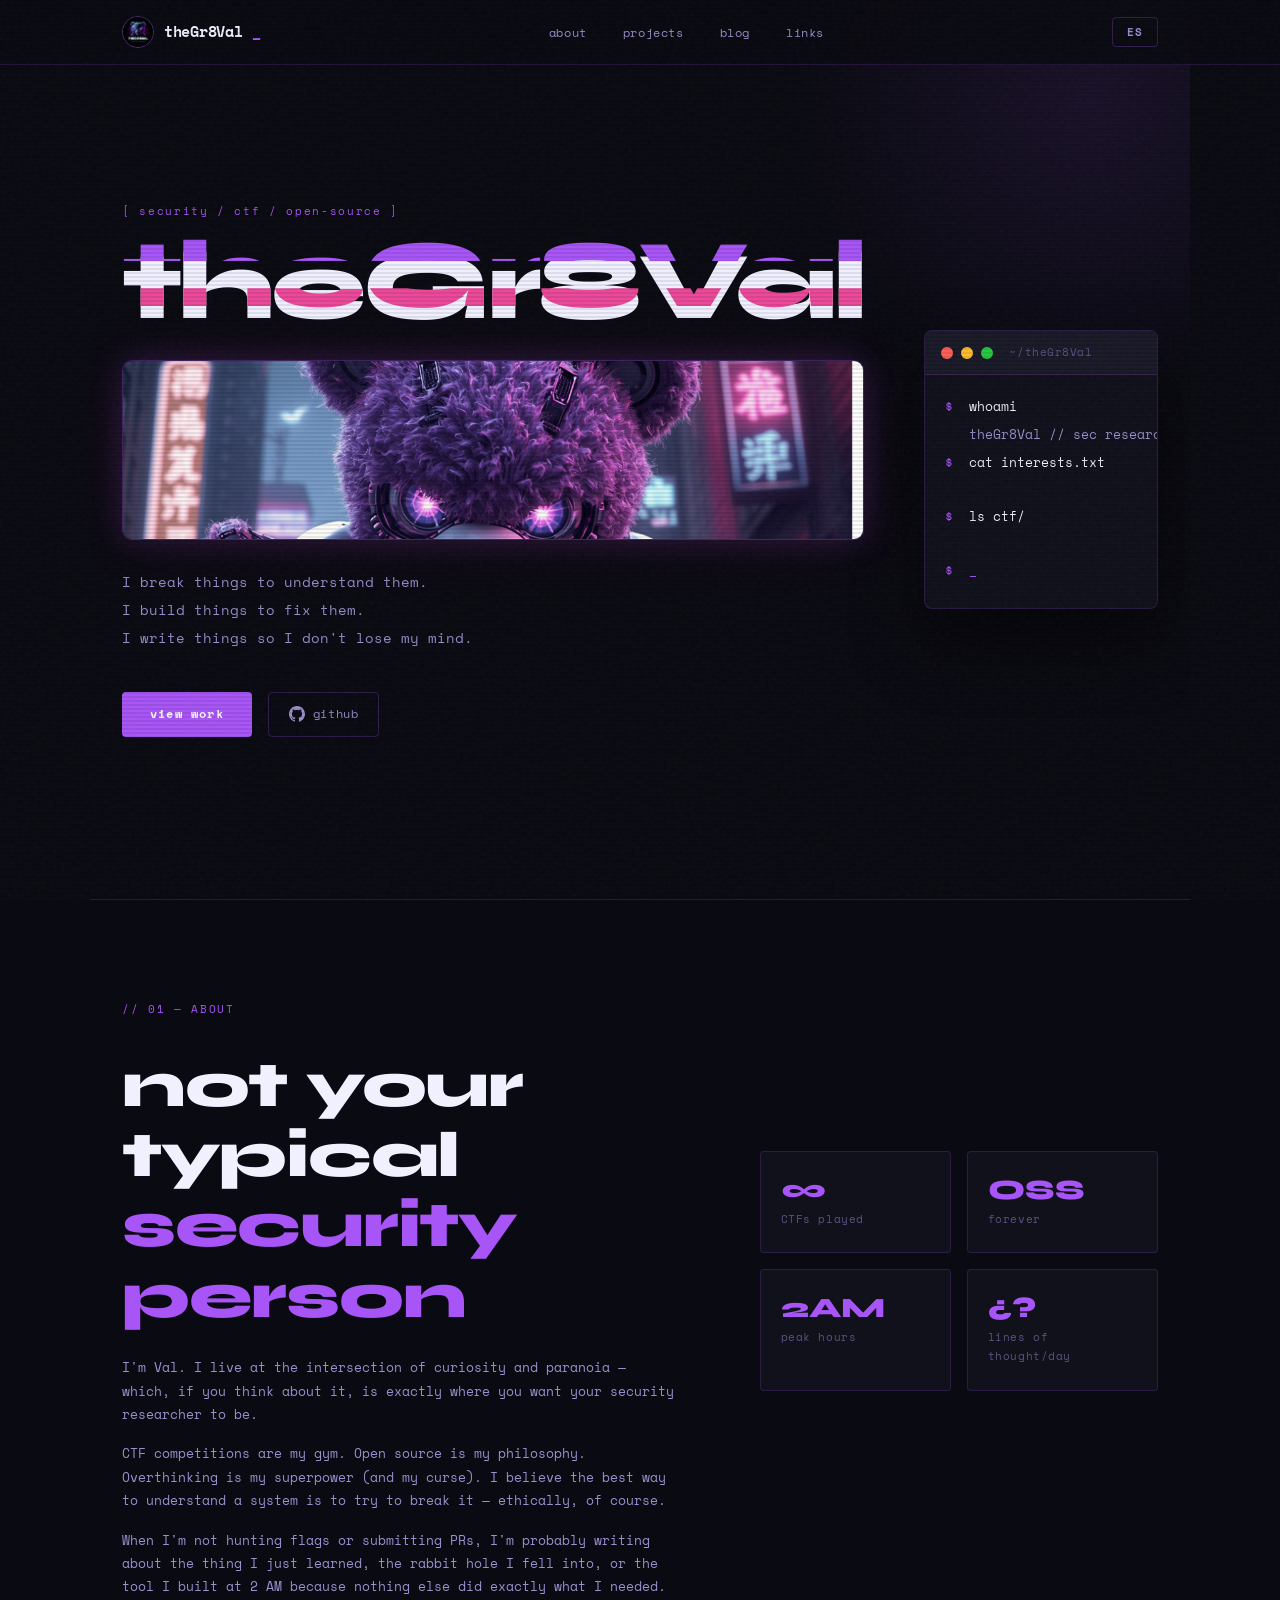
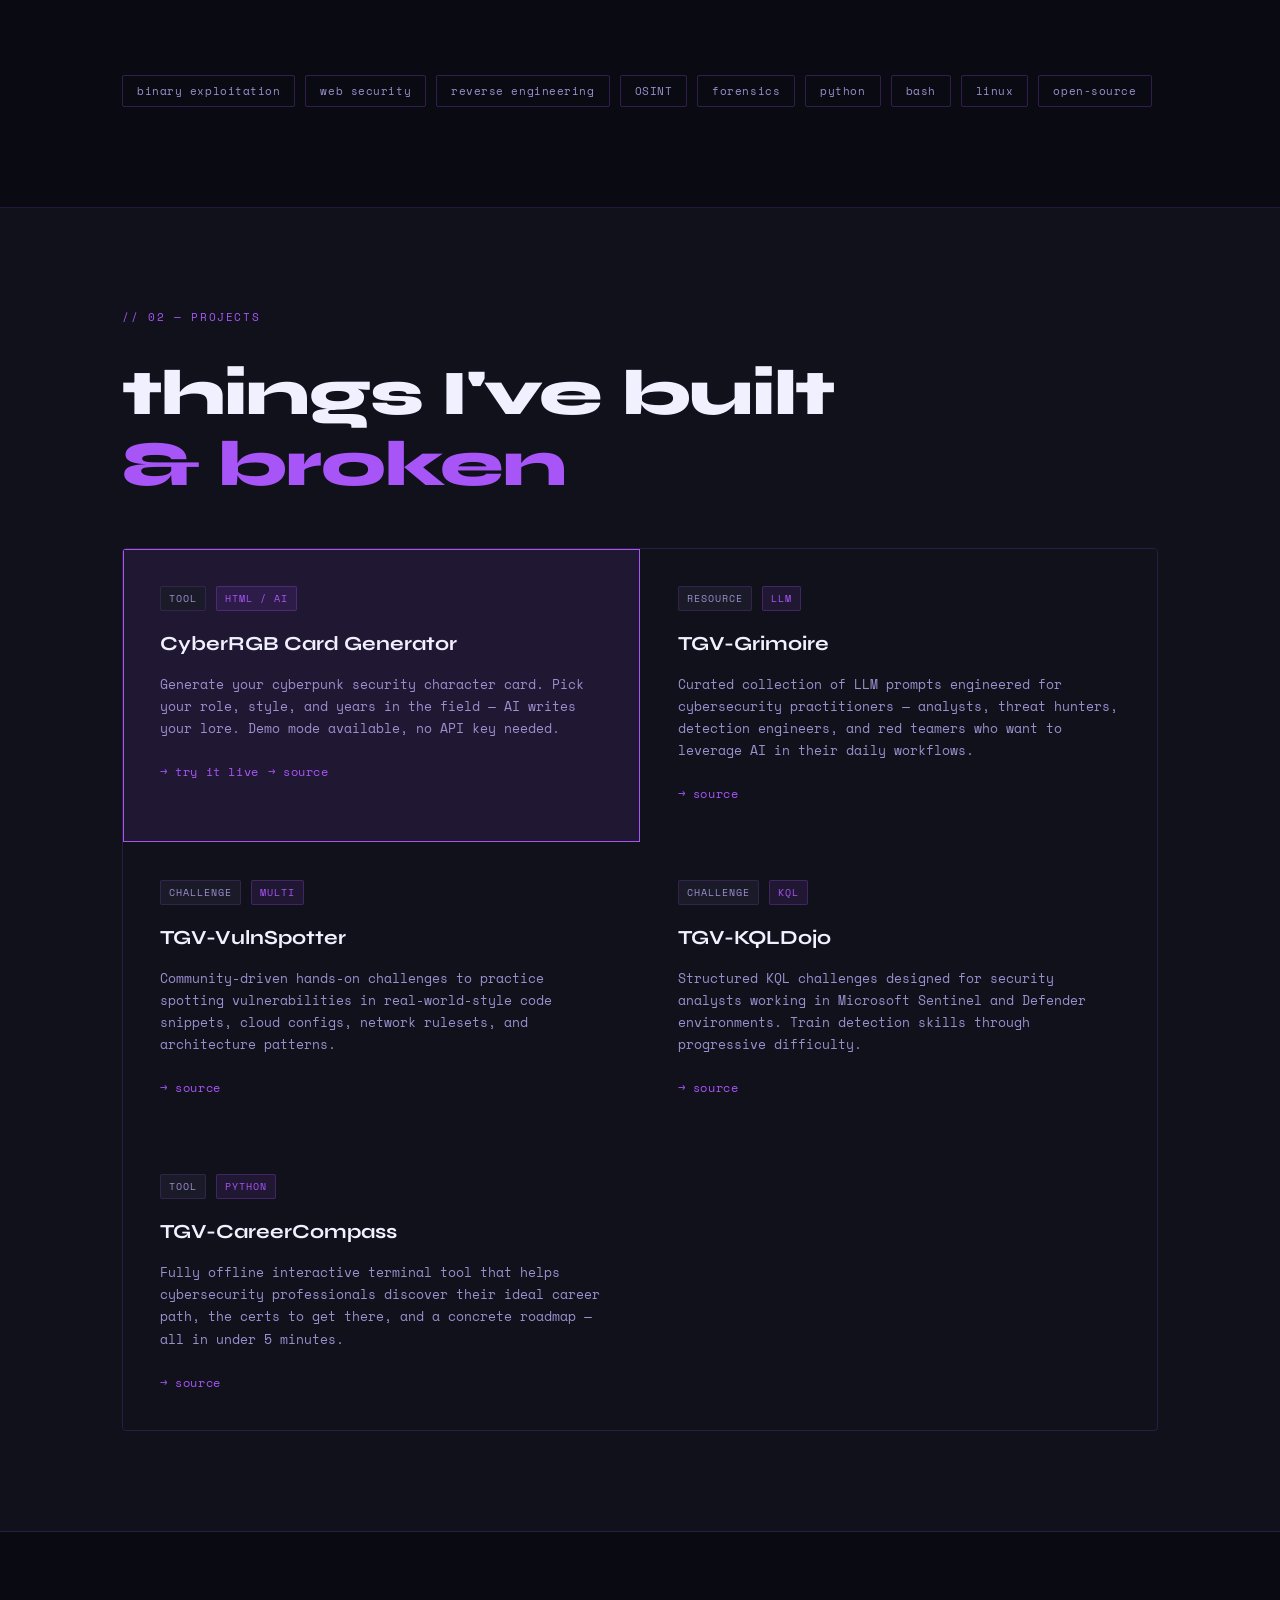
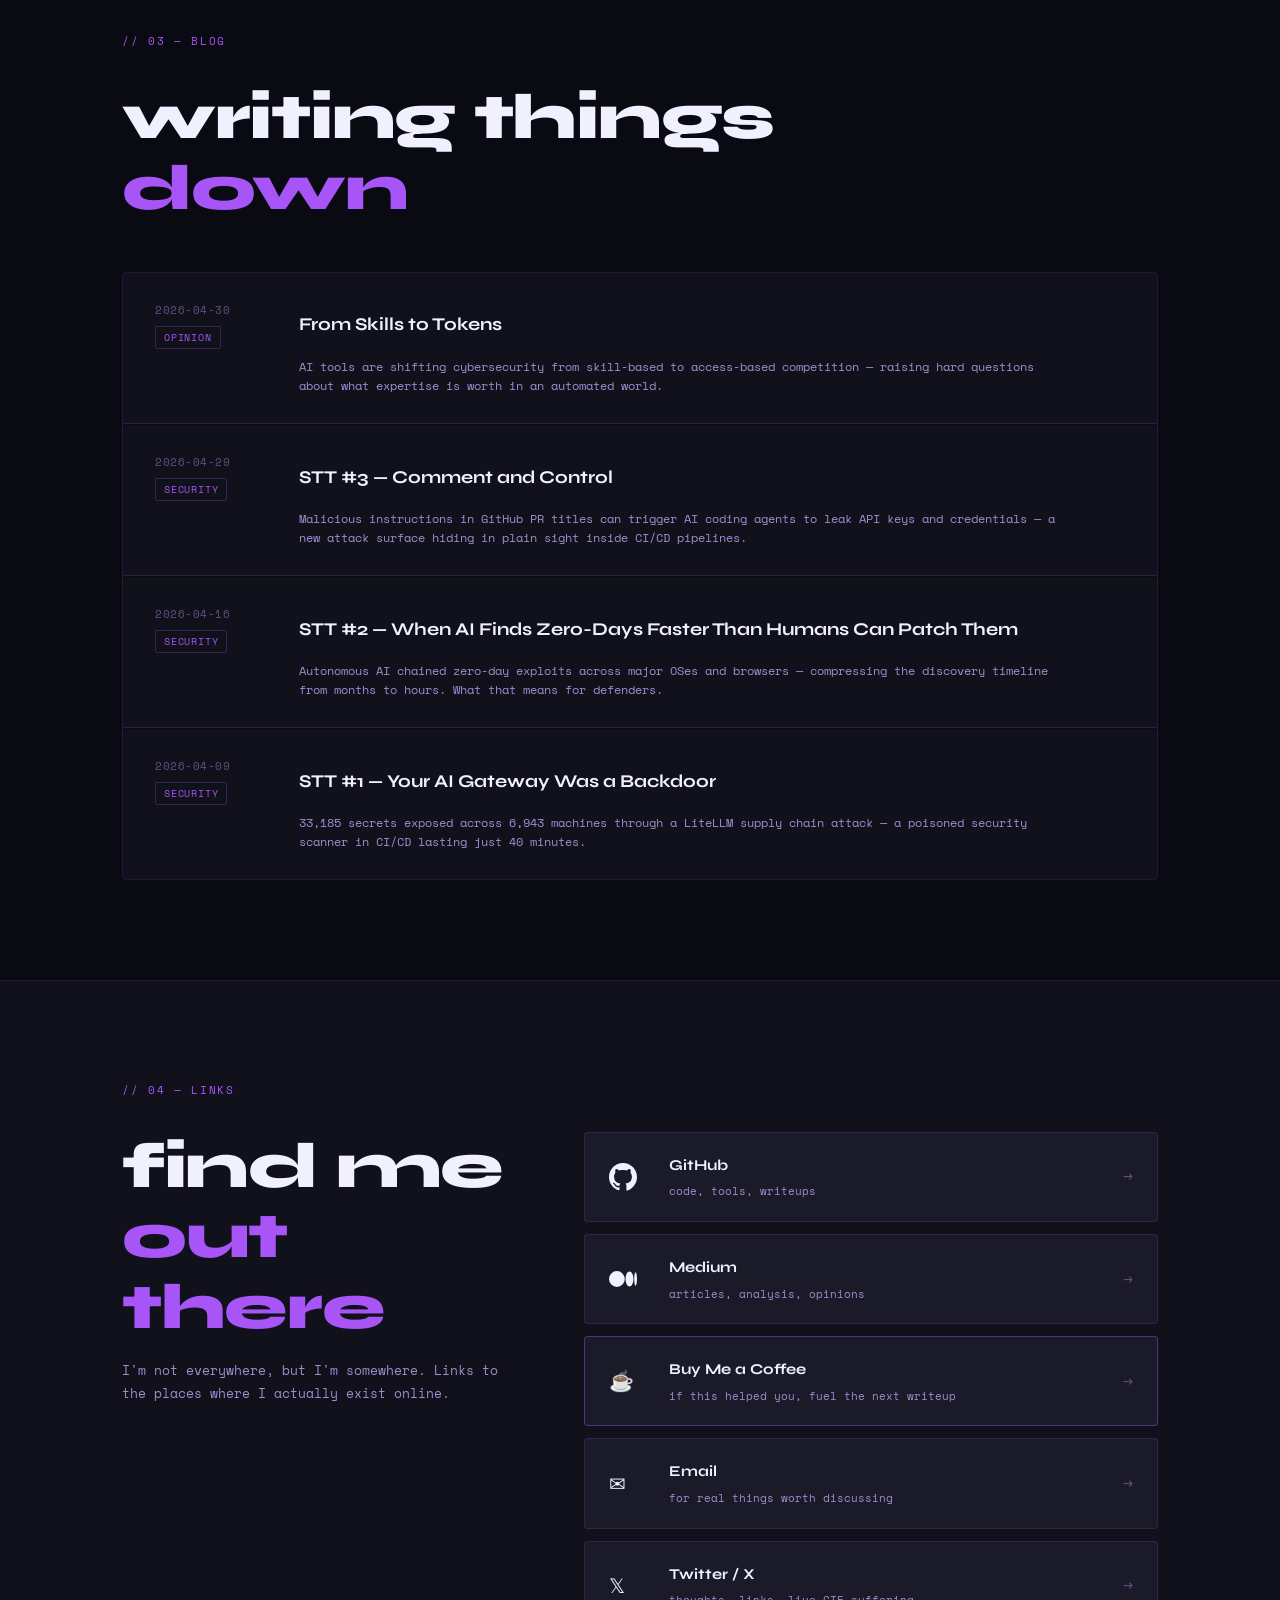
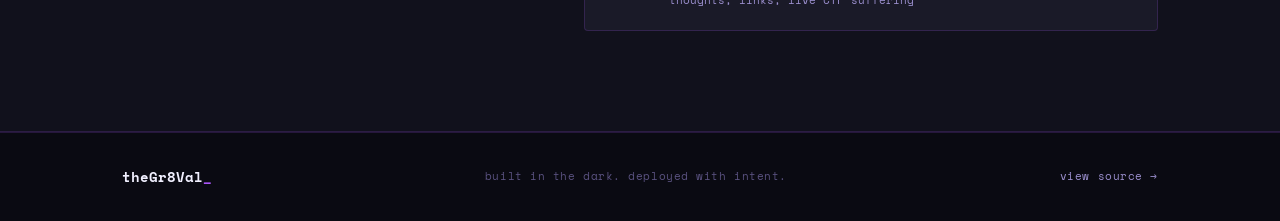
==== index.html @ fc9eaf15 "fix: move bear below hero title in left column" ====
<!DOCTYPE html>
<html lang="en">
<head>
  <meta charset="UTF-8" />
  <meta name="viewport" content="width=device-width, initial-scale=1.0" />
  <title>theGr8Val — security, code, overthinking</title>
  <meta name="description" content="theGr8Val — CTF player, security researcher, open-source advocate, professional overthinker." />
  <link rel="preconnect" href="https://fonts.googleapis.com" />
  <link href="https://fonts.googleapis.com/css2?family=Space+Mono:ital,wght@0,400;0,700;1,400&family=Syne:wght@400;700;800&display=swap" rel="stylesheet" />
  <link rel="stylesheet" href="css/style.css" />
</head>
<body>
  <div class="noise"></div>
  <div class="scanline"></div>

  <!-- NAV -->
  <nav id="nav">
    <div class="nav-inner">
      <a class="nav-logo" href="#">
        <img src="images/logo.png" alt="theGr8Val" class="nav-logo-img" />
        theGr8Val<span class="cursor-blink">_</span>
      </a>
      <ul class="nav-links">
        <li><a href="#about" data-i18n="nav.about">about</a></li>
        <li><a href="#projects" data-i18n="nav.projects">projects</a></li>
        <li><a href="#blog" data-i18n="nav.blog">blog</a></li>
        <li><a href="#links" data-i18n="nav.links">links</a></li>
      </ul>
      <button class="lang-toggle" id="lang-toggle">ES</button>
    </div>
  </nav>

  <!-- HERO -->
  <section id="hero">
    <div class="hero-content">
      <div class="hero-tag" data-i18n="hero.tag">[ security / ctf / open-source ]</div>
      <h1 class="hero-title">
        <span class="glitch" data-text="theGr8Val">theGr8Val</span>
      </h1>
      <img src="images/bear.png" alt="theGr8Val — cyber bear mascot" class="hero-bear" />
      <p class="hero-sub" data-i18n="hero.sub">I break things to understand them.<br>I build things to fix them.<br>I write things so I don't lose my mind.</p>
      <div class="hero-cta">
        <a href="#projects" class="btn-primary" data-i18n="hero.cta.work">view work</a>
        <a href="https://github.com/theGr8Val" target="_blank" class="btn-ghost">
          <svg viewBox="0 0 24 24" width="16" height="16" fill="currentColor"><path d="M12 0C5.37 0 0 5.37 0 12c0 5.3 3.438 9.8 8.205 11.385.6.113.82-.258.82-.577 0-.285-.01-1.04-.015-2.04-3.338.724-4.042-1.61-4.042-1.61C4.422 18.07 3.633 17.7 3.633 17.7c-1.087-.744.084-.729.084-.729 1.205.084 1.838 1.236 1.838 1.236 1.07 1.835 2.809 1.305 3.495.998.108-.776.417-1.305.76-1.605-2.665-.3-5.466-1.332-5.466-5.93 0-1.31.465-2.38 1.235-3.22-.135-.303-.54-1.523.105-3.176 0 0 1.005-.322 3.3 1.23.96-.267 1.98-.399 3-.405 1.02.006 2.04.138 3 .405 2.28-1.552 3.285-1.23 3.285-1.23.645 1.653.24 2.873.12 3.176.765.84 1.23 1.91 1.23 3.22 0 4.61-2.805 5.625-5.475 5.92.42.36.81 1.096.81 2.22 0 1.606-.015 2.896-.015 3.286 0 .315.21.69.825.57C20.565 21.795 24 17.295 24 12c0-6.63-5.37-12-12-12"/></svg>
          github
        </a>
      </div>
    </div>
    <div class="hero-terminal">
        <div class="terminal-header">
          <span class="dot red"></span><span class="dot yellow"></span><span class="dot green"></span>
          <span class="terminal-title">~/theGr8Val</span>
        </div>
        <div class="terminal-body" id="terminal-body">
          <div class="term-line"><span class="prompt">$</span> <span class="cmd">whoami</span></div>
          <div class="term-line output" id="t1"></div>
          <div class="term-line"><span class="prompt">$</span> <span class="cmd">cat interests.txt</span></div>
          <div class="term-line output" id="t2"></div>
          <div class="term-line"><span class="prompt">$</span> <span class="cmd">ls ctf/</span></div>
          <div class="term-line output" id="t3"></div>
          <div class="term-line"><span class="prompt">$</span> <span class="cmd" id="t4-cmd"></span><span class="cursor-blink">_</span></div>
        </div>
      </div>
    </div>
  </section>

  <!-- ABOUT -->

  <section id="about">
    <div class="section-inner">
      <div class="section-label" data-i18n="about.label">// 01 — about</div>
      <div class="about-grid">
        <div class="about-text">
          <h2 data-i18n="about.title">not your typical<br><em>security person</em></h2>
          <p data-i18n="about.p1">I'm Val. I live at the intersection of curiosity and paranoia — which, if you think about it, is exactly where you want your security researcher to be.</p>
          <p data-i18n="about.p2">CTF competitions are my gym. Open source is my philosophy. Overthinking is my superpower (and my curse). I believe the best way to understand a system is to try to break it — ethically, of course.</p>
          <p data-i18n="about.p3">When I'm not hunting flags or submitting PRs, I'm probably writing about the thing I just learned, the rabbit hole I fell into, or the tool I built at 2 AM because nothing else did exactly what I needed.</p>
        </div>
        <div class="about-stats">
          <div class="stat-card">
            <span class="stat-num">∞</span>
            <span class="stat-label" data-i18n="about.stat1">CTFs played</span>
          </div>
          <div class="stat-card">
            <span class="stat-num">OSS</span>
            <span class="stat-label" data-i18n="about.stat2">forever</span>
          </div>
          <div class="stat-card">
            <span class="stat-num">2AM</span>
            <span class="stat-label" data-i18n="about.stat3">peak hours</span>
          </div>
          <div class="stat-card">
            <span class="stat-num">¿?</span>
            <span class="stat-label" data-i18n="about.stat4">lines of thought/day</span>
          </div>
        </div>
      </div>
      <div class="skills-row">
        <span class="skill-tag">binary exploitation</span>
        <span class="skill-tag">web security</span>
        <span class="skill-tag">reverse engineering</span>
        <span class="skill-tag">OSINT</span>
        <span class="skill-tag">forensics</span>
        <span class="skill-tag">python</span>
        <span class="skill-tag">bash</span>
        <span class="skill-tag">linux</span>
        <span class="skill-tag">open-source</span>
      </div>
    </div>
  </section>

  <!-- PROJECTS -->
  <section id="projects">
    <div class="section-inner">
      <div class="section-label" data-i18n="projects.label">// 02 — projects</div>
      <h2 data-i18n="projects.title">things I've built<br><em>& broken</em></h2>
      <div class="projects-grid">

        <article class="project-card featured">
          <div class="project-meta">
            <span class="project-type" data-i18n="tag.tool">tool</span>
            <span class="project-lang">HTML / AI</span>
          </div>
          <h3>CyberRGB Card Generator</h3>
          <p data-i18n="proj.cyberrgb">Generate your cyberpunk security character card. Pick your role, style, and years in the field — AI writes your lore. Demo mode available, no API key needed.</p>
          <div class="project-links">
            <a href="cyberrgbcard/" data-i18n="proj.link.try">→ try it live</a>
            <a href="https://github.com/TheGr8Val/TGV-CyberRGBCard" target="_blank" data-i18n="proj.link.source">→ source</a>
          </div>
        </article>

        <article class="project-card">
          <div class="project-meta">
            <span class="project-type" data-i18n="tag.resource">resource</span>
            <span class="project-lang">LLM</span>
          </div>
          <h3>TGV-Grimoire</h3>
          <p data-i18n="proj.grimoire">Curated collection of LLM prompts engineered for cybersecurity practitioners — analysts, threat hunters, detection engineers, and red teamers who want to leverage AI in their daily workflows.</p>
          <div class="project-links">
            <a href="https://github.com/TheGr8Val/TGV-Grimoire" target="_blank" data-i18n="proj.link.source">→ source</a>
          </div>
        </article>

        <article class="project-card">
          <div class="project-meta">
            <span class="project-type" data-i18n="tag.challenge">challenge</span>
            <span class="project-lang">multi</span>
          </div>
          <h3>TGV-VulnSpotter</h3>
          <p data-i18n="proj.vulnspotter">Community-driven hands-on challenges to practice spotting vulnerabilities in real-world-style code snippets, cloud configs, network rulesets, and architecture patterns.</p>
          <div class="project-links">
            <a href="https://github.com/TheGr8Val/TGV-VulnSpotter" target="_blank" data-i18n="proj.link.source">→ source</a>
          </div>
        </article>

        <article class="project-card">
          <div class="project-meta">
            <span class="project-type" data-i18n="tag.challenge">challenge</span>
            <span class="project-lang">KQL</span>
          </div>
          <h3>TGV-KQLDojo</h3>
          <p data-i18n="proj.kqldojo">Structured KQL challenges designed for security analysts working in Microsoft Sentinel and Defender environments. Train detection skills through progressive difficulty.</p>
          <div class="project-links">
            <a href="https://github.com/TheGr8Val/TGV-KQLDojo" target="_blank" data-i18n="proj.link.source">→ source</a>
          </div>
        </article>

        <article class="project-card">
          <div class="project-meta">
            <span class="project-type" data-i18n="tag.tool">tool</span>
            <span class="project-lang">python</span>
          </div>
          <h3>TGV-CareerCompass</h3>
          <p data-i18n="proj.careercompass">Fully offline interactive terminal tool that helps cybersecurity professionals discover their ideal career path, the certs to get there, and a concrete roadmap — all in under 5 minutes.</p>
          <div class="project-links">
            <a href="https://github.com/TheGr8Val/TGV-CareerCompas" target="_blank" data-i18n="proj.link.source">→ source</a>
          </div>
        </article>

      </div>
    </div>
  </section>

  <!-- BLOG -->
  <section id="blog">
    <div class="section-inner">
      <div class="section-label" data-i18n="blog.label">// 03 — blog</div>
      <h2 data-i18n="blog.title">writing things<br><em>down</em></h2>
      <div class="blog-list">

        <a href="https://medium.com/@thegr8v4l/from-skills-to-tokens-392e817b180d" target="_blank" class="blog-card">
          <div class="blog-card-meta">
            <span class="blog-date">2026-04-30</span>
            <span class="blog-tag" data-i18n="blog.tag.opinion">opinion</span>
          </div>
          <h3 class="blog-title">From Skills to Tokens</h3>
          <p class="blog-excerpt" data-i18n="blog.post1">AI tools are shifting cybersecurity from skill-based to access-based competition — raising hard questions about what expertise is worth in an automated world.</p>
          <span class="blog-read" data-i18n="blog.read">read →</span>
        </a>

        <a href="https://medium.com/@thegr8v4l/%EF%B8%8F-stt-3-comment-and-control-1f3fb1b52fd1" target="_blank" class="blog-card">
          <div class="blog-card-meta">
            <span class="blog-date">2026-04-29</span>
            <span class="blog-tag" data-i18n="blog.tag.security">security</span>
          </div>
          <h3 class="blog-title">STT #3 — Comment and Control</h3>
          <p class="blog-excerpt" data-i18n="blog.post2">Malicious instructions in GitHub PR titles can trigger AI coding agents to leak API keys and credentials — a new attack surface hiding in plain sight inside CI/CD pipelines.</p>
          <span class="blog-read" data-i18n="blog.read">read →</span>
        </a>

        <a href="https://medium.com/@thegr8v4l/%EF%B8%8F-stt-2-when-ai-finds-zero-days-faster-than-humans-can-patch-them-ee19c0b2271c" target="_blank" class="blog-card">
          <div class="blog-card-meta">
            <span class="blog-date">2026-04-16</span>
            <span class="blog-tag" data-i18n="blog.tag.security">security</span>
          </div>
          <h3 class="blog-title">STT #2 — When AI Finds Zero-Days Faster Than Humans Can Patch Them</h3>
          <p class="blog-excerpt" data-i18n="blog.post3">Autonomous AI chained zero-day exploits across major OSes and browsers — compressing the discovery timeline from months to hours. What that means for defenders.</p>
          <span class="blog-read" data-i18n="blog.read">read →</span>
        </a>

        <a href="https://medium.com/@thegr8v4l/%EF%B8%8Fstt-1-your-ai-gateway-was-a-backdoor-3dd15efc3a1b" target="_blank" class="blog-card">
          <div class="blog-card-meta">
            <span class="blog-date">2026-04-09</span>
            <span class="blog-tag" data-i18n="blog.tag.security">security</span>
          </div>
          <h3 class="blog-title">STT #1 — Your AI Gateway Was a Backdoor</h3>
          <p class="blog-excerpt" data-i18n="blog.post4">33,185 secrets exposed across 6,943 machines through a LiteLLM supply chain attack — a poisoned security scanner in CI/CD lasting just 40 minutes.</p>
          <span class="blog-read" data-i18n="blog.read">read →</span>
        </a>

      </div>
    </div>
  </section>

  <!-- LINKS -->
  <section id="links">
    <div class="section-inner">
      <div class="section-label" data-i18n="links.label">// 04 — links</div>
      <div class="links-layout">
        <div class="links-copy">
          <h2 data-i18n="links.title">find me<br><em>out there</em></h2>
          <p data-i18n="links.sub">I'm not everywhere, but I'm somewhere. Links to the places where I actually exist online.</p>
        </div>
        <div class="links-grid">
          <a href="https://github.com/theGr8Val" target="_blank" class="link-card">
            <div class="link-icon">
              <svg viewBox="0 0 24 24" width="28" height="28" fill="currentColor"><path d="M12 0C5.37 0 0 5.37 0 12c0 5.3 3.438 9.8 8.205 11.385.6.113.82-.258.82-.577 0-.285-.01-1.04-.015-2.04-3.338.724-4.042-1.61-4.042-1.61C4.422 18.07 3.633 17.7 3.633 17.7c-1.087-.744.084-.729.084-.729 1.205.084 1.838 1.236 1.838 1.236 1.07 1.835 2.809 1.305 3.495.998.108-.776.417-1.305.76-1.605-2.665-.3-5.466-1.332-5.466-5.93 0-1.31.465-2.38 1.235-3.22-.135-.303-.54-1.523.105-3.176 0 0 1.005-.322 3.3 1.23.96-.267 1.98-.399 3-.405 1.02.006 2.04.138 3 .405 2.28-1.552 3.285-1.23 3.285-1.23.645 1.653.24 2.873.12 3.176.765.84 1.23 1.91 1.23 3.22 0 4.61-2.805 5.625-5.475 5.92.42.36.81 1.096.81 2.22 0 1.606-.015 2.896-.015 3.286 0 .315.21.69.825.57C20.565 21.795 24 17.295 24 12c0-6.63-5.37-12-12-12"/></svg>
            </div>
            <div class="link-info">
              <span class="link-name">GitHub</span>
              <span class="link-desc" data-i18n="link.github">code, tools, writeups</span>
            </div>
            <span class="link-arrow">→</span>
          </a>

          <a href="https://medium.com/@thegr8v4l" target="_blank" class="link-card">
            <div class="link-icon">
              <svg viewBox="0 0 24 24" width="28" height="28" fill="currentColor"><path d="M13.54 12a6.8 6.8 0 01-6.77 6.82A6.8 6.8 0 010 12a6.8 6.8 0 016.77-6.82A6.8 6.8 0 0113.54 12zM20.96 12c0 3.54-1.51 6.42-3.38 6.42-1.87 0-3.39-2.88-3.39-6.42s1.52-6.42 3.39-6.42 3.38 2.88 3.38 6.42M24 12c0 3.17-.53 5.75-1.19 5.75-.66 0-1.19-2.58-1.19-5.75s.53-5.75 1.19-5.75C23.47 6.25 24 8.83 24 12z"/></svg>
            </div>
            <div class="link-info">
              <span class="link-name">Medium</span>
              <span class="link-desc" data-i18n="link.medium">articles, analysis, opinions</span>
            </div>
            <span class="link-arrow">→</span>
          </a>

          <a href="https://buymeacoffee.com/thegr8val" target="_blank" class="link-card highlight">
            <div class="link-icon">☕</div>
            <div class="link-info">
              <span class="link-name">Buy Me a Coffee</span>
              <span class="link-desc" data-i18n="link.coffee">if this helped you, fuel the next writeup</span>
            </div>
            <span class="link-arrow">→</span>
          </a>

          <a href="mailto:Thegr8Val@proton.me" class="link-card">
            <div class="link-icon">✉</div>
            <div class="link-info">
              <span class="link-name">Email</span>
              <span class="link-desc" data-i18n="link.email">for real things worth discussing</span>
            </div>
            <span class="link-arrow">→</span>
          </a>

          <a href="https://x.com/TheGr8V4l" target="_blank" class="link-card">
            <div class="link-icon">𝕏</div>
            <div class="link-info">
              <span class="link-name">Twitter / X</span>
              <span class="link-desc" data-i18n="link.twitter">thoughts, links, live CTF suffering</span>
            </div>
            <span class="link-arrow">→</span>
          </a>
        </div>
      </div>
    </div>
  </section>

  <!-- FOOTER -->
  <footer>
    <div class="footer-inner">
      <span class="footer-brand">theGr8Val<span class="cursor-blink">_</span></span>
      <span class="footer-copy" data-i18n="footer.copy">built in the dark. deployed with intent.</span>
      <a href="https://github.com/theGr8Val/theGr8Val.github.io" target="_blank" class="footer-src" data-i18n="footer.src">view source →</a>
    </div>
  </footer>

  <script src="js/main.js"></script>
</body>
</html>
---- css/style.css ----
/* ===================================
   theGr8Val — Personal Site
   Dark, minimal, personal voice
   =================================== */

:root {
  --bg:        #0A0A12;
  --bg-2:      #11111C;
  --bg-3:      #1A1A28;
  --border:    rgba(168,85,247,0.18);
  --border-2:  rgba(168,85,247,0.26);
  --text:      #F1F0FF;
  --text-dim:  #9B8FCE;
  --text-dimmer: #5A5280;
  --accent:    #A855F7;
  --accent-2:  #7C3AED;
  --accent-dim: rgba(168,85,247,0.10);
  --accent-glow: rgba(168,85,247,0.20);
  --pink:      #EC4899;
  --red:       #ff4444;
  --yellow:    #ffcc00;
  --font-mono: 'Space Mono', 'Courier New', monospace;
  --font-sans: 'Syne', sans-serif;
  --radius:    4px;
}

*, *::before, *::after {
  box-sizing: border-box;
  margin: 0;
  padding: 0;
}

html {
  scroll-behavior: smooth;
  scroll-padding-top: 80px;
}

body {
  background: var(--bg);
  color: var(--text);
  font-family: var(--font-mono);
  font-size: 14px;
  line-height: 1.7;
  overflow-x: hidden;
}

/* ── Texture overlays ── */
.noise {
  position: fixed;
  inset: 0;
  pointer-events: none;
  z-index: 1000;
  opacity: 0.03;
  background-image: url("data:image/svg+xml,%3Csvg viewBox='0 0 256 256' xmlns='http://www.w3.org/2000/svg'%3E%3Cfilter id='n'%3E%3CfeTurbulence type='fractalNoise' baseFrequency='0.9' numOctaves='4' stitchTiles='stitch'/%3E%3C/filter%3E%3Crect width='100%25' height='100%25' filter='url(%23n)'/%3E%3C/svg%3E");
}

.scanline {
  position: fixed;
  inset: 0;
  pointer-events: none;
  z-index: 999;
  background: repeating-linear-gradient(
    0deg,
    transparent,
    transparent 2px,
    rgba(0,0,0,0.08) 2px,
    rgba(0,0,0,0.08) 4px
  );
}

/* ── Cursor blink ── */
.cursor-blink {
  animation: blink 1.1s step-end infinite;
  color: var(--accent);
}
@keyframes blink {
  50% { opacity: 0; }
}

/* ── Links ── */
a {
  color: inherit;
  text-decoration: none;
}

/* ── Section shared ── */
section {
  padding: 100px 0;
}

.section-inner {
  max-width: 1100px;
  margin: 0 auto;
  padding: 0 32px;
}

.section-label {
  font-family: var(--font-mono);
  font-size: 11px;
  color: var(--accent);
  letter-spacing: 0.15em;
  text-transform: uppercase;
  margin-bottom: 32px;
}

section h2 {
  font-family: var(--font-sans);
  font-size: clamp(36px, 5vw, 64px);
  font-weight: 800;
  line-height: 1.1;
  letter-spacing: -0.02em;
  margin-bottom: 48px;
  color: var(--text);
}

section h2 em {
  font-style: normal;
  color: var(--accent);
}

/* ============================
   NAV
   ============================ */
#nav {
  position: fixed;
  top: 0;
  left: 0;
  right: 0;
  z-index: 900;
  background: rgba(10, 10, 18, 0.92);
  backdrop-filter: blur(12px);
  border-bottom: 1px solid var(--border);
}

.nav-inner {
  max-width: 1100px;
  margin: 0 auto;
  padding: 0 32px;
  height: 64px;
  display: flex;
  align-items: center;
  justify-content: space-between;
}

.nav-logo {
  font-family: var(--font-mono);
  font-weight: 700;
  font-size: 15px;
  color: var(--text);
  letter-spacing: -0.02em;
  display: flex;
  align-items: center;
  gap: 10px;
  text-decoration: none;
}

.nav-logo-img {
  width: 32px;
  height: 32px;
  border-radius: 50%;
  object-fit: cover;
  border: 1px solid rgba(168,85,247,0.45);
  flex-shrink: 0;
}

.lang-toggle {
  font-family: var(--font-mono);
  font-size: 11px;
  font-weight: 700;
  letter-spacing: 0.1em;
  padding: 6px 14px;
  background: transparent;
  color: var(--text-dim);
  border: 1px solid var(--border-2);
  border-radius: var(--radius);
  cursor: pointer;
  transition: all 0.2s;
  flex-shrink: 0;
}

.lang-toggle:hover {
  border-color: var(--accent);
  color: var(--accent);
}

.nav-links {
  display: flex;
  gap: 36px;
  list-style: none;
}

.nav-links a {
  font-family: var(--font-mono);
  font-size: 12px;
  color: var(--text-dim);
  letter-spacing: 0.05em;
  transition: color 0.2s;
  position: relative;
}

.nav-links a::after {
  content: '';
  position: absolute;
  bottom: -2px;
  left: 0;
  width: 0;
  height: 1px;
  background: var(--accent);
  transition: width 0.2s;
}

.nav-links a:hover {
  color: var(--accent);
}
.nav-links a:hover::after {
  width: 100%;
}

/* ============================
   HERO
   ============================ */
#hero {
  min-height: 100vh;
  padding: 100px 0 60px;
  display: flex;
  align-items: center;
  border-bottom: 1px solid var(--border);
  position: relative;
  overflow: hidden;
}

#hero::before {
  content: '';
  position: absolute;
  top: -200px;
  right: -200px;
  width: 600px;
  height: 600px;
  background: radial-gradient(circle, rgba(168,85,247,0.10) 0%, transparent 70%);
  pointer-events: none;
}

/* Layout: content | terminal */
#hero {
  display: grid;
  grid-template-columns: 1fr 1fr;
  gap: 60px;
  max-width: 1100px;
  margin: 0 auto;
  padding-left: 32px;
  padding-right: 32px;
  min-height: 100vh;
  align-items: center;
}

.hero-content {
  position: relative;
  z-index: 1;
}

.hero-tag {
  font-family: var(--font-mono);
  font-size: 11px;
  color: var(--accent);
  letter-spacing: 0.15em;
  margin-bottom: 20px;
}

.hero-title {
  font-family: var(--font-sans);
  font-size: clamp(56px, 8vw, 96px);
  font-weight: 800;
  letter-spacing: -0.04em;
  line-height: 0.95;
  margin-bottom: 28px;
}

/* ── Glitch effect ── */
.glitch {
  position: relative;
  color: var(--text);
}

.glitch::before,
.glitch::after {
  content: attr(data-text);
  position: absolute;
  top: 0; left: 0;
  width: 100%;
  overflow: hidden;
}

.glitch::before {
  color: var(--accent);
  animation: glitch1 3.5s infinite;
  clip-path: polygon(0 0, 100% 0, 100% 35%, 0 35%);
}

.glitch::after {
  color: var(--pink);
  animation: glitch2 3.5s infinite;
  clip-path: polygon(0 65%, 100% 65%, 100% 100%, 0 100%);
}

@keyframes glitch1 {
  0%, 90%, 100% { transform: translate(0); opacity: 0; }
  91% { transform: translate(-3px, 1px); opacity: 1; }
  93% { transform: translate(3px, -1px); opacity: 1; }
  95% { transform: translate(0); opacity: 0; }
}

@keyframes glitch2 {
  0%, 90%, 100% { transform: translate(0); opacity: 0; }
  92% { transform: translate(3px, 2px); opacity: 1; }
  94% { transform: translate(-3px, -1px); opacity: 1; }
  96% { transform: translate(0); opacity: 0; }
}

.hero-sub {
  font-family: var(--font-mono);
  font-size: 14px;
  color: var(--text-dim);
  line-height: 2;
  margin-bottom: 40px;
}

.hero-cta {
  display: flex;
  gap: 16px;
  align-items: center;
  flex-wrap: wrap;
}

.btn-primary {
  font-family: var(--font-mono);
  font-size: 12px;
  font-weight: 700;
  letter-spacing: 0.1em;
  padding: 12px 28px;
  background: var(--accent);
  color: #fff;
  border-radius: var(--radius);
  transition: all 0.2s;
  text-transform: lowercase;
}

.btn-primary:hover {
  background: var(--accent-2);
  transform: translateY(-1px);
  box-shadow: 0 8px 24px rgba(168,85,247,0.35);
}

.btn-ghost {
  font-family: var(--font-mono);
  font-size: 12px;
  letter-spacing: 0.05em;
  padding: 11px 20px;
  border: 1px solid var(--border-2);
  color: var(--text-dim);
  border-radius: var(--radius);
  display: flex;
  align-items: center;
  gap: 8px;
  transition: all 0.2s;
}

.btn-ghost:hover {
  border-color: var(--accent);
  color: var(--accent);
}

/* ── Bear mascot — below hero title ── */
.hero-bear {
  width: 100%;
  height: 180px;
  object-fit: cover;
  object-position: center 18%;
  border-radius: 10px;
  border: 1px solid rgba(168,85,247,0.35);
  box-shadow: 0 0 32px rgba(168,85,247,0.18), 0 0 64px rgba(236,72,153,0.08);
  display: block;
  margin: 20px 0 28px;
}

/* ── Terminal ── */
.hero-terminal {
  align-self: center;
  position: relative;
  z-index: 1;
  background: var(--bg-2);
  border: 1px solid var(--border);
  border-radius: 8px;
  overflow: hidden;
  font-family: var(--font-mono);
  box-shadow: 0 32px 64px rgba(0, 0, 0, 0.5);
}

.terminal-header {
  background: var(--bg-3);
  border-bottom: 1px solid var(--border);
  padding: 12px 16px;
  display: flex;
  align-items: center;
  gap: 8px;
}

.dot {
  width: 12px;
  height: 12px;
  border-radius: 50%;
}
.dot.red    { background: #ff5f56; }
.dot.yellow { background: #ffbd2e; }
.dot.green  { background: #27c93f; }

.terminal-title {
  font-size: 11px;
  color: var(--text-dimmer);
  margin-left: 8px;
  letter-spacing: 0.05em;
}

.terminal-body {
  padding: 20px;
  font-size: 13px;
  min-height: 200px;
}

.term-line {
  margin-bottom: 6px;
  min-height: 20px;
}

.term-line .prompt {
  color: var(--accent);
  margin-right: 8px;
}

.term-line .cmd {
  color: var(--text);
}

.term-line.output {
  color: var(--text-dim);
  padding-left: 24px;
  white-space: pre;
}

/* ============================
   ABOUT
   ============================ */
#about {
  border-bottom: 1px solid var(--border);
  background: var(--bg);
}

.about-grid {
  display: grid;
  grid-template-columns: 1.4fr 1fr;
  gap: 80px;
  margin-bottom: 60px;
  align-items: start;
}

.about-text h2 {
  margin-bottom: 24px;
}

.about-text p {
  color: var(--text-dim);
  margin-bottom: 16px;
  line-height: 1.8;
  font-size: 13px;
}

.about-stats {
  display: grid;
  grid-template-columns: 1fr 1fr;
  gap: 16px;
  margin-top: 100px;
}

.stat-card {
  background: var(--bg-2);
  border: 1px solid var(--border);
  border-radius: var(--radius);
  padding: 24px 20px;
  display: flex;
  flex-direction: column;
  gap: 6px;
  transition: border-color 0.2s;
}

.stat-card:hover {
  border-color: var(--accent);
}

.stat-num {
  font-family: var(--font-sans);
  font-size: 28px;
  font-weight: 800;
  color: var(--accent);
  line-height: 1;
}

.stat-label {
  font-size: 11px;
  color: var(--text-dimmer);
  letter-spacing: 0.05em;
}

.skills-row {
  display: flex;
  flex-wrap: wrap;
  gap: 10px;
}

.skill-tag {
  font-family: var(--font-mono);
  font-size: 11px;
  color: var(--text-dim);
  border: 1px solid var(--border-2);
  padding: 6px 14px;
  border-radius: 2px;
  letter-spacing: 0.05em;
  transition: all 0.2s;
}

.skill-tag:hover {
  border-color: var(--accent);
  color: var(--accent);
  background: var(--accent-dim);
}

/* ============================
   PROJECTS
   ============================ */
#projects {
  border-bottom: 1px solid var(--border);
  background: var(--bg-2);
}

.projects-grid {
  display: grid;
  grid-template-columns: repeat(2, 1fr);
  gap: 1px;
  border: 1px solid var(--border);
  border-radius: var(--radius);
  overflow: hidden;
}

.project-card {
  background: var(--bg-2);
  padding: 36px;
  transition: background 0.2s;
  position: relative;
  border: 1px solid transparent;
}

.project-card:hover {
  background: var(--bg-3);
}

.project-card.featured {
  border-color: var(--accent);
  background: var(--accent-dim);
}

.project-card.featured:hover {
  background: rgba(168,85,247,0.12);
}

.project-meta {
  display: flex;
  gap: 10px;
  margin-bottom: 16px;
}

.project-type,
.project-lang {
  font-size: 10px;
  letter-spacing: 0.1em;
  text-transform: uppercase;
  padding: 3px 8px;
  border-radius: 2px;
}

.project-type {
  background: var(--bg-3);
  color: var(--text-dim);
  border: 1px solid var(--border);
}

.project-lang {
  background: var(--accent-dim);
  color: var(--accent);
  border: 1px solid rgba(168,85,247,0.25);
}

.project-card h3 {
  font-family: var(--font-sans);
  font-size: 20px;
  font-weight: 700;
  margin-bottom: 12px;
  color: var(--text);
}

.project-card p {
  font-size: 13px;
  color: var(--text-dim);
  line-height: 1.7;
  margin-bottom: 20px;
}

.project-card code {
  font-family: var(--font-mono);
  font-size: 11px;
  background: var(--bg-3);
  padding: 2px 6px;
  border-radius: 2px;
  color: var(--accent);
}

.project-links a {
  font-size: 12px;
  color: var(--accent);
  letter-spacing: 0.05em;
  transition: opacity 0.2s;
}

.project-links a:hover {
  opacity: 0.7;
}

/* ============================
   BLOG
   ============================ */
#blog {
  border-bottom: 1px solid var(--border);
}

.blog-list {
  display: flex;
  flex-direction: column;
  gap: 1px;
  border: 1px solid var(--border);
  border-radius: var(--radius);
  overflow: hidden;
}

.blog-card {
  display: grid;
  grid-template-columns: auto 1fr auto;
  grid-template-rows: auto auto;
  gap: 8px 24px;
  padding: 28px 32px;
  background: var(--bg-2);
  border-bottom: 1px solid var(--border);
  transition: background 0.2s;
  align-items: start;
}

.blog-card:last-child {
  border-bottom: none;
}

.blog-card:hover {
  background: var(--bg-3);
}

.blog-card-meta {
  grid-column: 1;
  grid-row: 1;
  display: flex;
  flex-direction: column;
  gap: 6px;
  min-width: 120px;
}

.blog-date {
  font-size: 11px;
  color: var(--text-dimmer);
  letter-spacing: 0.05em;
}

.blog-tag {
  font-size: 10px;
  color: var(--accent);
  border: 1px solid rgba(168,85,247,0.25);
  padding: 2px 8px;
  border-radius: 2px;
  width: fit-content;
  letter-spacing: 0.08em;
  text-transform: uppercase;
}

.blog-title {
  grid-column: 2;
  grid-row: 1;
  font-family: var(--font-sans);
  font-size: 18px;
  font-weight: 700;
  color: var(--text);
  align-self: center;
}

.blog-excerpt {
  grid-column: 2;
  grid-row: 2;
  font-size: 12px;
  color: var(--text-dim);
  line-height: 1.6;
}

.blog-read {
  grid-column: 3;
  grid-row: 1 / 3;
  font-size: 12px;
  color: var(--accent);
  align-self: center;
  white-space: nowrap;
  opacity: 0;
  transform: translateX(-8px);
  transition: all 0.2s;
}

.blog-card:hover .blog-read {
  opacity: 1;
  transform: translateX(0);
}

/* ============================
   LINKS
   ============================ */
#links {
  border-bottom: 1px solid var(--border);
  background: var(--bg-2);
}

.links-layout {
  display: grid;
  grid-template-columns: 1fr 1.5fr;
  gap: 80px;
  align-items: start;
}

.links-copy h2 {
  margin-bottom: 16px;
}

.links-copy p {
  font-size: 13px;
  color: var(--text-dim);
  line-height: 1.8;
}

.links-grid {
  display: grid;
  grid-template-columns: 1fr;
  gap: 12px;
}

.link-card {
  display: flex;
  align-items: center;
  gap: 20px;
  padding: 20px 24px;
  background: var(--bg-3);
  border: 1px solid var(--border);
  border-radius: var(--radius);
  transition: all 0.2s;
}

.link-card:hover {
  border-color: var(--accent);
  background: var(--accent-dim);
  transform: translateX(4px);
}

.link-card.highlight {
  border-color: rgba(168,85,247,0.40);
}

.link-icon {
  font-size: 20px;
  width: 40px;
  flex-shrink: 0;
  display: flex;
  align-items: center;
}

.link-info {
  flex: 1;
  display: flex;
  flex-direction: column;
  gap: 4px;
}

.link-name {
  font-family: var(--font-sans);
  font-weight: 700;
  font-size: 15px;
  color: var(--text);
}

.link-desc {
  font-size: 11px;
  color: var(--text-dim);
}

.link-arrow {
  color: var(--text-dimmer);
  font-size: 16px;
  transition: color 0.2s;
}

.link-card:hover .link-arrow {
  color: var(--accent);
}

/* ============================
   FOOTER
   ============================ */
footer {
  padding: 32px 0;
  border-top: 1px solid var(--border);
}

.footer-inner {
  max-width: 1100px;
  margin: 0 auto;
  padding: 0 32px;
  display: flex;
  align-items: center;
  justify-content: space-between;
  gap: 20px;
}

.footer-brand {
  font-family: var(--font-mono);
  font-weight: 700;
  font-size: 14px;
}

.footer-copy {
  font-size: 11px;
  color: var(--text-dimmer);
  letter-spacing: 0.05em;
}

.footer-src {
  font-size: 11px;
  color: var(--text-dim);
  letter-spacing: 0.05em;
  transition: color 0.2s;
}

.footer-src:hover {
  color: var(--accent);
}

/* ============================
   ANIMATIONS — Page load
   ============================ */
@keyframes fadeUp {
  from { opacity: 0; transform: translateY(20px); }
  to   { opacity: 1; transform: translateY(0); }
}

.hero-tag     { animation: fadeUp 0.6s ease both; animation-delay: 0.1s; }
.hero-title   { animation: fadeUp 0.6s ease both; animation-delay: 0.25s; }
.hero-sub     { animation: fadeUp 0.6s ease both; animation-delay: 0.4s; }
.hero-cta     { animation: fadeUp 0.6s ease both; animation-delay: 0.55s; }
.hero-terminal{ animation: fadeUp 0.8s ease both; animation-delay: 0.4s; }

/* ============================
   RESPONSIVE
   ============================ */
@media (max-width: 900px) {
  #hero {
    grid-template-columns: 1fr;
    min-height: auto;
    padding-top: 120px;
    padding-bottom: 60px;
  }

  .hero-bear {
    height: 140px;
  }

  .about-grid,
  .links-layout {
    grid-template-columns: 1fr;
    gap: 48px;
  }

  .about-stats { margin-top: 0; }

  .projects-grid { grid-template-columns: 1fr; }

  .blog-card {
    grid-template-columns: 1fr;
    grid-template-rows: auto;
  }
  .blog-card-meta { flex-direction: row; align-items: center; }
  .blog-title { grid-column: 1; grid-row: 2; }
  .blog-excerpt { grid-column: 1; grid-row: 3; }
  .blog-read { display: none; }

  .footer-inner { flex-direction: column; text-align: center; }

  .nav-links { gap: 20px; }
}

@media (max-width: 600px) {
  .section-inner { padding: 0 20px; }
  #hero { padding-left: 20px; padding-right: 20px; }
  .nav-inner { padding: 0 20px; }
  .nav-links { display: none; }
}
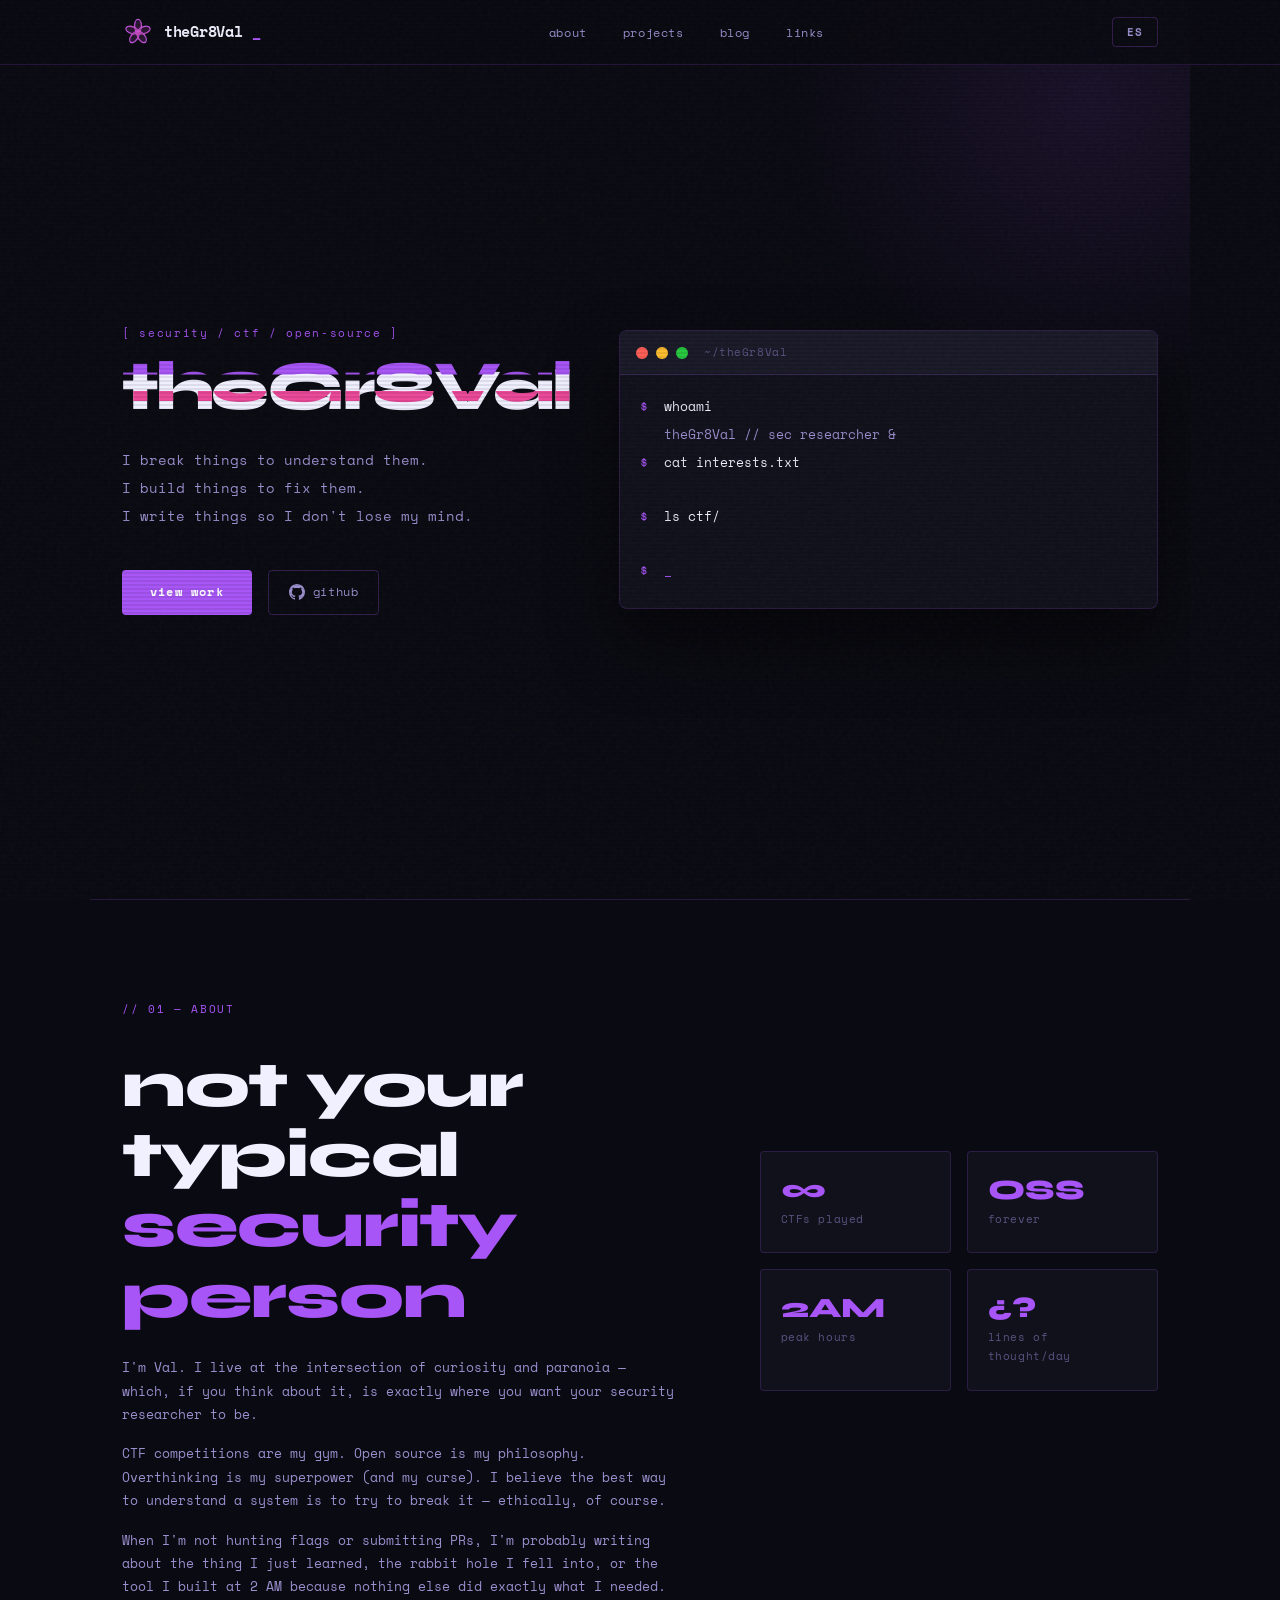
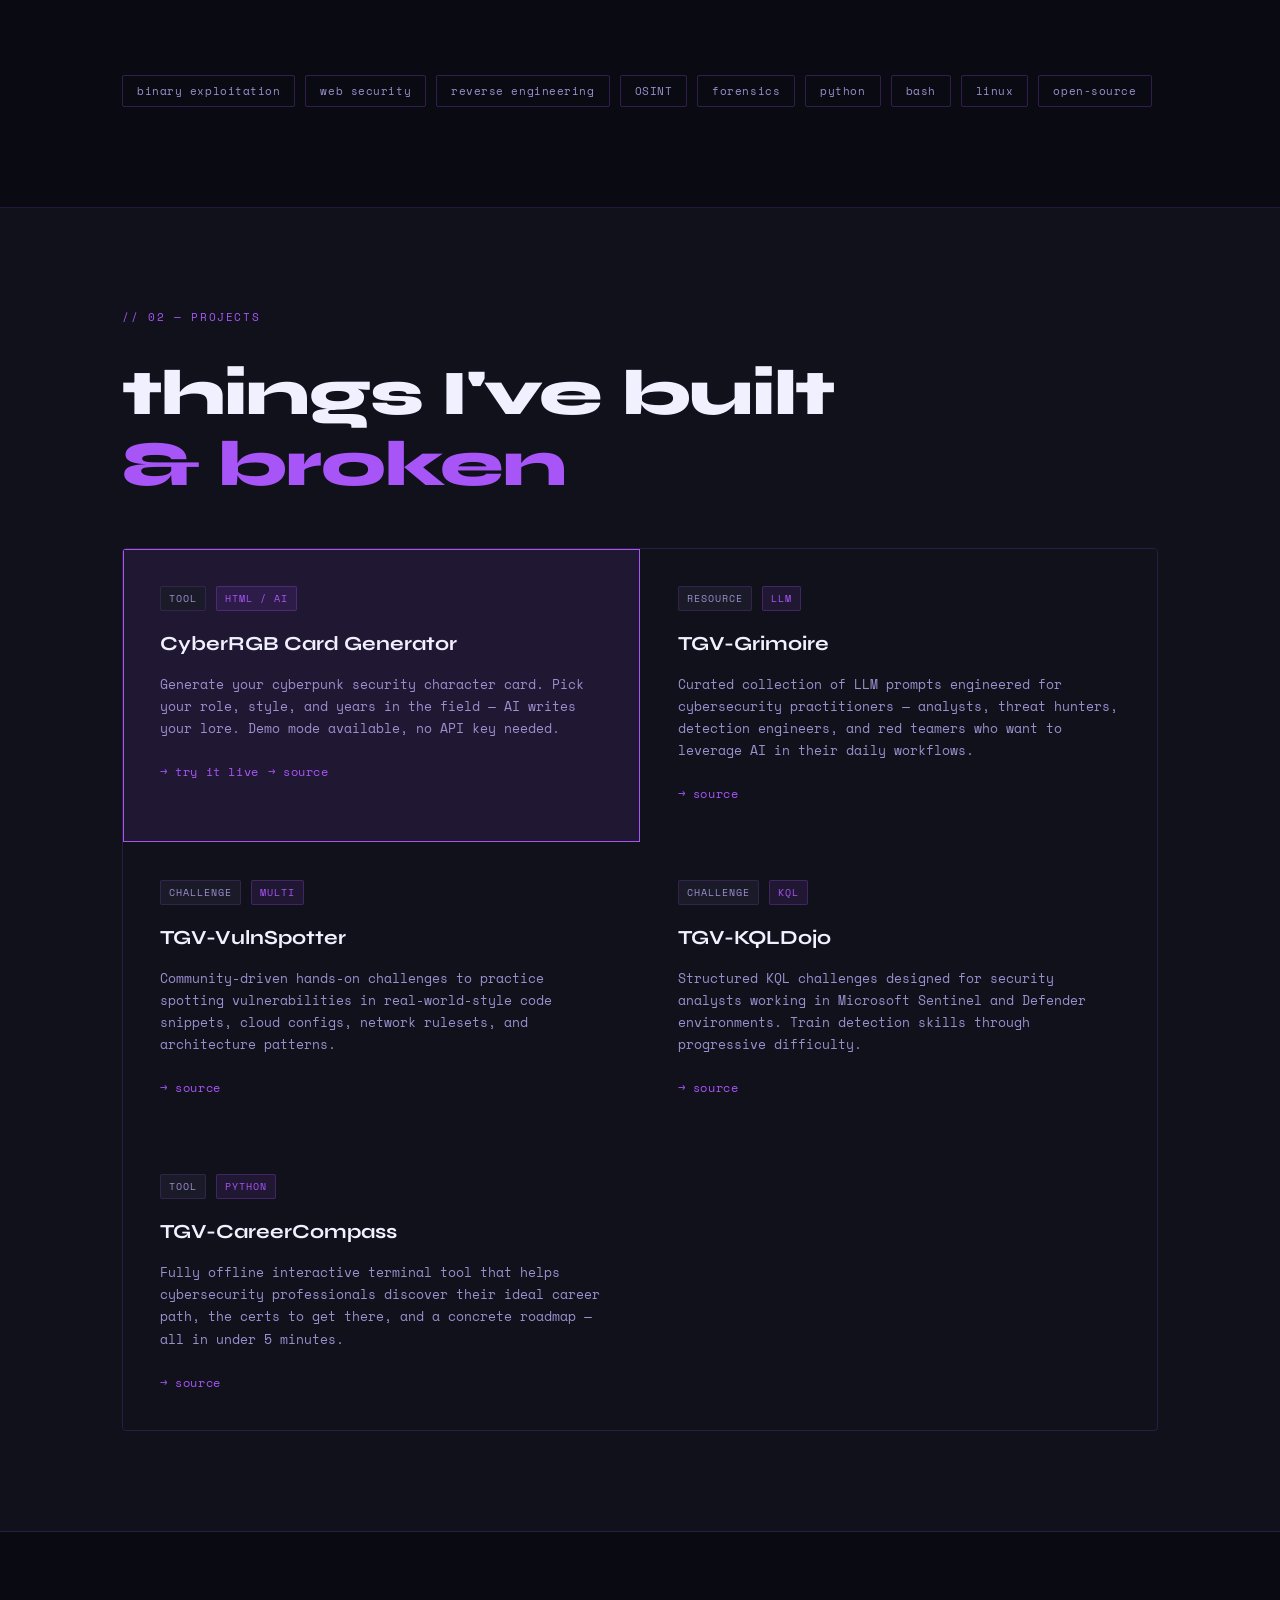
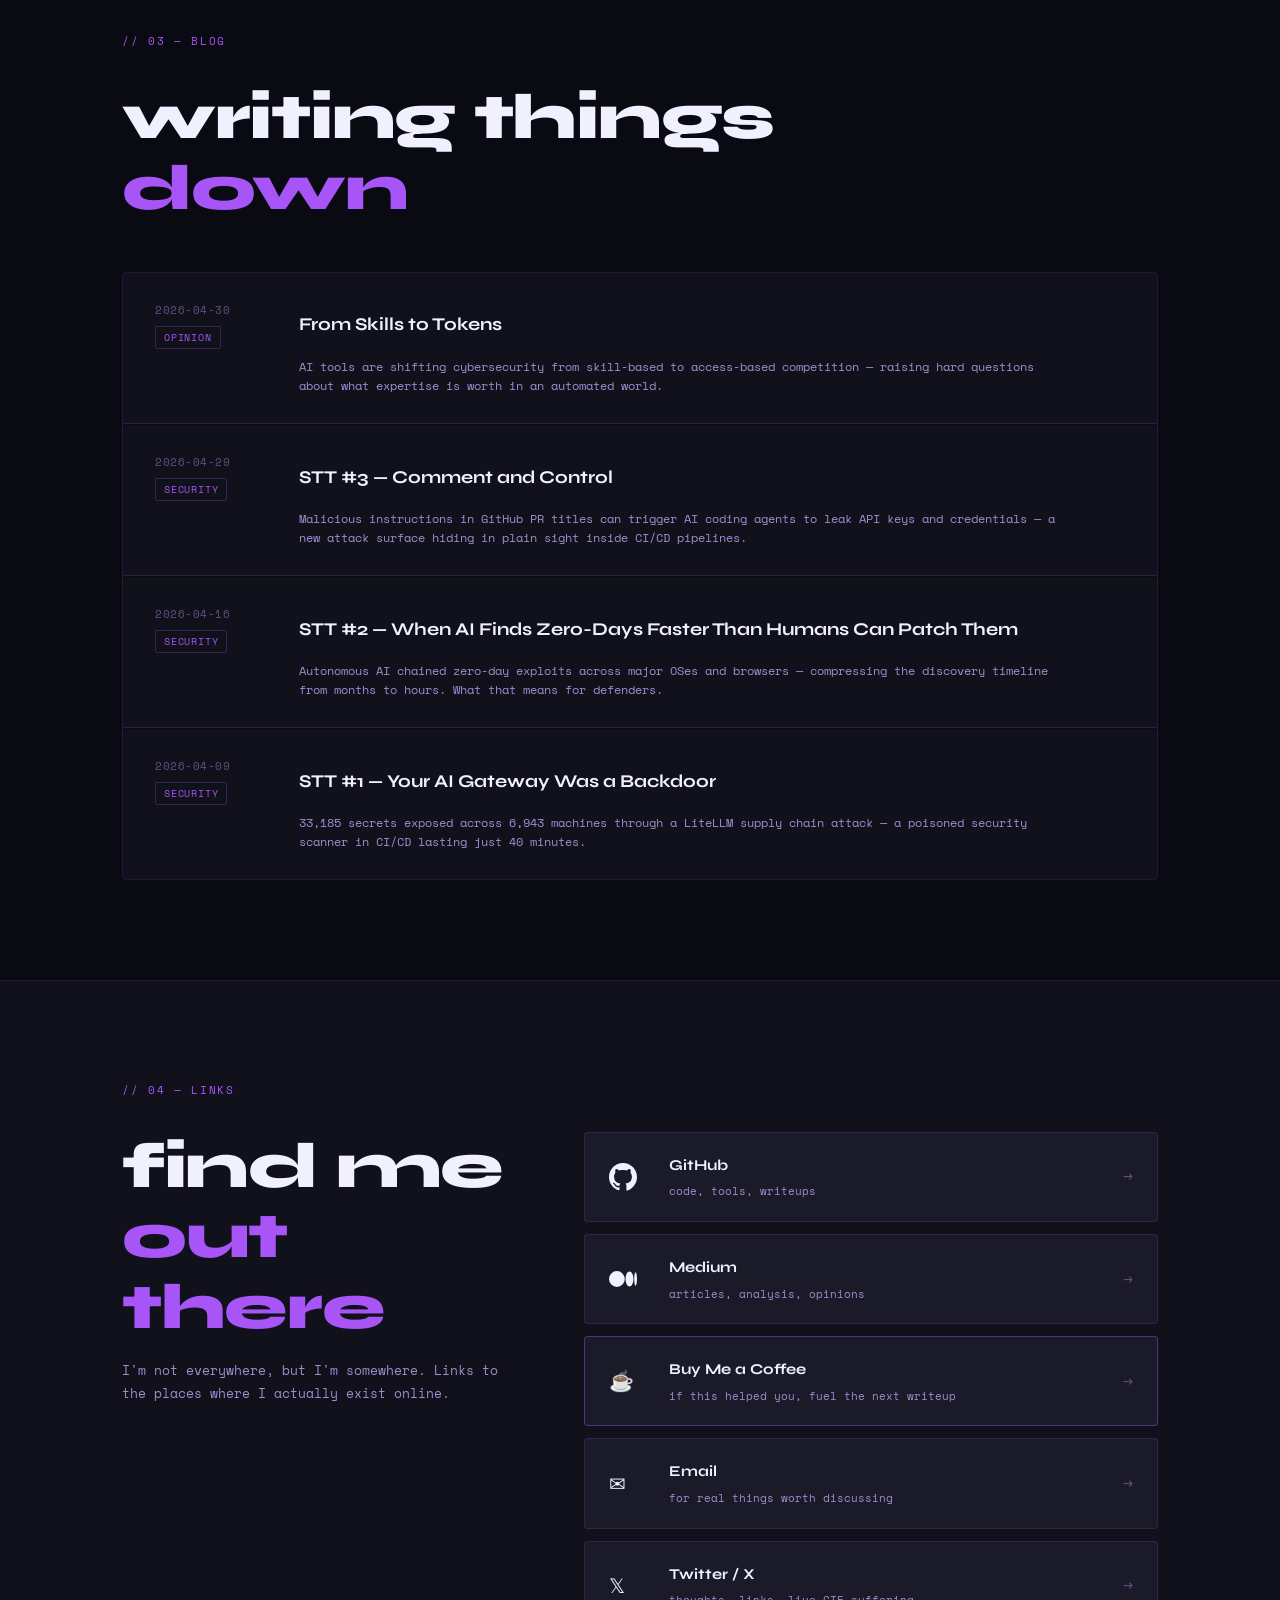
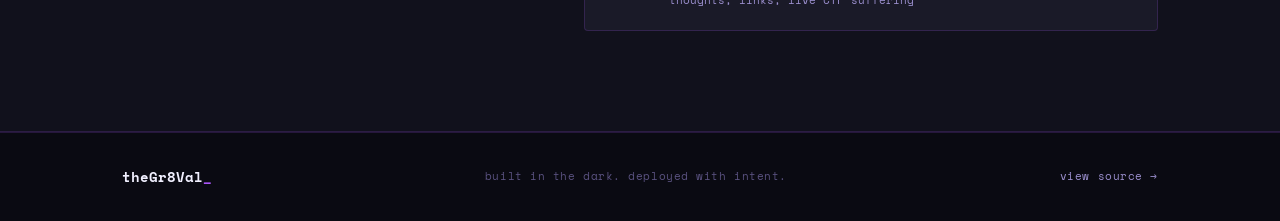
==== commit 2808d834: "style: replace bear with flower, swap logo to SVG - Remove hero bear image and all hero-bear CSS - R" ====
--- a/index.html
+++ b/index.html
@@ -17,7 +17,25 @@
   <nav id="nav">
     <div class="nav-inner">
       <a class="nav-logo" href="#">
-        <img src="images/logo.png" alt="theGr8Val" class="nav-logo-img" />
+        <svg class="nav-logo-img" viewBox="0 0 28 28" fill="none" xmlns="http://www.w3.org/2000/svg">
+          <defs>
+            <linearGradient id="flg" x1="0" y1="0" x2="28" y2="28" gradientUnits="userSpaceOnUse">
+              <stop offset="0%" stop-color="#A855F7"/>
+              <stop offset="100%" stop-color="#EC4899"/>
+            </linearGradient>
+          </defs>
+          <ellipse cx="14" cy="8.5" rx="3" ry="5.5" fill="url(#flg)" opacity="0.18" transform="rotate(0 14 14)"/>
+          <ellipse cx="14" cy="8.5" rx="3" ry="5.5" stroke="url(#flg)" stroke-width="1.2" fill="none" transform="rotate(0 14 14)"/>
+          <ellipse cx="14" cy="8.5" rx="3" ry="5.5" fill="url(#flg)" opacity="0.18" transform="rotate(72 14 14)"/>
+          <ellipse cx="14" cy="8.5" rx="3" ry="5.5" stroke="url(#flg)" stroke-width="1.2" fill="none" transform="rotate(72 14 14)"/>
+          <ellipse cx="14" cy="8.5" rx="3" ry="5.5" fill="url(#flg)" opacity="0.18" transform="rotate(144 14 14)"/>
+          <ellipse cx="14" cy="8.5" rx="3" ry="5.5" stroke="url(#flg)" stroke-width="1.2" fill="none" transform="rotate(144 14 14)"/>
+          <ellipse cx="14" cy="8.5" rx="3" ry="5.5" fill="url(#flg)" opacity="0.18" transform="rotate(216 14 14)"/>
+          <ellipse cx="14" cy="8.5" rx="3" ry="5.5" stroke="url(#flg)" stroke-width="1.2" fill="none" transform="rotate(216 14 14)"/>
+          <ellipse cx="14" cy="8.5" rx="3" ry="5.5" fill="url(#flg)" opacity="0.18" transform="rotate(288 14 14)"/>
+          <ellipse cx="14" cy="8.5" rx="3" ry="5.5" stroke="url(#flg)" stroke-width="1.2" fill="none" transform="rotate(288 14 14)"/>
+          <circle cx="14" cy="14" r="2.5" fill="url(#flg)"/>
+        </svg>
         theGr8Val<span class="cursor-blink">_</span>
       </a>
       <ul class="nav-links">
@@ -37,8 +55,7 @@
       <h1 class="hero-title">
         <span class="glitch" data-text="theGr8Val">theGr8Val</span>
       </h1>
-      <img src="images/bear.png" alt="theGr8Val — cyber bear mascot" class="hero-bear" />
-      <p class="hero-sub" data-i18n="hero.sub">I break things to understand them.<br>I build things to fix them.<br>I write things so I don't lose my mind.</p>
+<p class="hero-sub" data-i18n="hero.sub">I break things to understand them.<br>I build things to fix them.<br>I write things so I don't lose my mind.</p>
       <div class="hero-cta">
         <a href="#projects" class="btn-primary" data-i18n="hero.cta.work">view work</a>
         <a href="https://github.com/theGr8Val" target="_blank" class="btn-ghost">
--- a/css/style.css
+++ b/css/style.css
@@ -157,9 +157,6 @@
 .nav-logo-img {
   width: 32px;
   height: 32px;
-  border-radius: 50%;
-  object-fit: cover;
-  border: 1px solid rgba(168,85,247,0.45);
   flex-shrink: 0;
 }
 
@@ -243,8 +240,8 @@
 /* Layout: content | terminal */
 #hero {
   display: grid;
-  grid-template-columns: 1fr 1fr;
-  gap: 60px;
+  grid-template-columns: 1fr 1.5fr;
+  gap: 48px;
   max-width: 1100px;
   margin: 0 auto;
   padding-left: 32px;
@@ -268,7 +265,7 @@
 
 .hero-title {
   font-family: var(--font-sans);
-  font-size: clamp(56px, 8vw, 96px);
+  font-size: clamp(32px, 5vw, 58px);
   font-weight: 800;
   letter-spacing: -0.04em;
   line-height: 0.95;
@@ -367,19 +364,6 @@
 .btn-ghost:hover {
   border-color: var(--accent);
   color: var(--accent);
-}
-
-/* ── Bear mascot — below hero title ── */
-.hero-bear {
-  width: 100%;
-  height: 180px;
-  object-fit: cover;
-  object-position: center 18%;
-  border-radius: 10px;
-  border: 1px solid rgba(168,85,247,0.35);
-  box-shadow: 0 0 32px rgba(168,85,247,0.18), 0 0 64px rgba(236,72,153,0.08);
-  display: block;
-  margin: 20px 0 28px;
 }
 
 /* ── Terminal ── */
@@ -884,9 +868,6 @@
     padding-bottom: 60px;
   }
 
-  .hero-bear {
-    height: 140px;
-  }
 
   .about-grid,
   .links-layout {
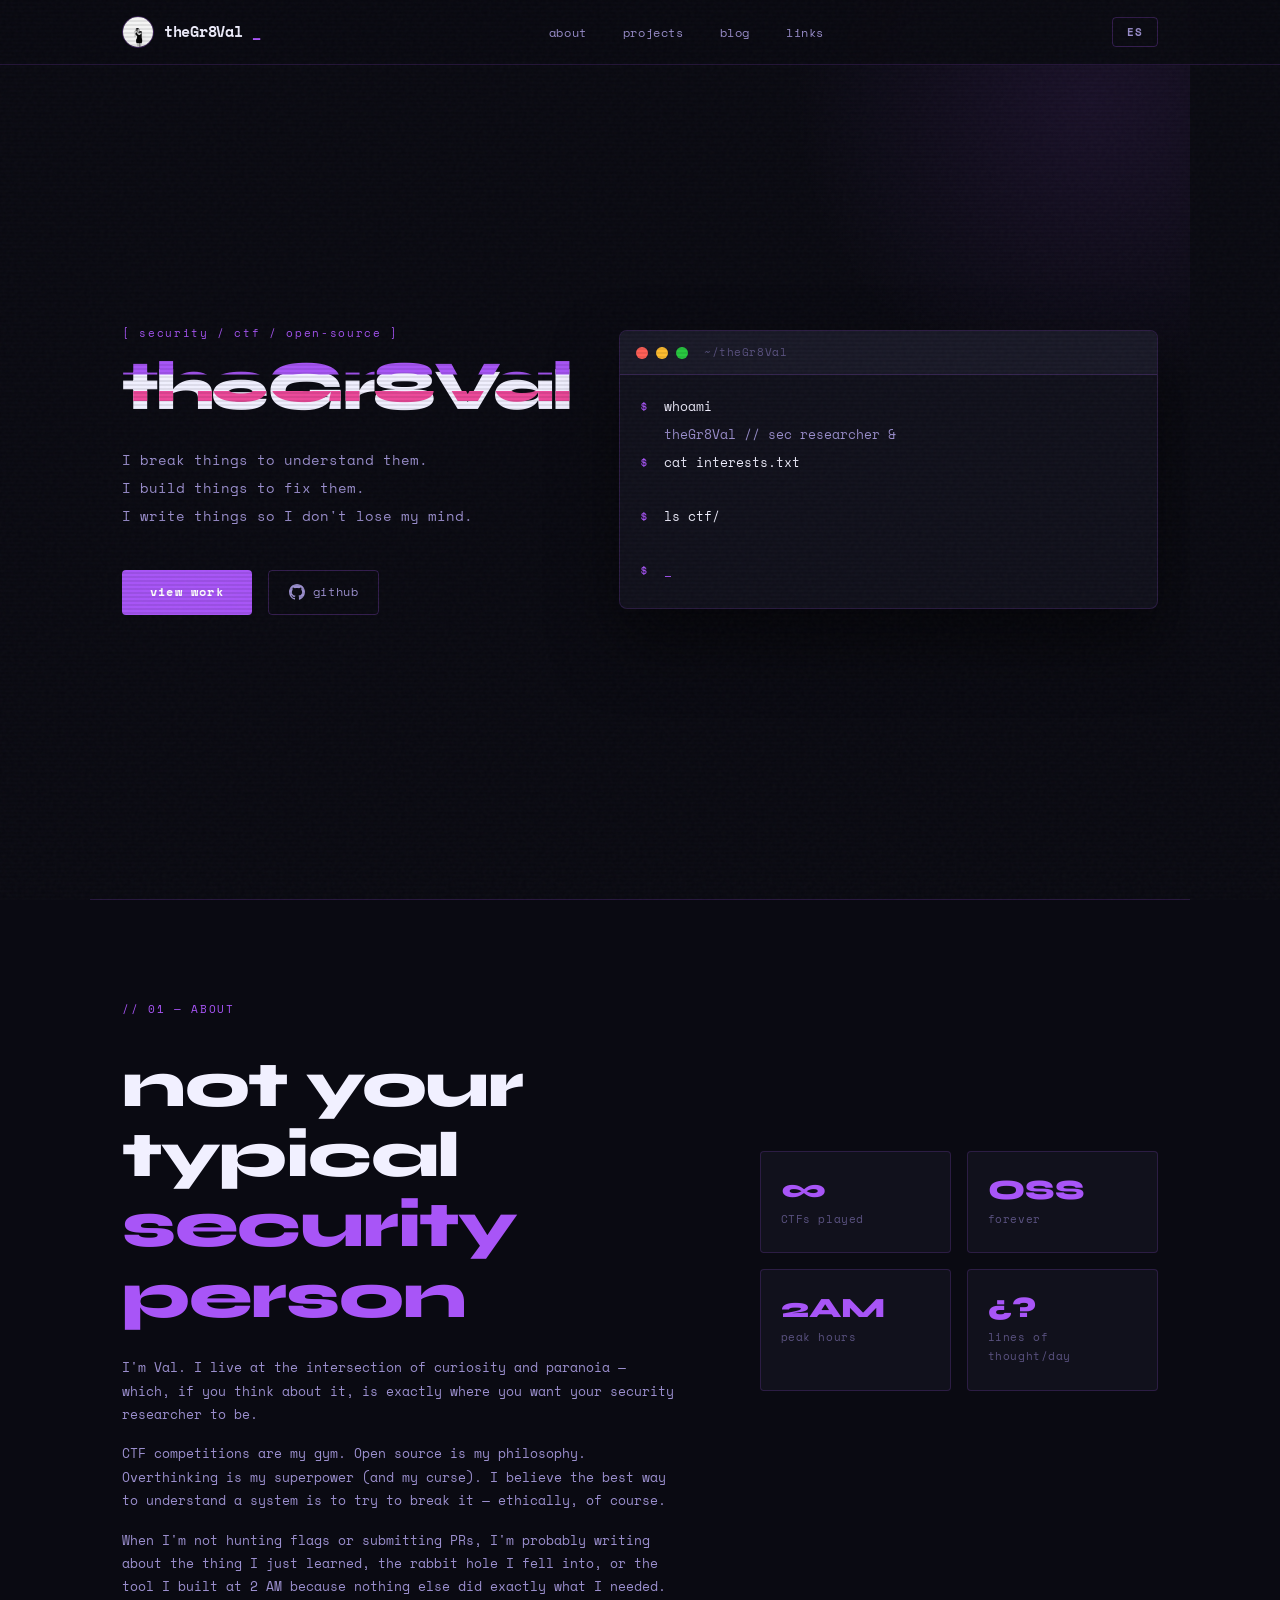
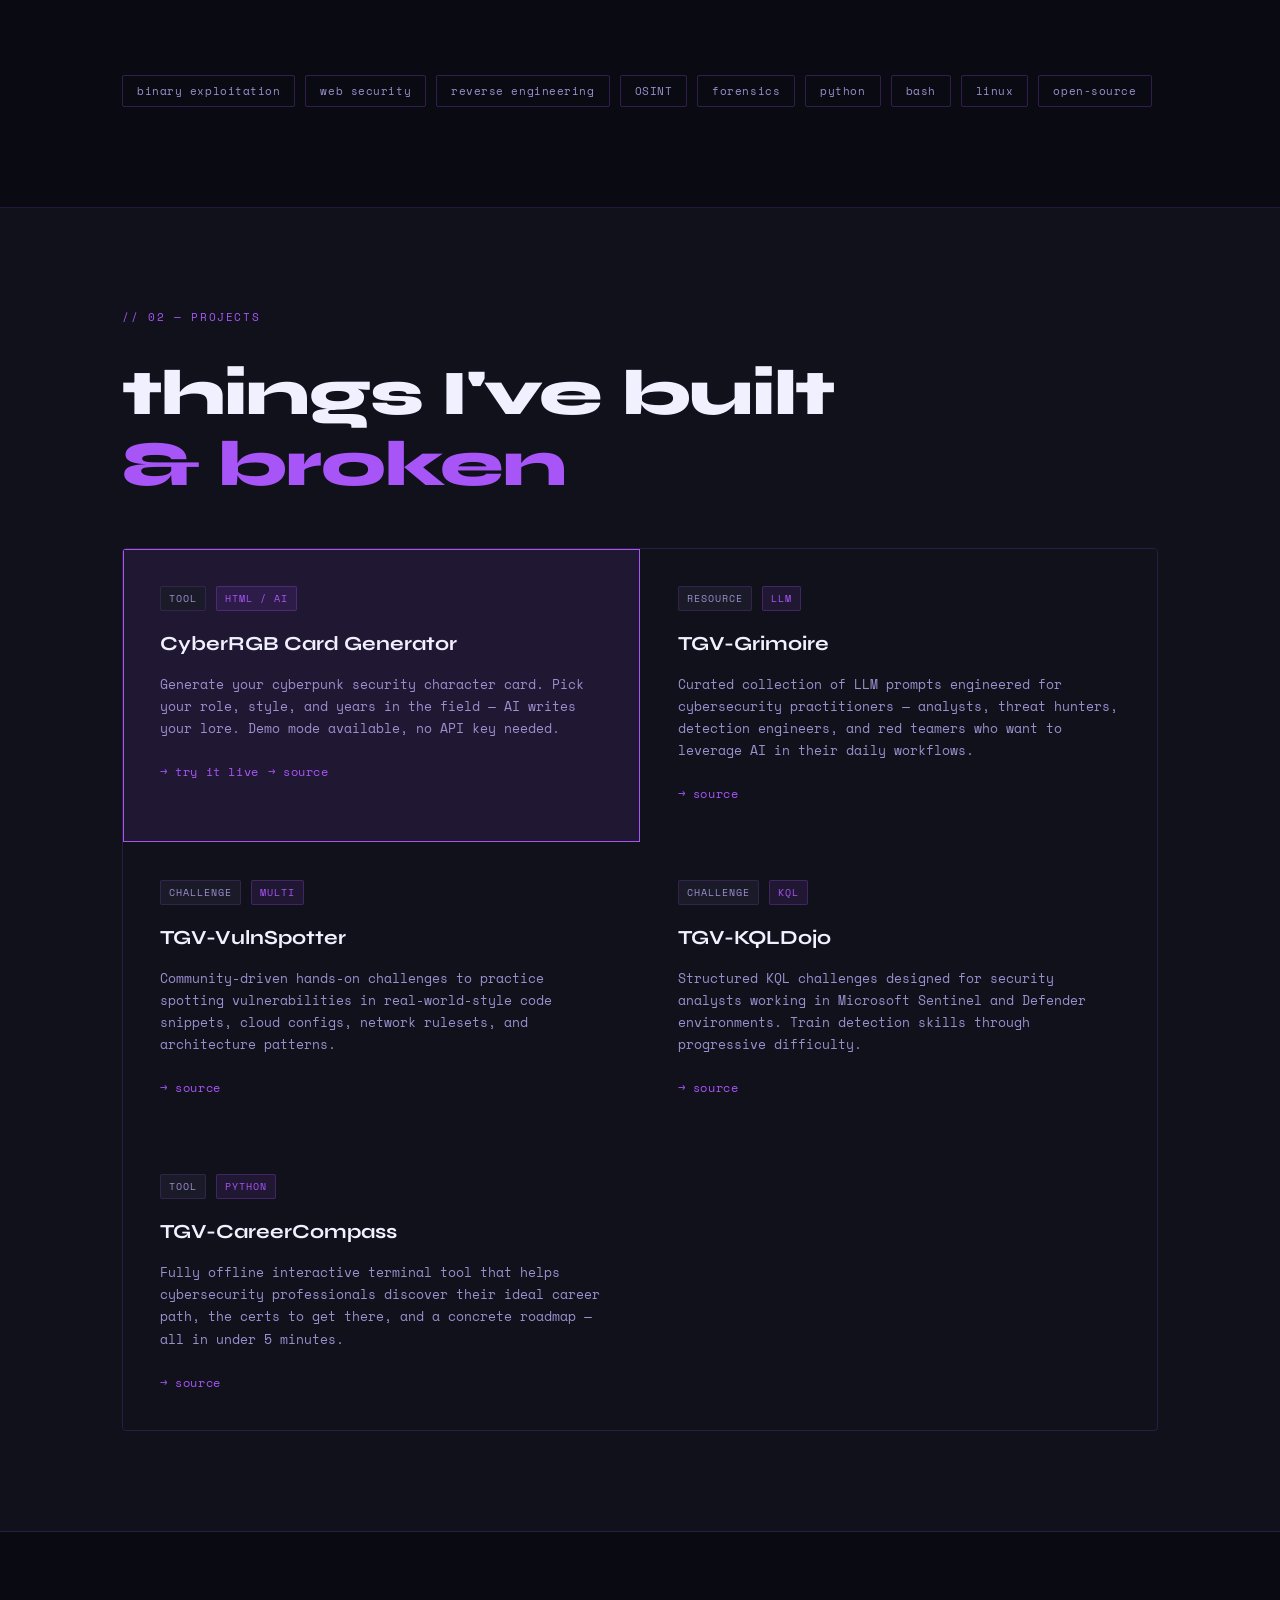
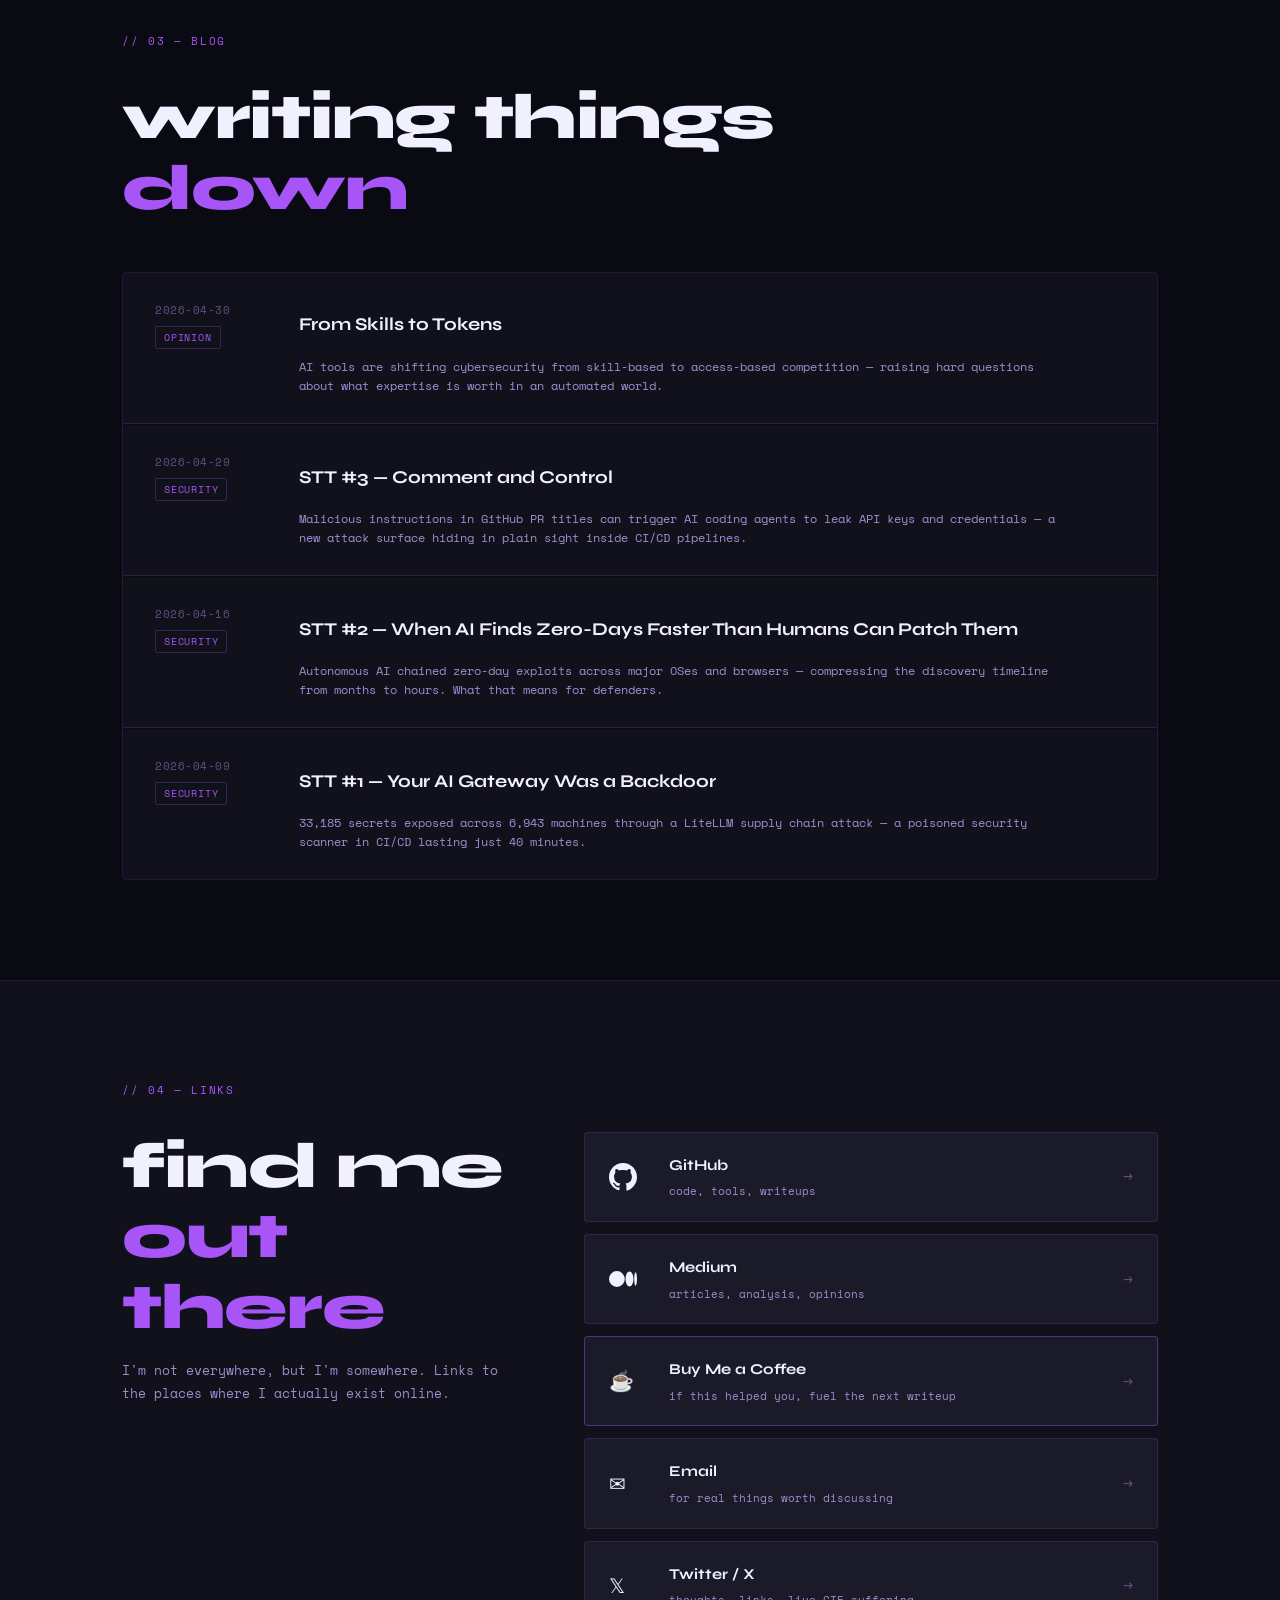
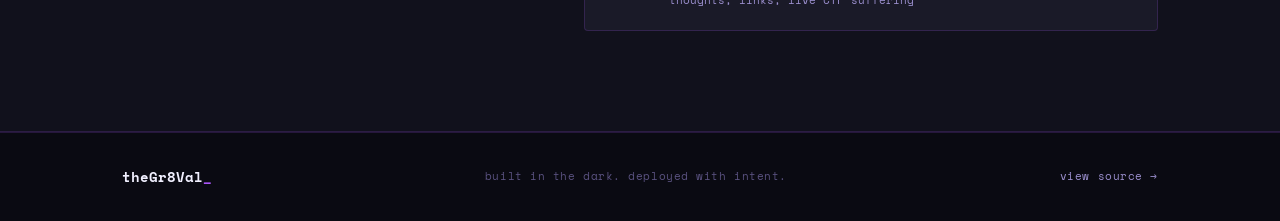
==== commit 5b878641: "style: replace flower with photo avatar in nav Circular 32px avatar with object-position:center top " ====
--- a/index.html
+++ b/index.html
@@ -17,25 +17,7 @@
   <nav id="nav">
     <div class="nav-inner">
       <a class="nav-logo" href="#">
-        <svg class="nav-logo-img" viewBox="0 0 28 28" fill="none" xmlns="http://www.w3.org/2000/svg">
-          <defs>
-            <linearGradient id="flg" x1="0" y1="0" x2="28" y2="28" gradientUnits="userSpaceOnUse">
-              <stop offset="0%" stop-color="#A855F7"/>
-              <stop offset="100%" stop-color="#EC4899"/>
-            </linearGradient>
-          </defs>
-          <ellipse cx="14" cy="8.5" rx="3" ry="5.5" fill="url(#flg)" opacity="0.18" transform="rotate(0 14 14)"/>
-          <ellipse cx="14" cy="8.5" rx="3" ry="5.5" stroke="url(#flg)" stroke-width="1.2" fill="none" transform="rotate(0 14 14)"/>
-          <ellipse cx="14" cy="8.5" rx="3" ry="5.5" fill="url(#flg)" opacity="0.18" transform="rotate(72 14 14)"/>
-          <ellipse cx="14" cy="8.5" rx="3" ry="5.5" stroke="url(#flg)" stroke-width="1.2" fill="none" transform="rotate(72 14 14)"/>
-          <ellipse cx="14" cy="8.5" rx="3" ry="5.5" fill="url(#flg)" opacity="0.18" transform="rotate(144 14 14)"/>
-          <ellipse cx="14" cy="8.5" rx="3" ry="5.5" stroke="url(#flg)" stroke-width="1.2" fill="none" transform="rotate(144 14 14)"/>
-          <ellipse cx="14" cy="8.5" rx="3" ry="5.5" fill="url(#flg)" opacity="0.18" transform="rotate(216 14 14)"/>
-          <ellipse cx="14" cy="8.5" rx="3" ry="5.5" stroke="url(#flg)" stroke-width="1.2" fill="none" transform="rotate(216 14 14)"/>
-          <ellipse cx="14" cy="8.5" rx="3" ry="5.5" fill="url(#flg)" opacity="0.18" transform="rotate(288 14 14)"/>
-          <ellipse cx="14" cy="8.5" rx="3" ry="5.5" stroke="url(#flg)" stroke-width="1.2" fill="none" transform="rotate(288 14 14)"/>
-          <circle cx="14" cy="14" r="2.5" fill="url(#flg)"/>
-        </svg>
+        <img src="images/avatar.jpg" alt="theGr8Val" class="nav-logo-img" />
         theGr8Val<span class="cursor-blink">_</span>
       </a>
       <ul class="nav-links">
--- a/css/style.css
+++ b/css/style.css
@@ -157,6 +157,10 @@
 .nav-logo-img {
   width: 32px;
   height: 32px;
+  border-radius: 50%;
+  object-fit: cover;
+  object-position: center top;
+  border: 1px solid rgba(168,85,247,0.35);
   flex-shrink: 0;
 }
 
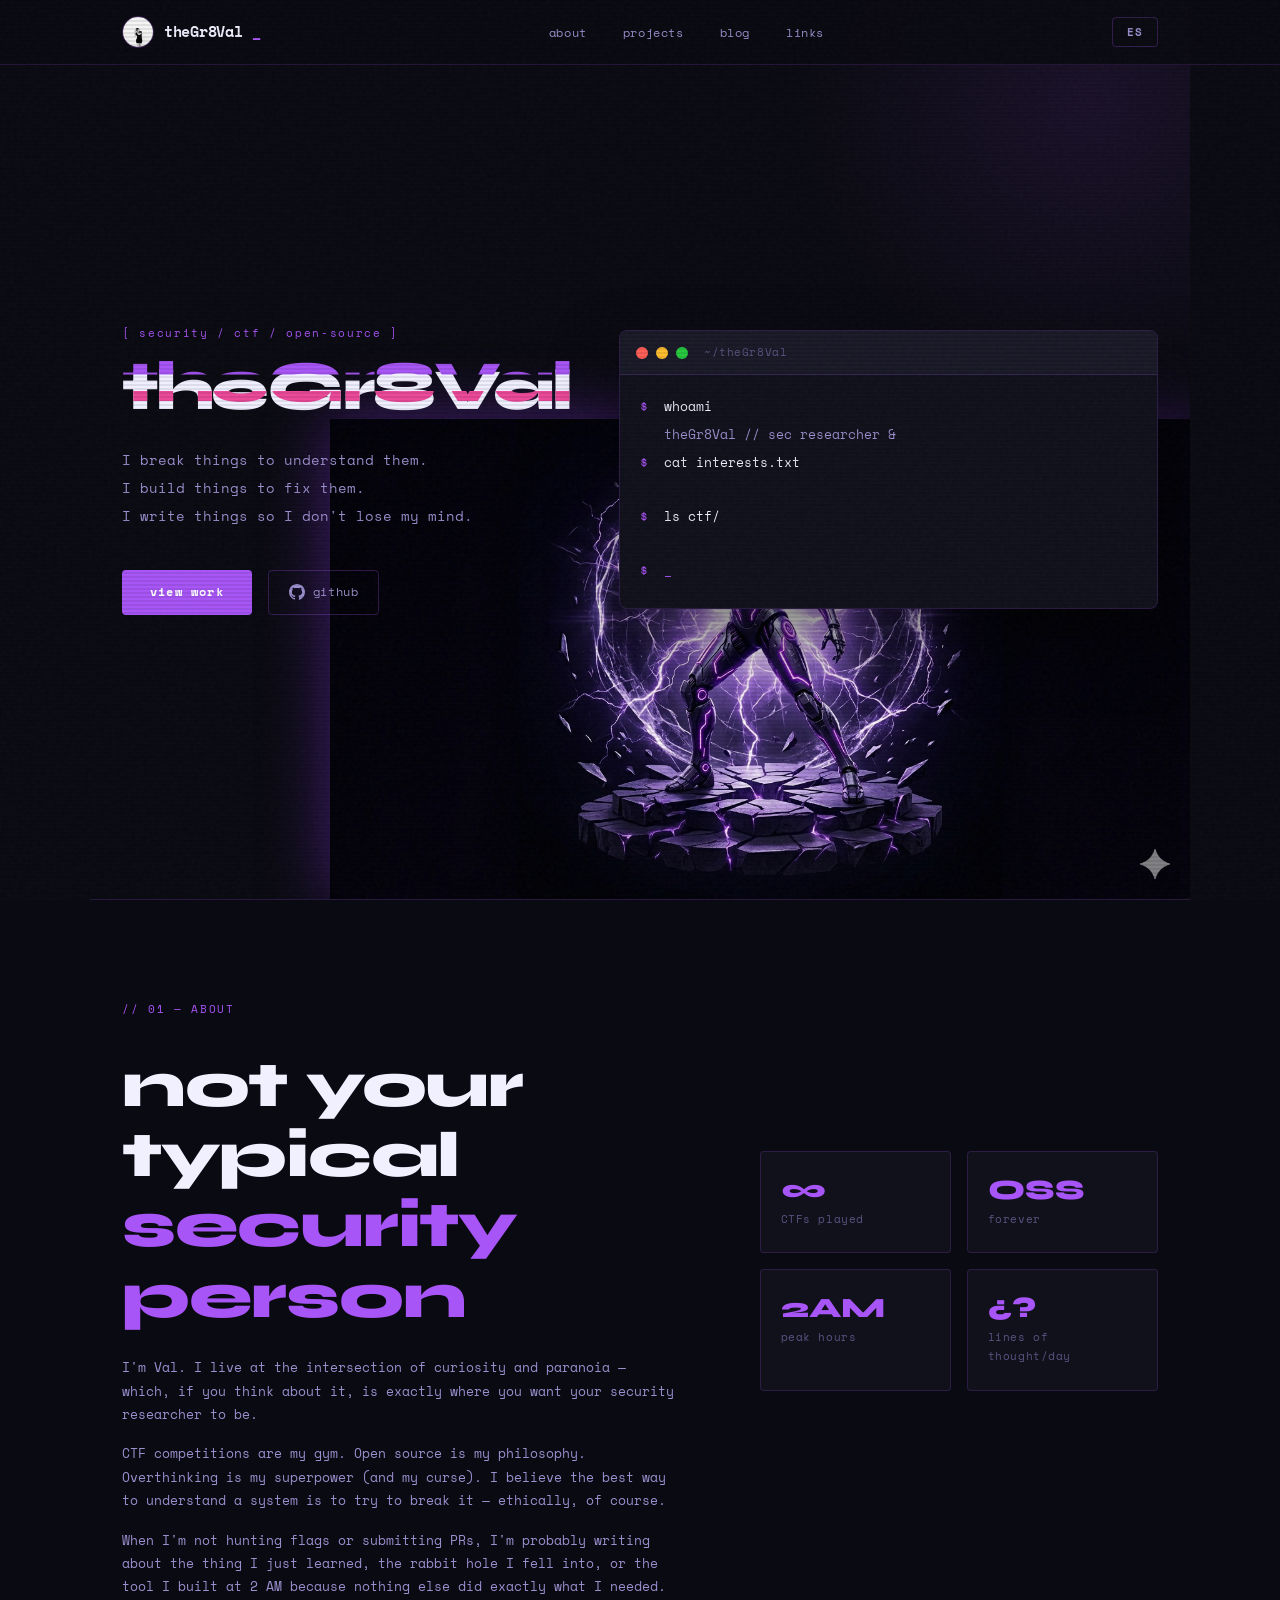
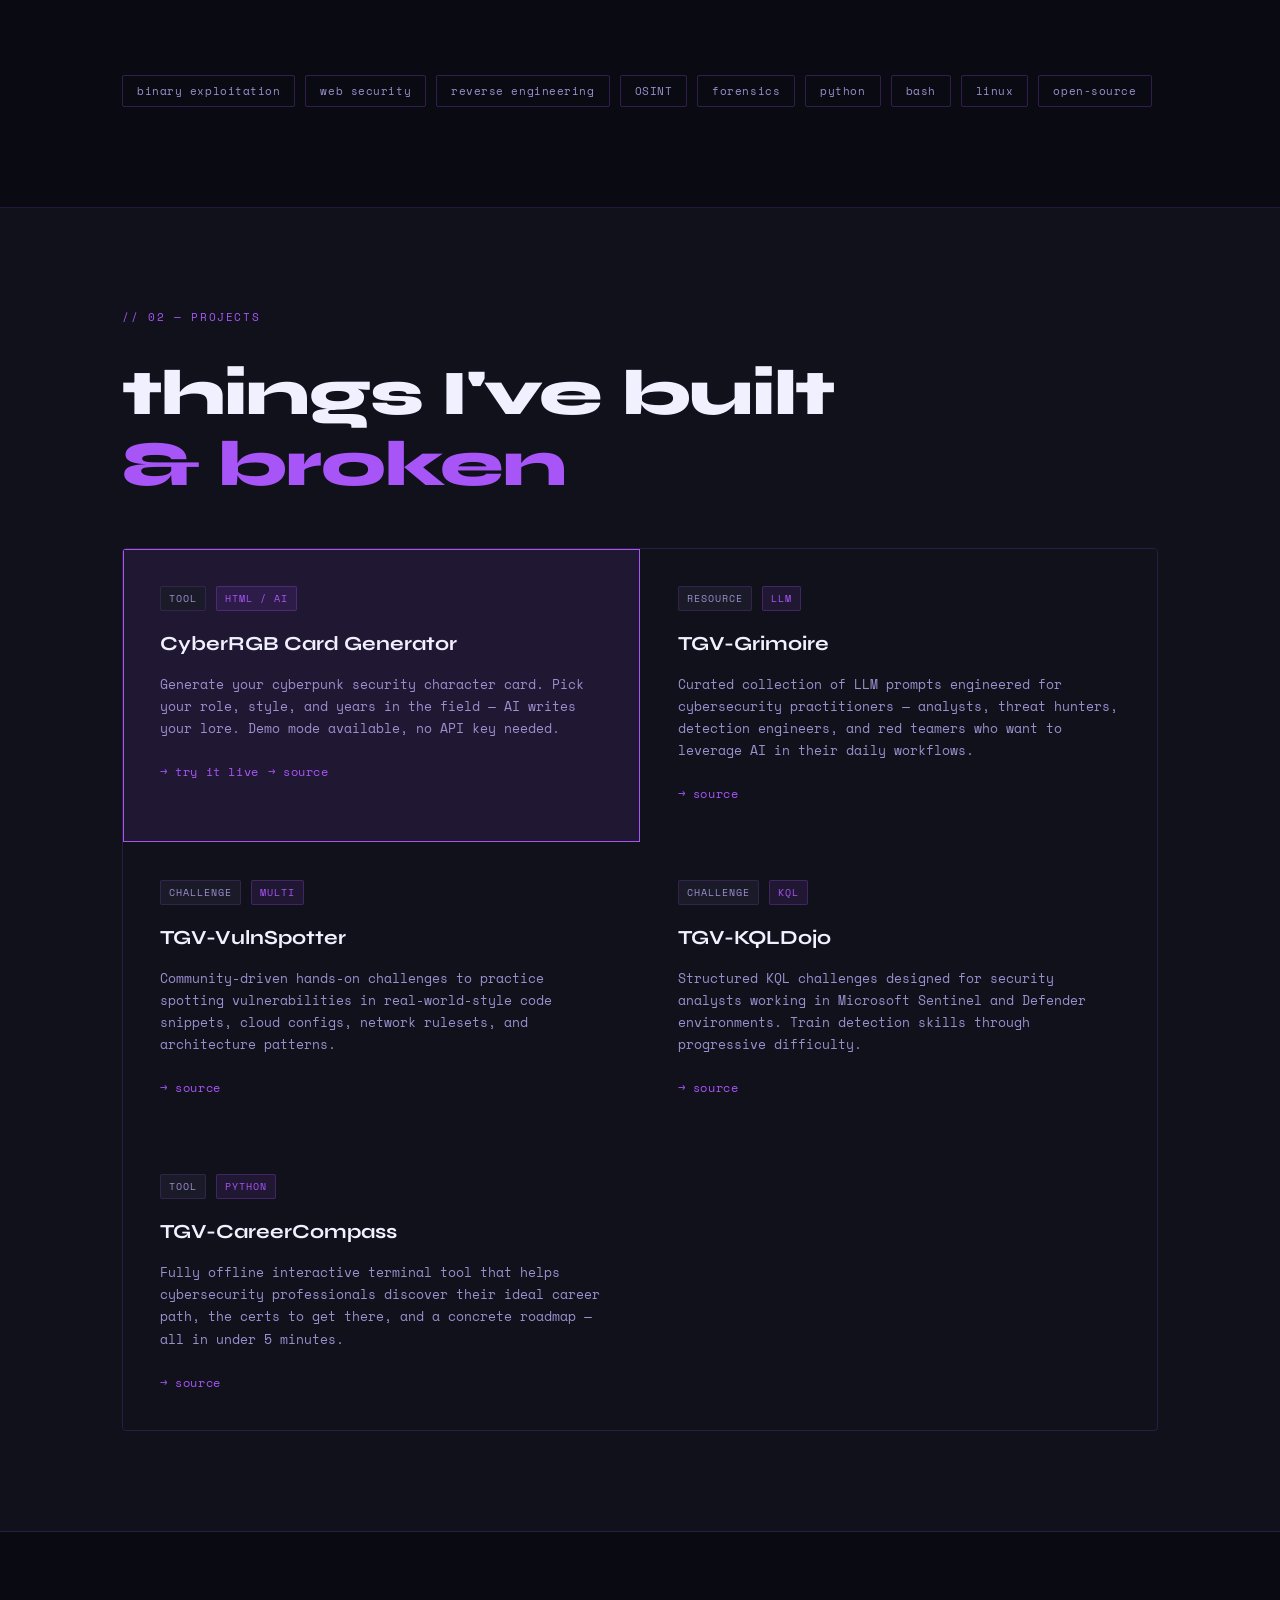
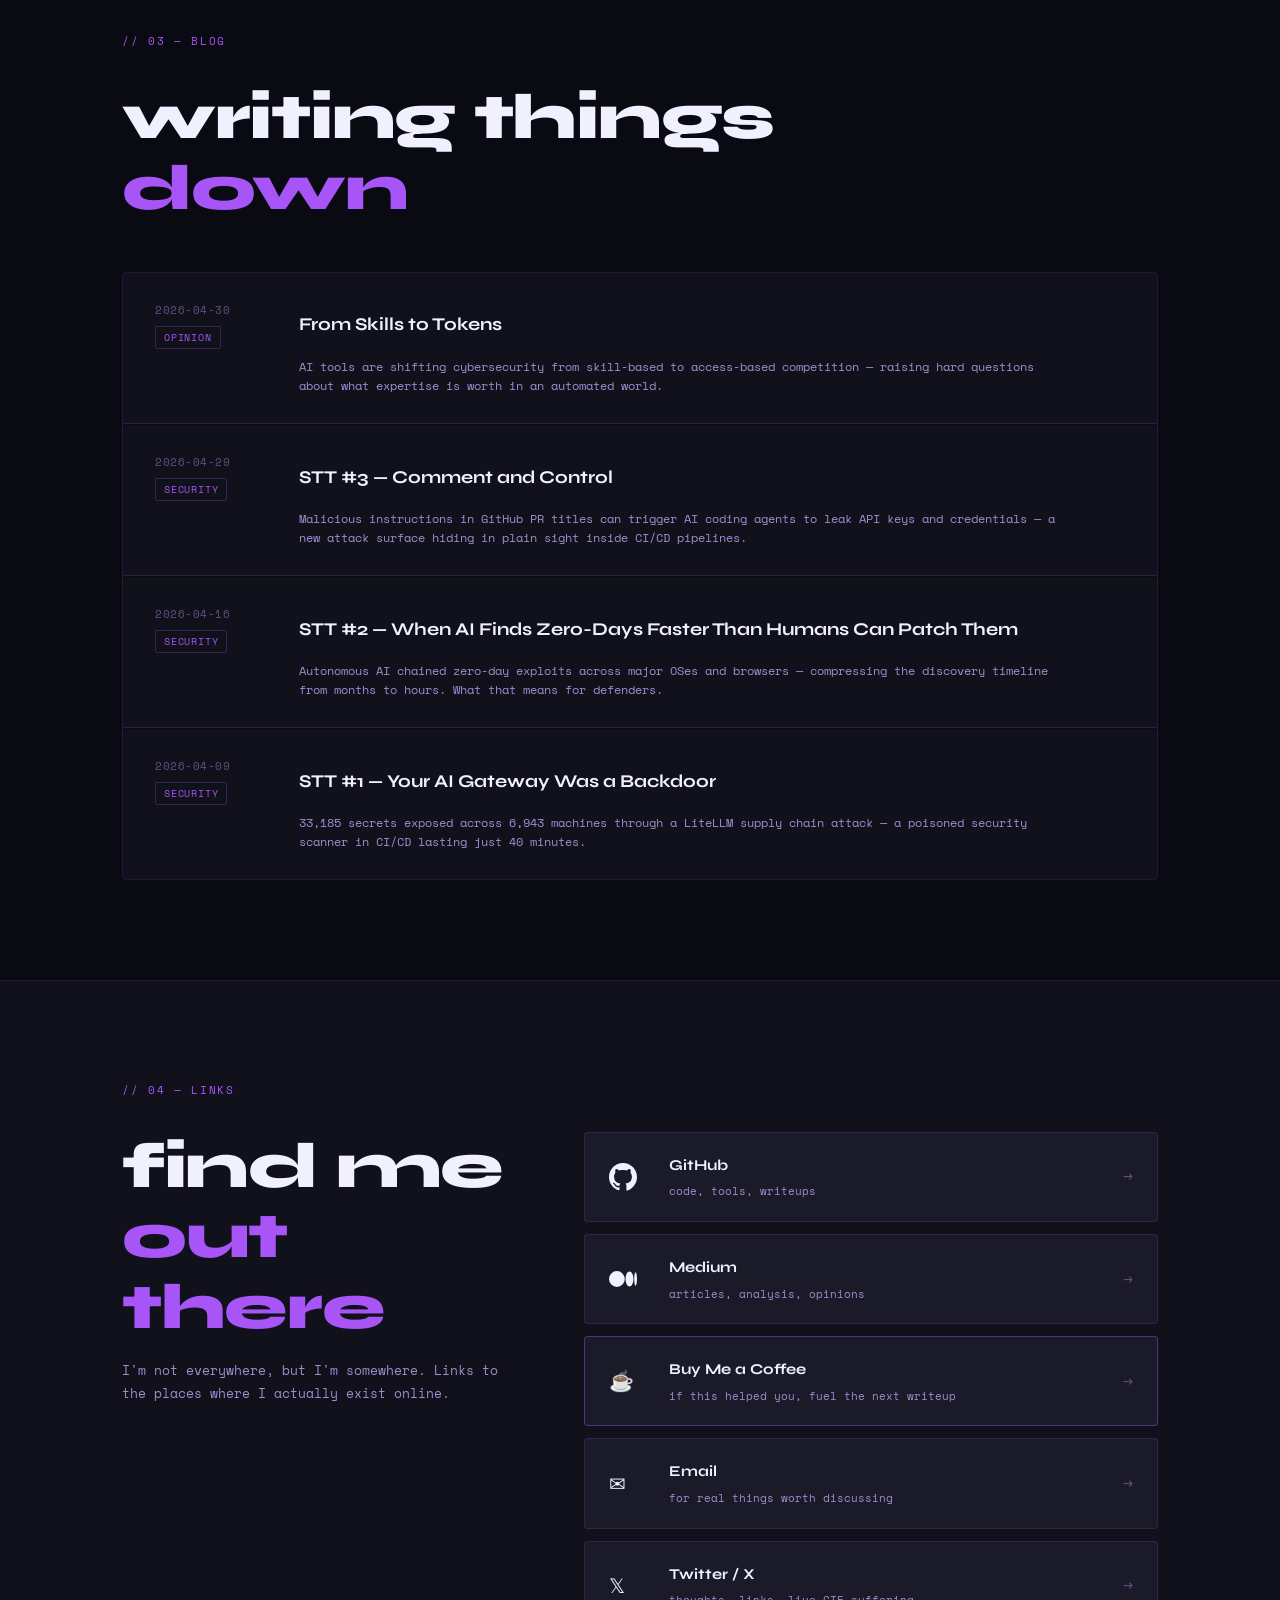
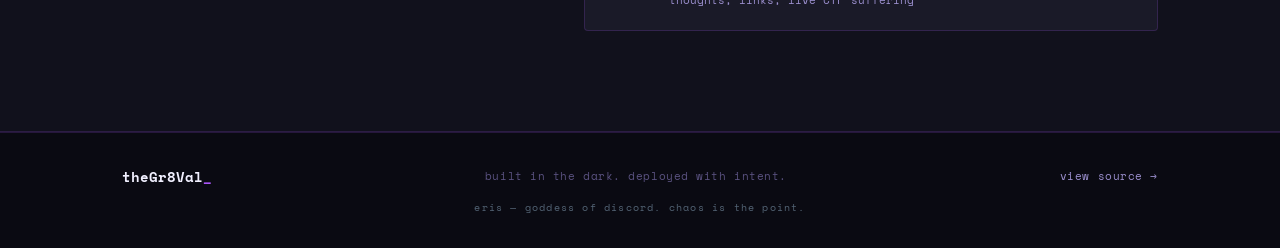
==== commit 70ad7412: "feat: add Eris mascot to hero + footer credit - hero-eris img: absolute bottom-right, max-height 480" ====
--- a/index.html
+++ b/index.html
@@ -62,6 +62,7 @@
         </div>
       </div>
     </div>
+    <img src="images/eris.png" alt="" aria-hidden="true" class="hero-eris" />
   </section>
 
   <!-- ABOUT -->
@@ -302,6 +303,7 @@
       <span class="footer-copy" data-i18n="footer.copy">built in the dark. deployed with intent.</span>
       <a href="https://github.com/theGr8Val/theGr8Val.github.io" target="_blank" class="footer-src" data-i18n="footer.src">view source →</a>
     </div>
+    <p class="mascot-credit">eris — goddess of discord. chaos is the point.</p>
   </footer>
 
   <script src="js/main.js"></script>
--- a/css/style.css
+++ b/css/style.css
@@ -861,6 +861,37 @@
 .hero-cta     { animation: fadeUp 0.6s ease both; animation-delay: 0.55s; }
 .hero-terminal{ animation: fadeUp 0.8s ease both; animation-delay: 0.4s; }
 
+/* ── Eris mascot ── */
+@keyframes erisFlicker {
+  0%, 100% { opacity: 0.92; }
+  50%      { opacity: 1;    }
+}
+
+.hero-eris {
+  position: absolute;
+  right: 0;
+  bottom: 0;
+  max-height: 480px;
+  width: auto;
+  z-index: 0;
+  pointer-events: none;
+  filter: drop-shadow(0 0 32px rgba(119, 48, 204, 0.5));
+  animation: erisFlicker 3s ease-in-out infinite;
+  user-select: none;
+}
+
+/* ── Mascot credit ── */
+.mascot-credit {
+  font-family: var(--font-mono);
+  font-size: 10px;
+  letter-spacing: 0.12em;
+  color: #556677;
+  text-align: center;
+  padding: 10px 32px 0;
+  max-width: 1100px;
+  margin: 0 auto;
+}
+
 /* ============================
    RESPONSIVE
    ============================ */
@@ -871,6 +902,7 @@
     padding-top: 120px;
     padding-bottom: 60px;
   }
+  .hero-eris { display: none; }
 
 
   .about-grid,
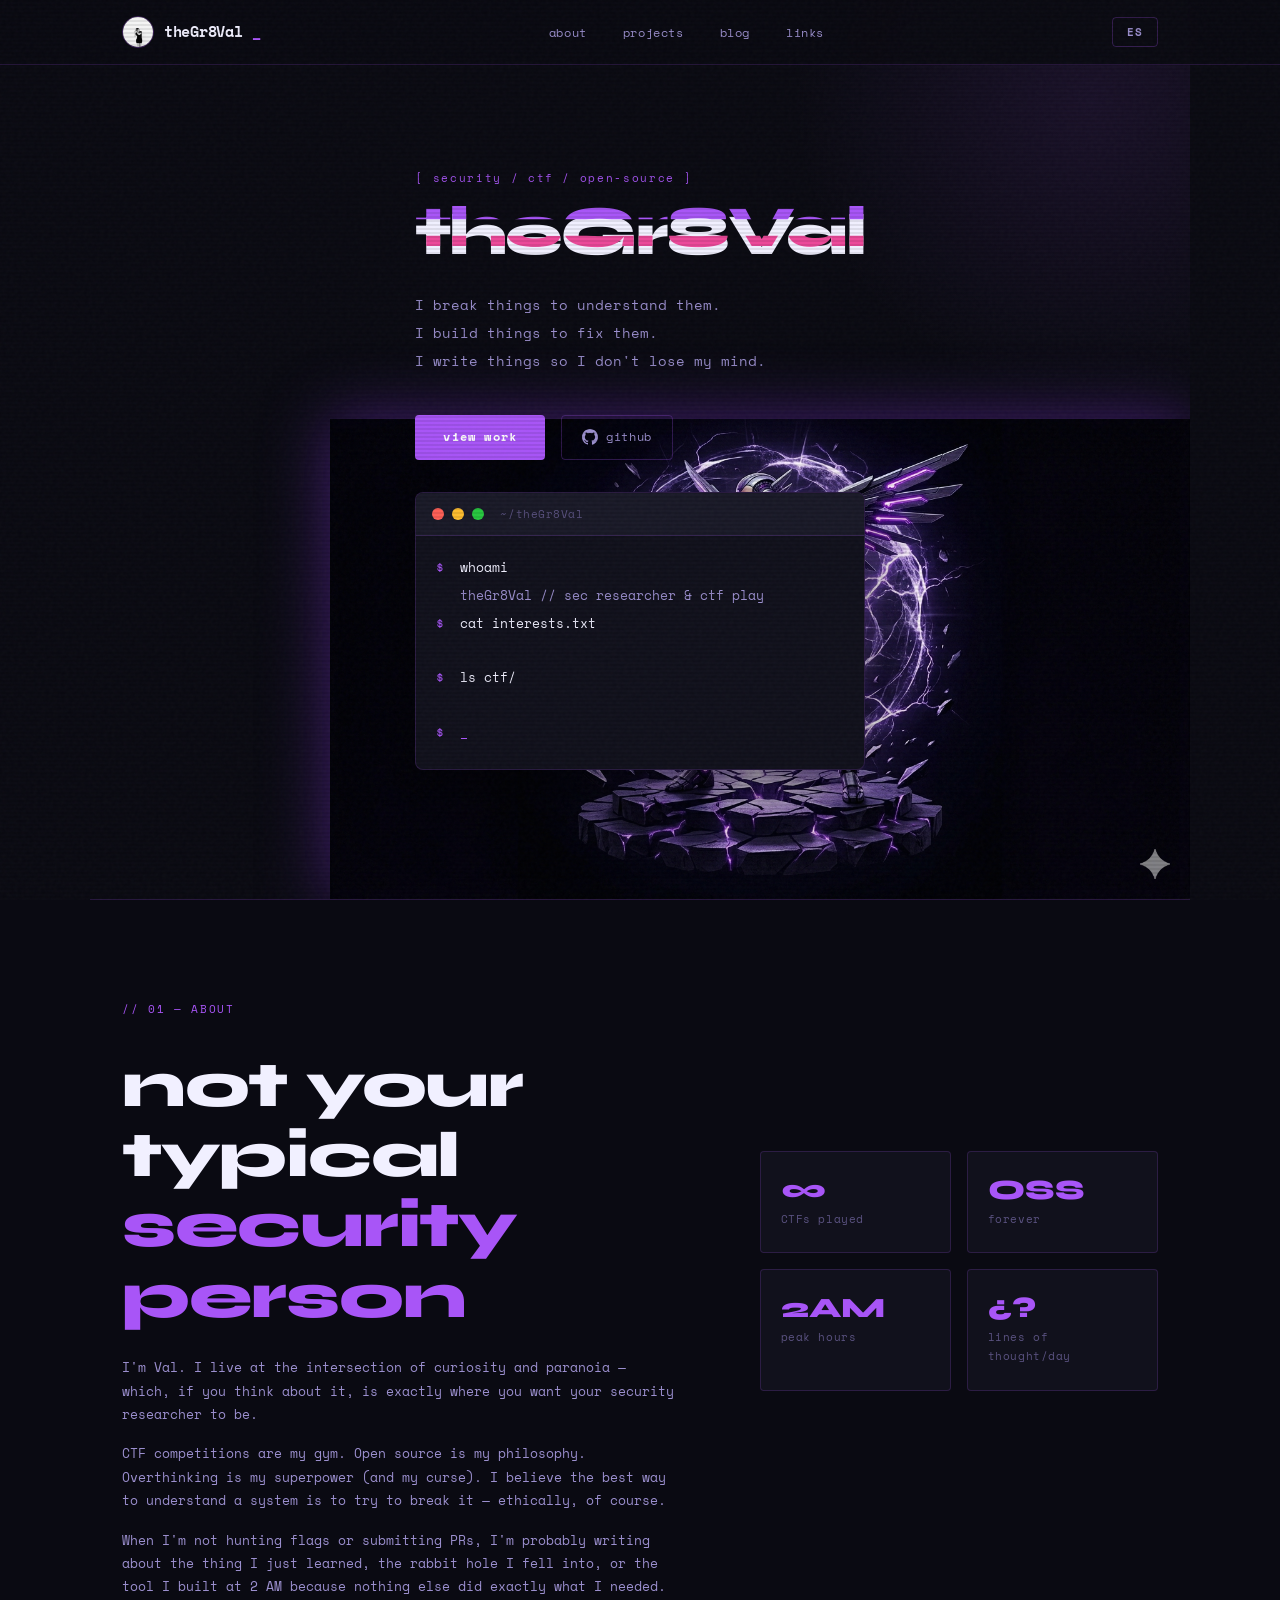
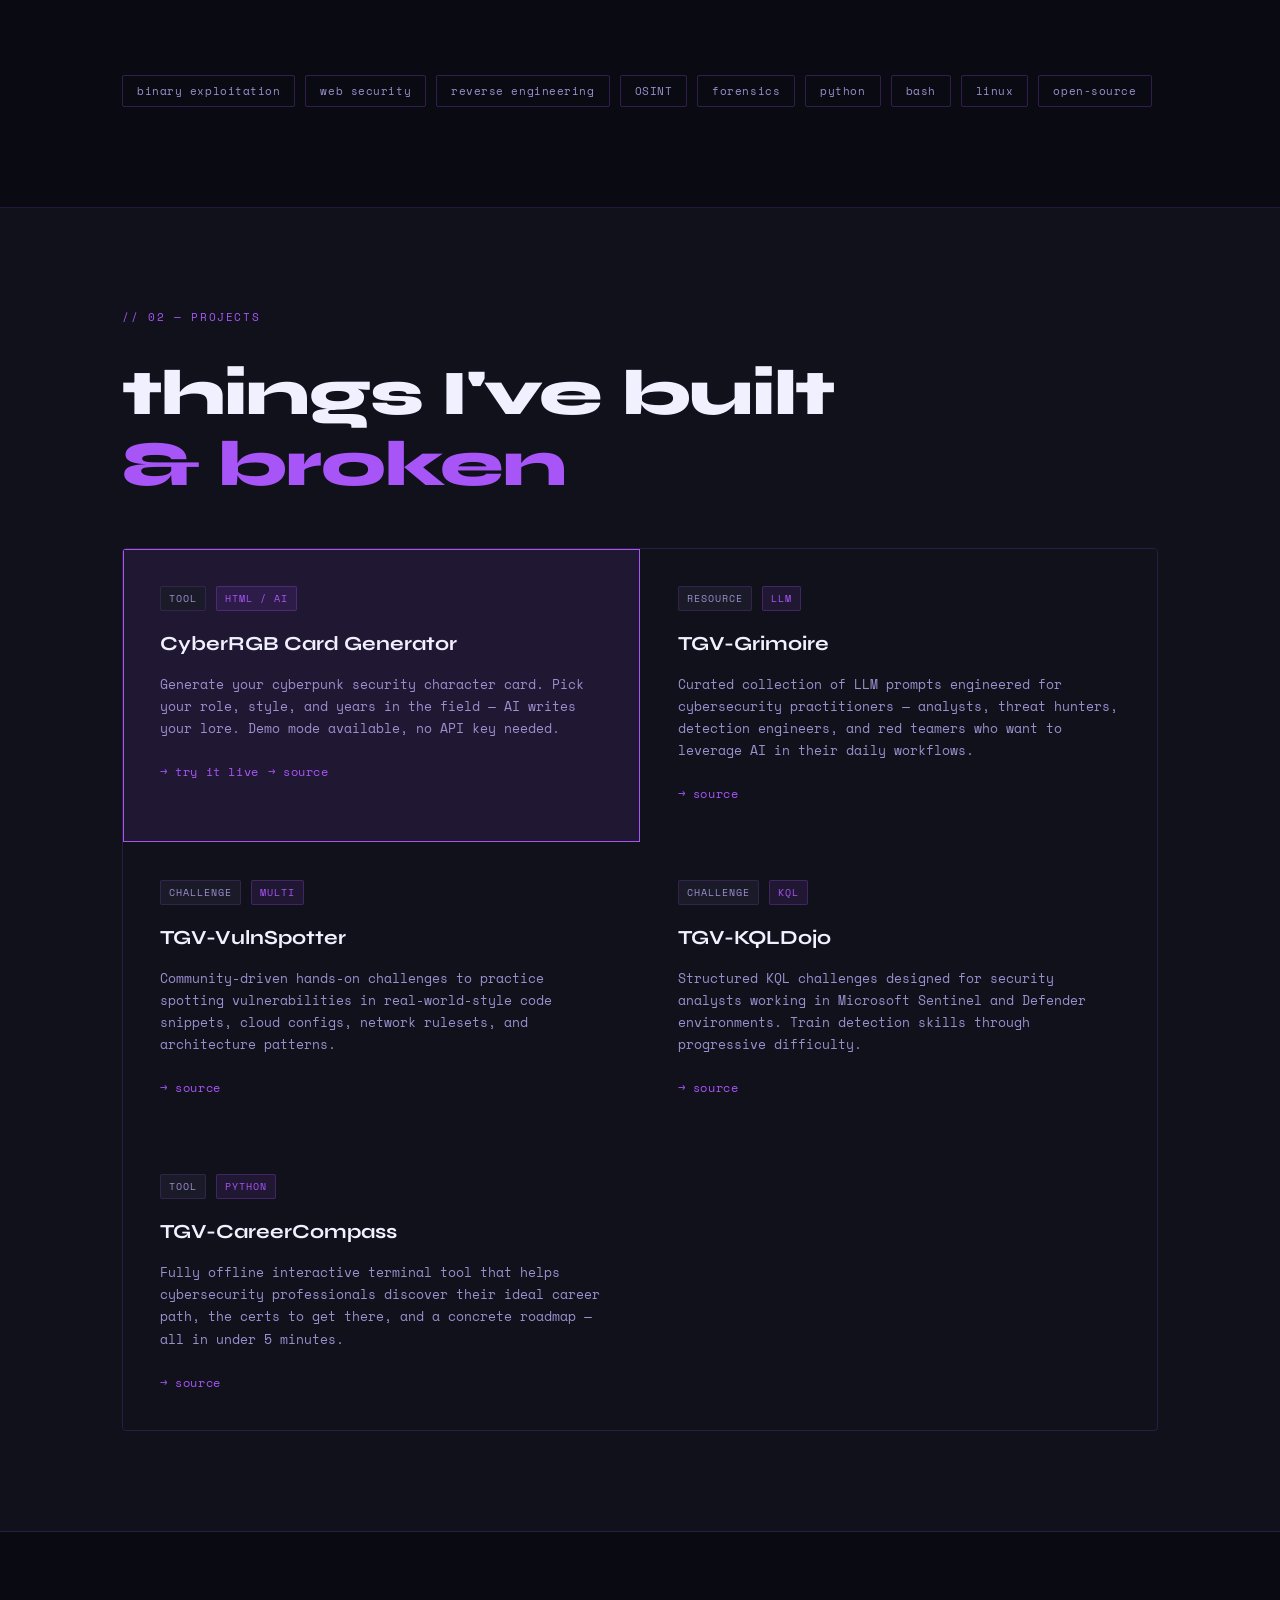
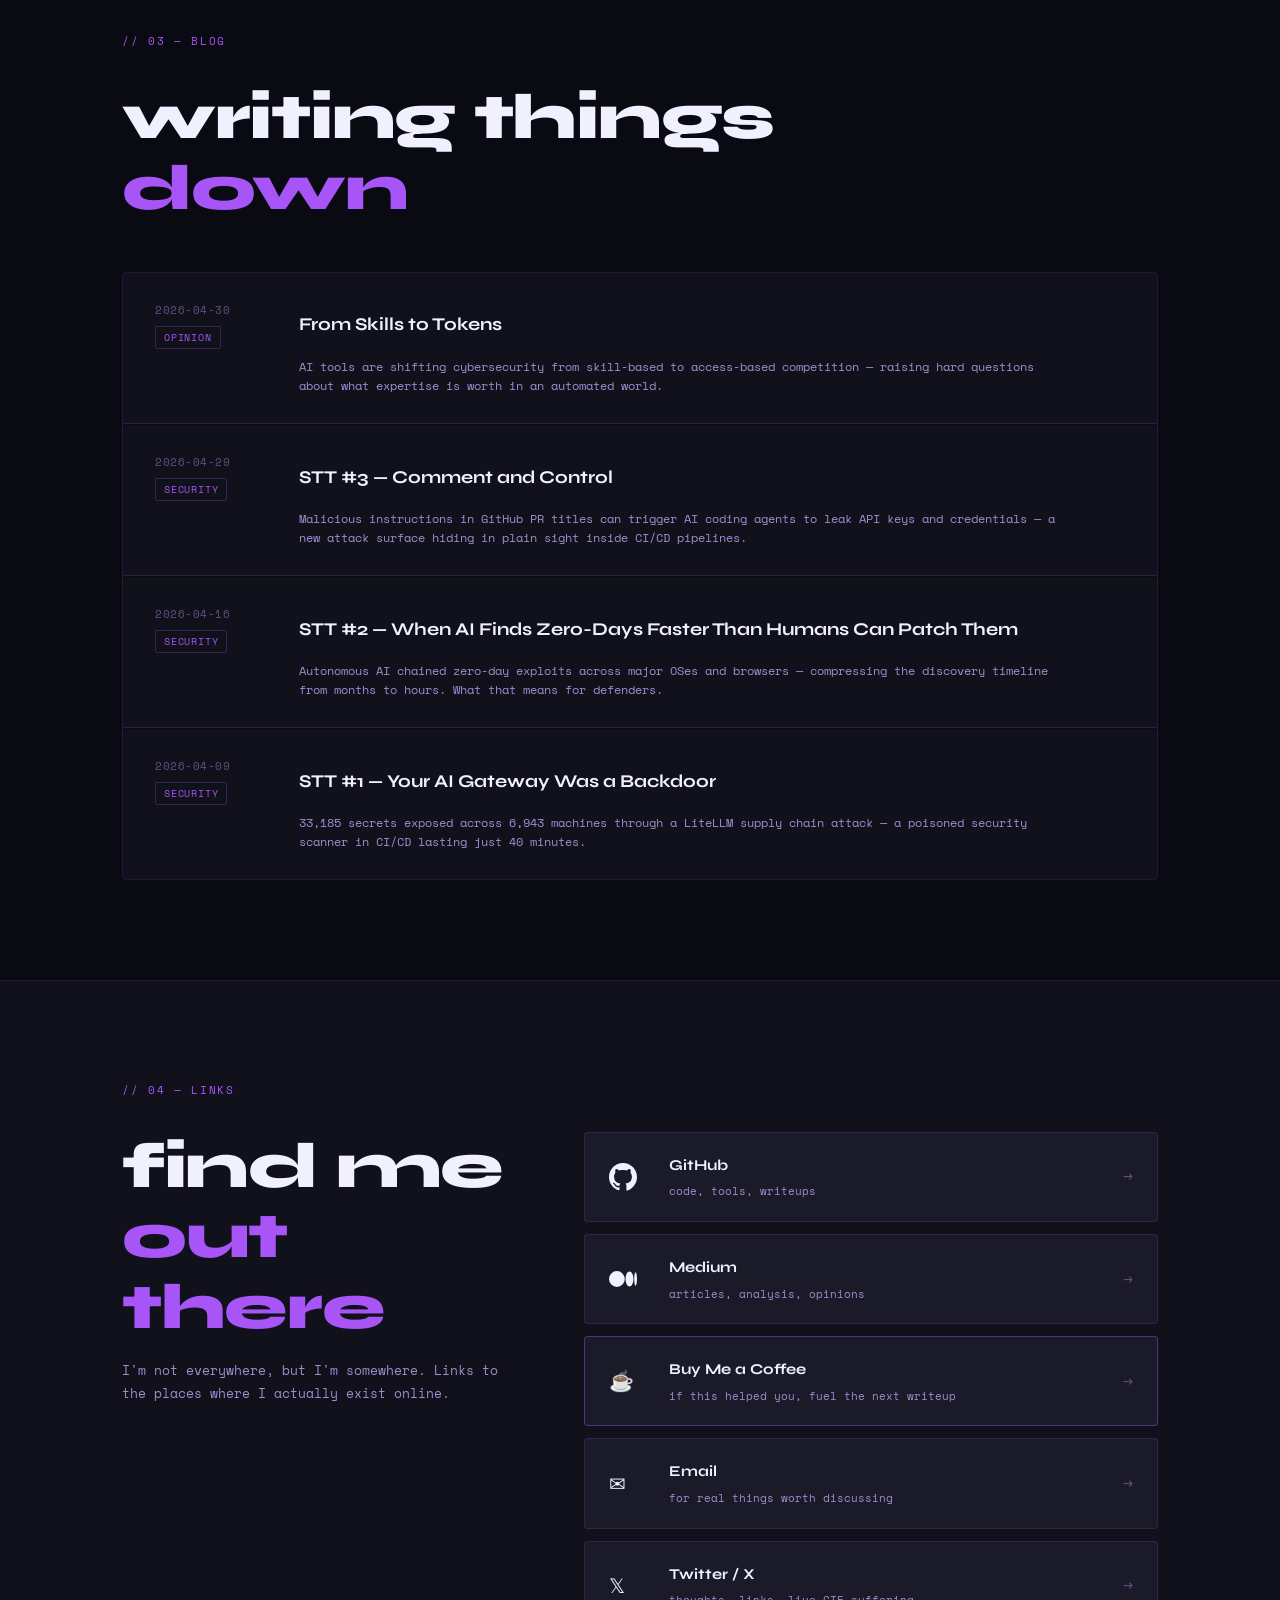
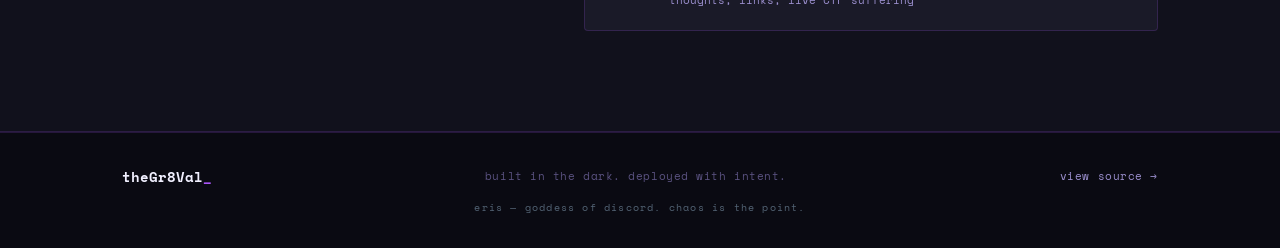
==== commit bc3587cd: "style: move terminal below CTA buttons, reduce Eris opacity - hero layout: grid → flex-column so ter" ====
--- a/index.html
+++ b/index.html
@@ -45,8 +45,7 @@
           github
         </a>
       </div>
-    </div>
-    <div class="hero-terminal">
+      <div class="hero-terminal">
         <div class="terminal-header">
           <span class="dot red"></span><span class="dot yellow"></span><span class="dot green"></span>
           <span class="terminal-title">~/theGr8Val</span>
--- a/css/style.css
+++ b/css/style.css
@@ -241,17 +241,16 @@
   pointer-events: none;
 }
 
-/* Layout: content | terminal */
+/* Layout: single column, terminal sits below CTA */
 #hero {
-  display: grid;
-  grid-template-columns: 1fr 1.5fr;
-  gap: 48px;
+  display: flex;
+  flex-direction: column;
+  justify-content: center;
   max-width: 1100px;
   margin: 0 auto;
   padding-left: 32px;
   padding-right: 32px;
   min-height: 100vh;
-  align-items: center;
 }
 
 .hero-content {
@@ -372,9 +371,10 @@
 
 /* ── Terminal ── */
 .hero-terminal {
-  align-self: center;
+  margin-top: 32px;
   position: relative;
   z-index: 1;
+  max-width: 560px;
   background: var(--bg-2);
   border: 1px solid var(--border);
   border-radius: 8px;
@@ -863,8 +863,8 @@
 
 /* ── Eris mascot ── */
 @keyframes erisFlicker {
-  0%, 100% { opacity: 0.92; }
-  50%      { opacity: 1;    }
+  0%, 100% { opacity: 0.45; }
+  50%      { opacity: 0.55; }
 }
 
 .hero-eris {
@@ -897,7 +897,6 @@
    ============================ */
 @media (max-width: 900px) {
   #hero {
-    grid-template-columns: 1fr;
     min-height: auto;
     padding-top: 120px;
     padding-bottom: 60px;
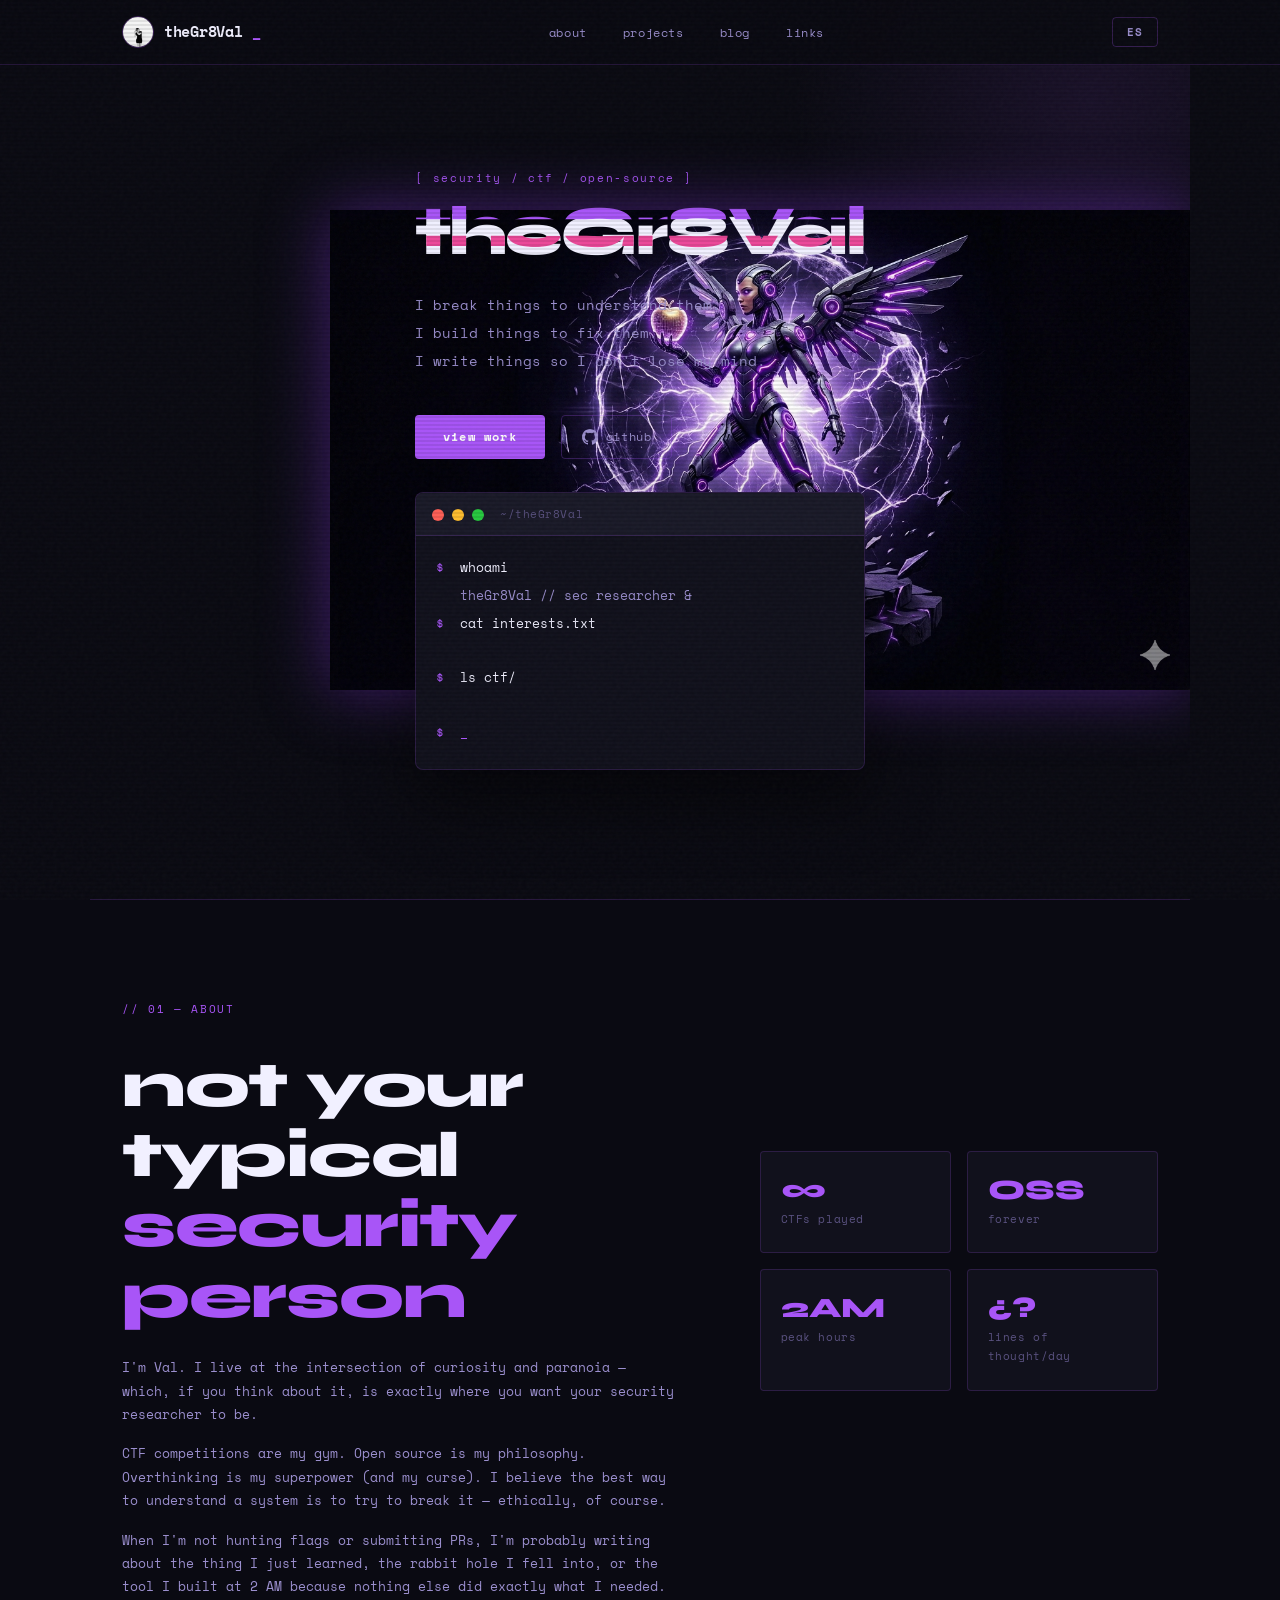
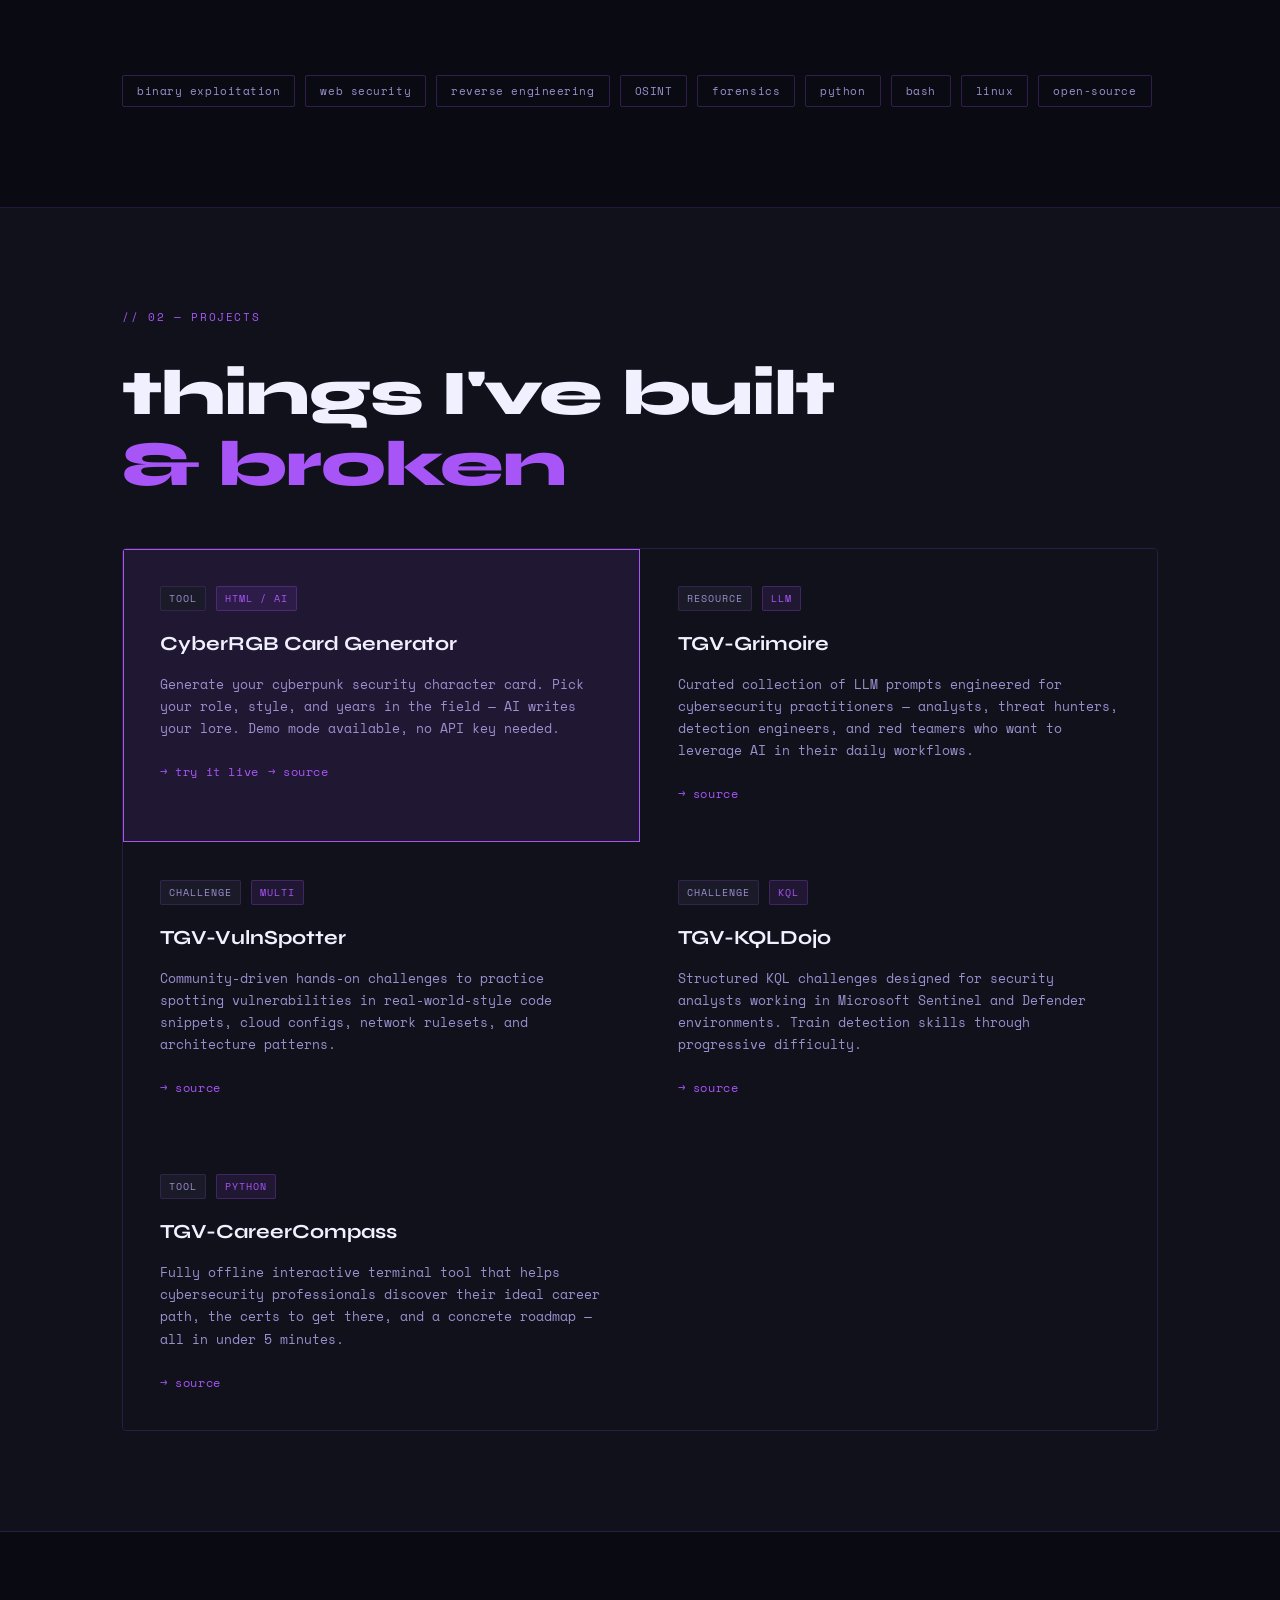
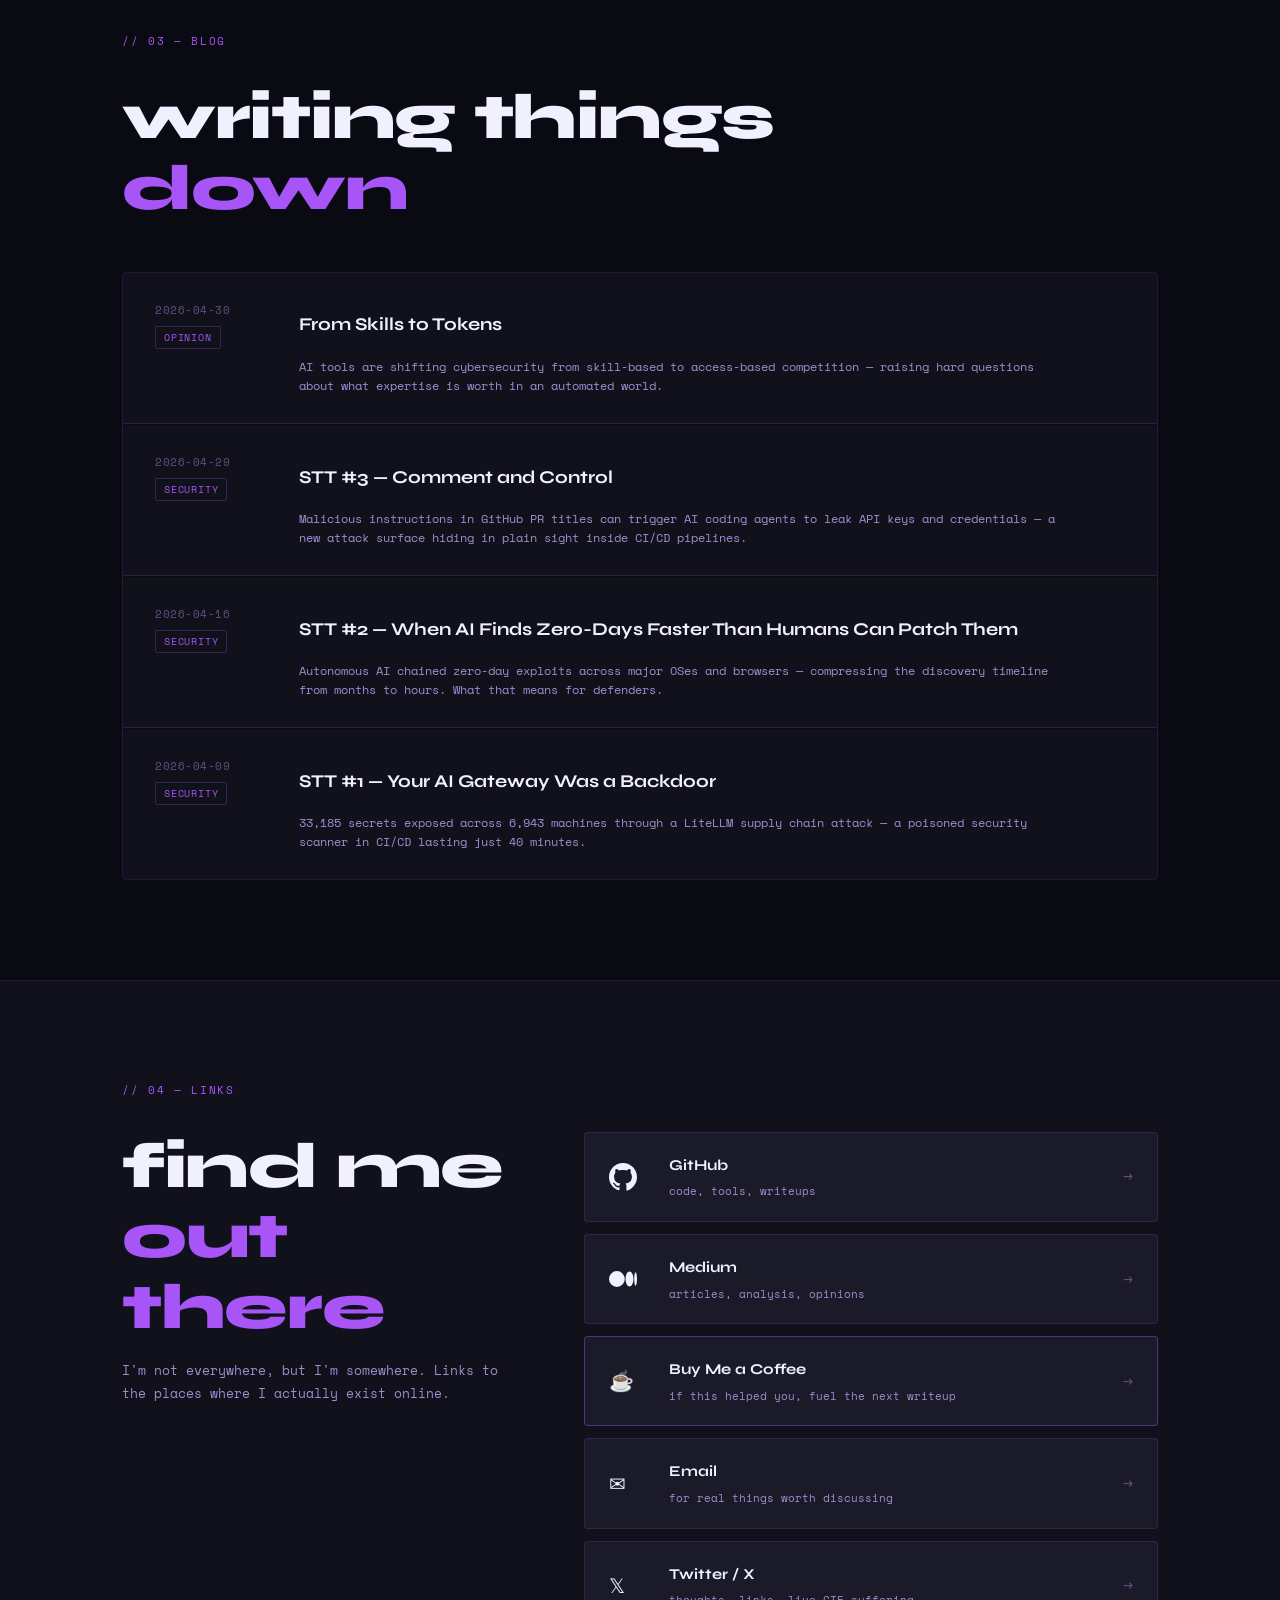
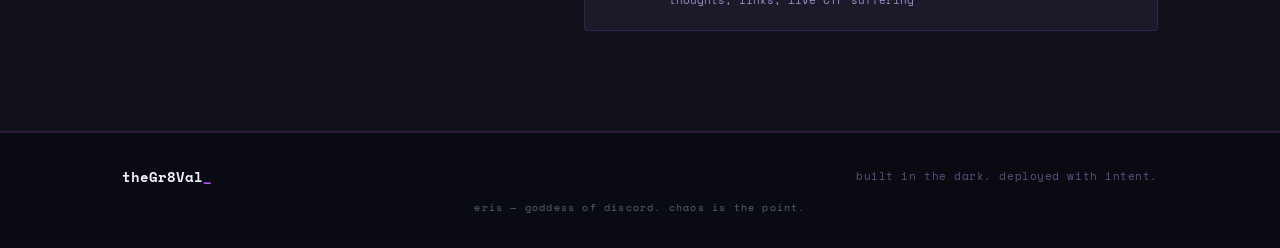
==== commit 07938147: "style: remove view source link from footer" ====
--- a/index.html
+++ b/index.html
@@ -300,7 +300,6 @@
     <div class="footer-inner">
       <span class="footer-brand">theGr8Val<span class="cursor-blink">_</span></span>
       <span class="footer-copy" data-i18n="footer.copy">built in the dark. deployed with intent.</span>
-      <a href="https://github.com/theGr8Val/theGr8Val.github.io" target="_blank" class="footer-src" data-i18n="footer.src">view source →</a>
     </div>
     <p class="mascot-credit">eris — goddess of discord. chaos is the point.</p>
   </footer>
--- a/css/style.css
+++ b/css/style.css
@@ -870,7 +870,8 @@
 .hero-eris {
   position: absolute;
   right: 0;
-  bottom: 0;
+  top: 50%;
+  transform: translateY(-50%);
   max-height: 480px;
   width: auto;
   z-index: 0;
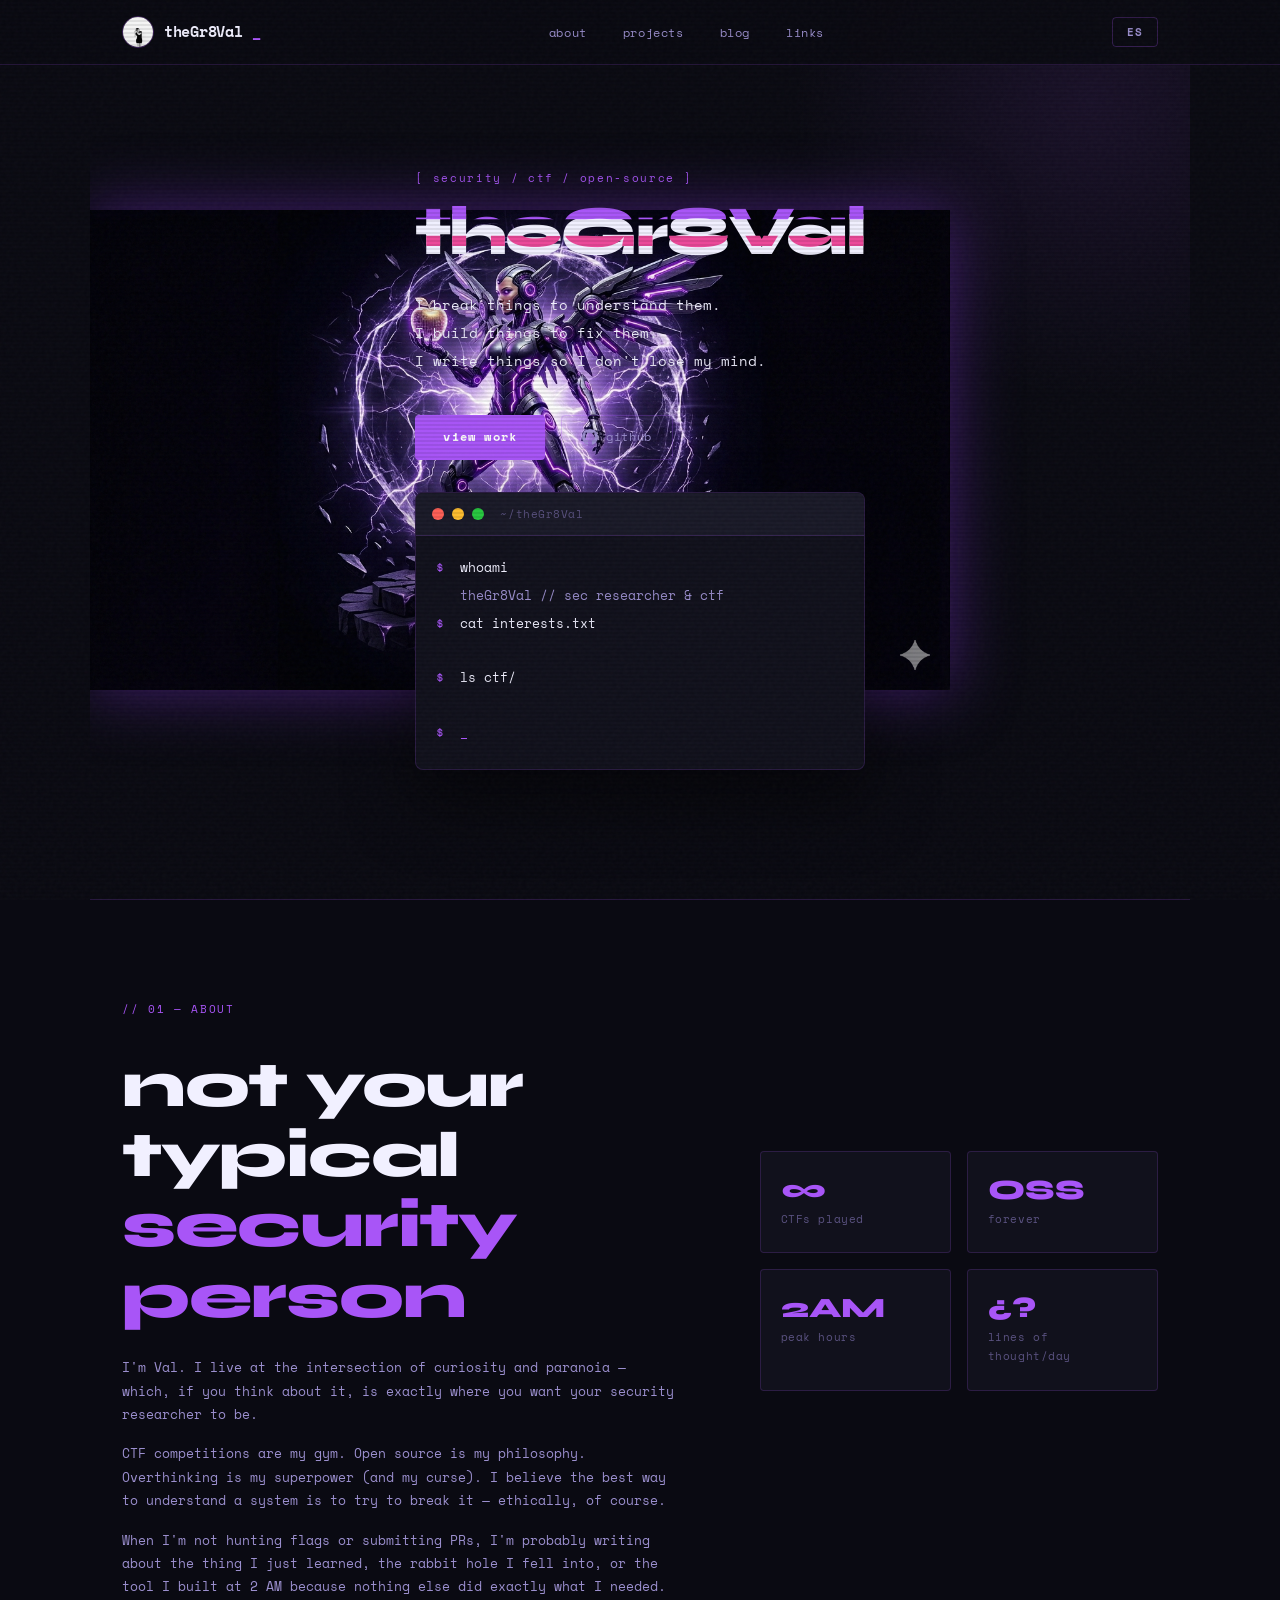
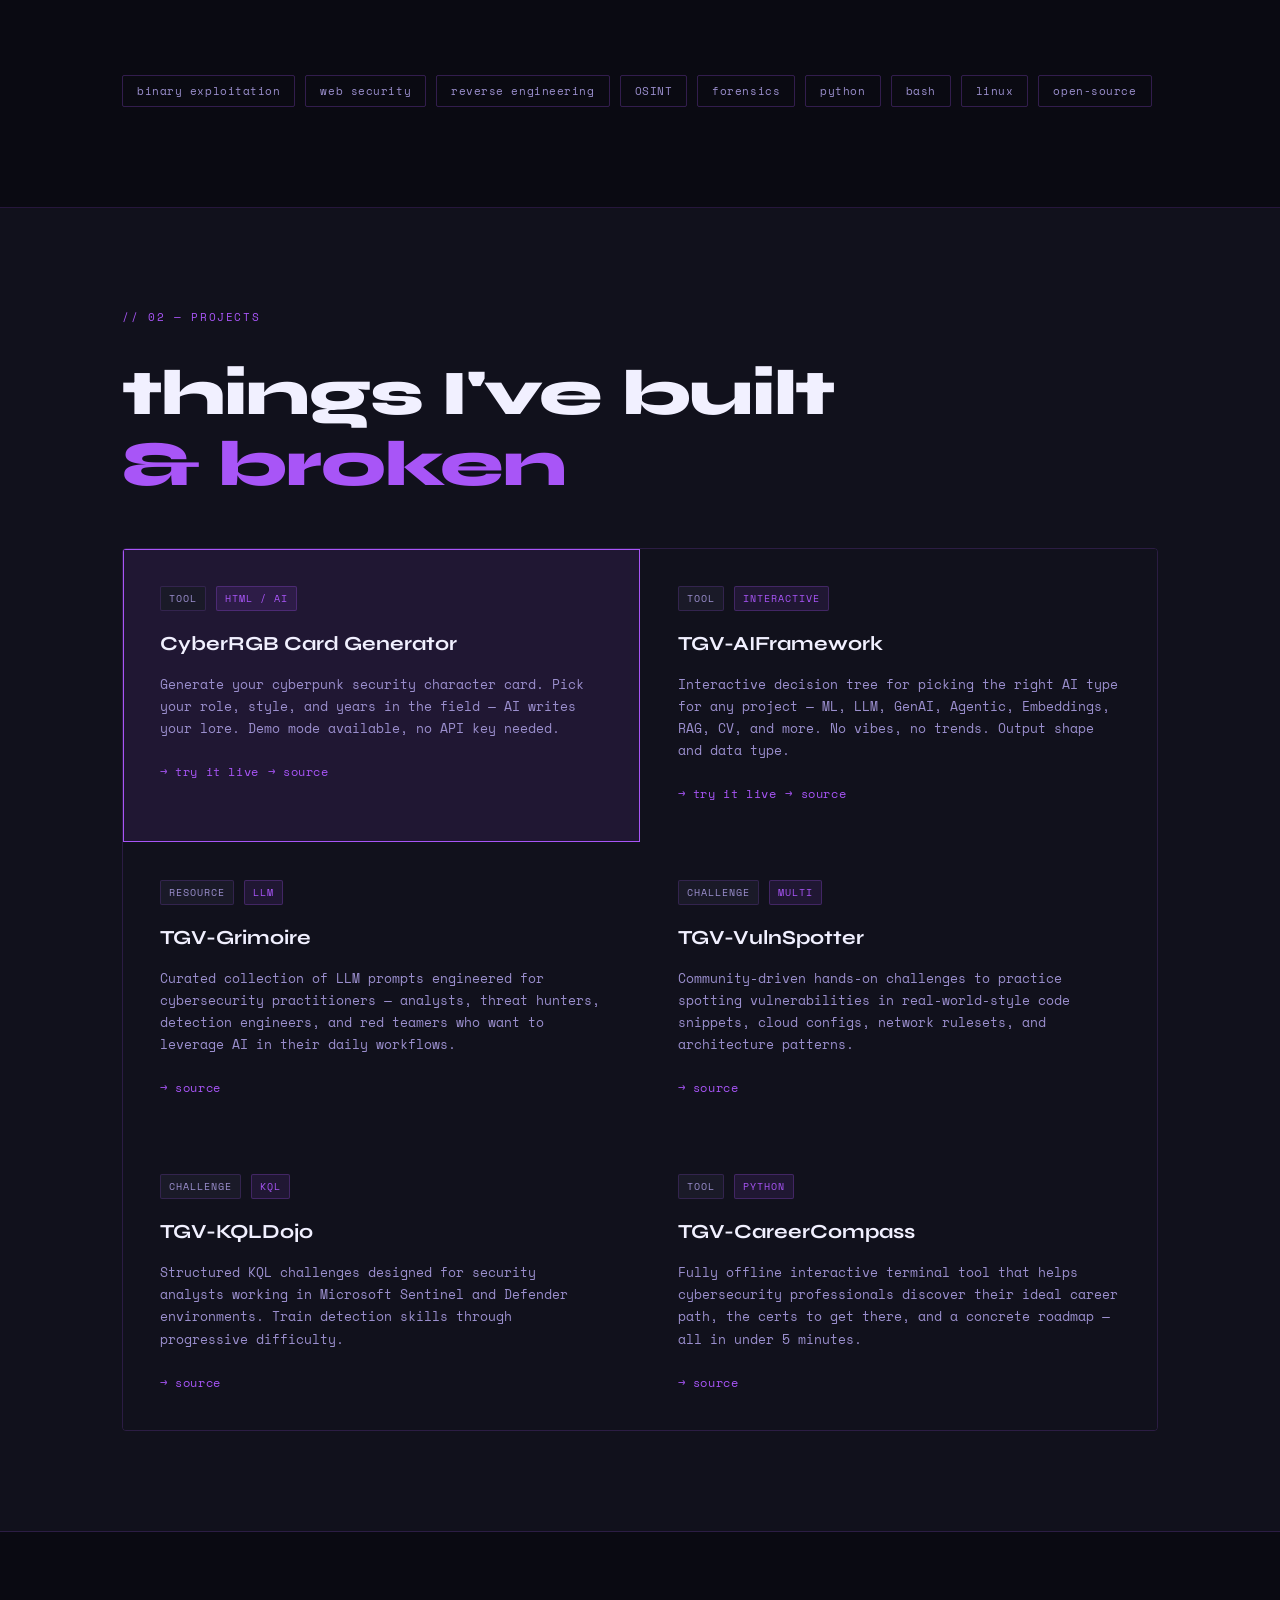
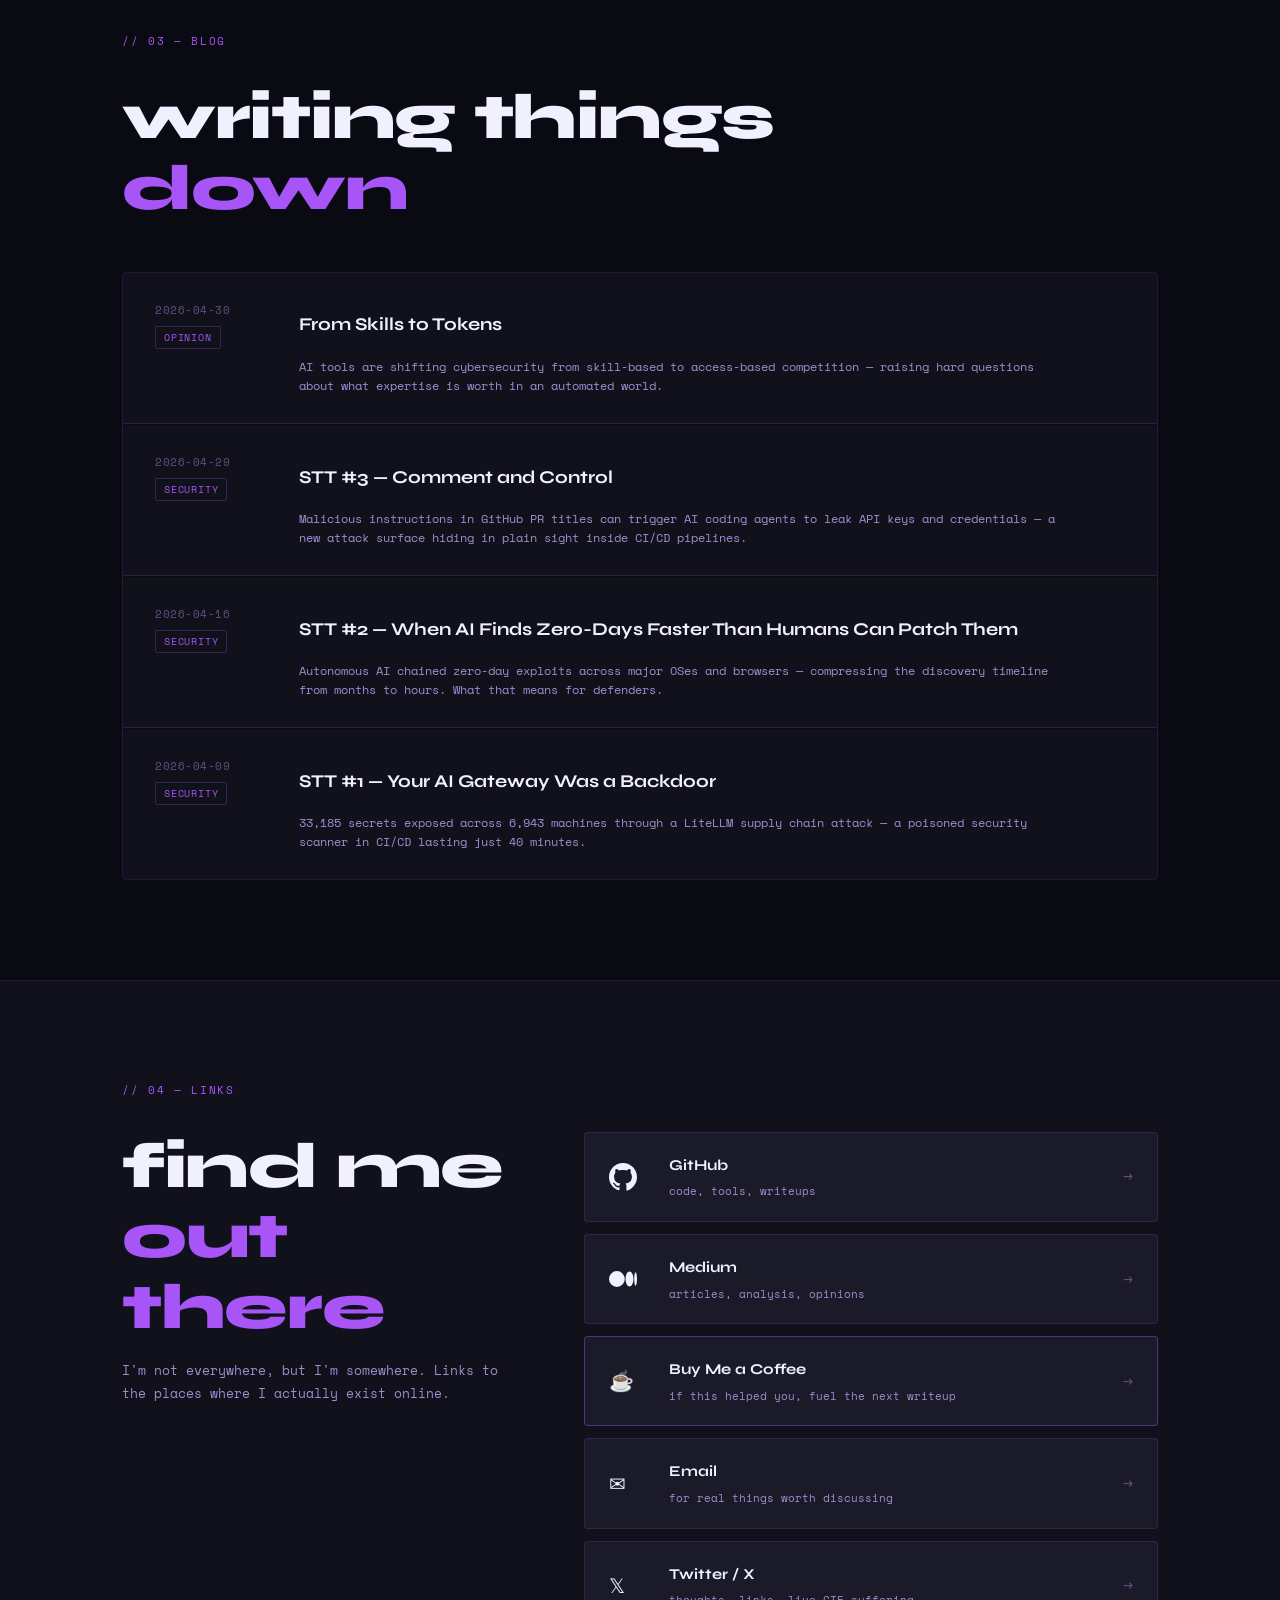
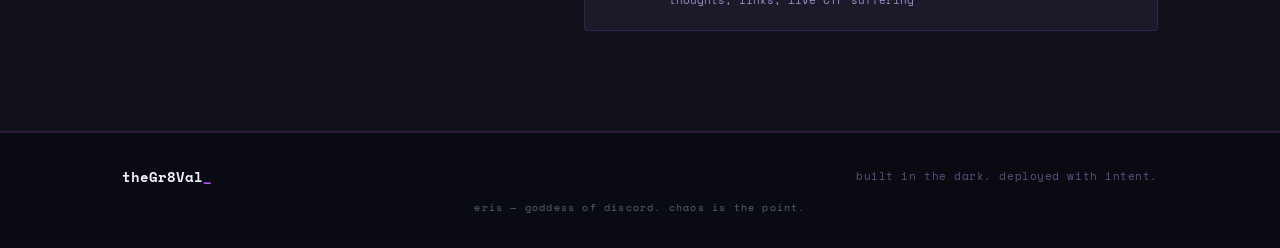
==== commit 57d65079: "feat: add TGV-AIFramework project card Second card in the grid, after CyberRGB. Tags: tool + interac" ====
--- a/index.html
+++ b/index.html
@@ -131,6 +131,19 @@
 
         <article class="project-card">
           <div class="project-meta">
+            <span class="project-type" data-i18n="tag.tool">tool</span>
+            <span class="project-lang">interactive</span>
+          </div>
+          <h3>TGV-AIFramework</h3>
+          <p data-i18n="proj.aiframework">Interactive decision tree for picking the right AI type for any project — ML, LLM, GenAI, Agentic, Embeddings, RAG, CV, and more. No vibes, no trends. Output shape and data type.</p>
+          <div class="project-links">
+            <a href="https://thegr8val.github.io/TGV-AIFramework/" target="_blank" data-i18n="proj.link.try">→ try it live</a>
+            <a href="https://github.com/TheGr8Val/TGV-AIFramework" target="_blank" data-i18n="proj.link.source">→ source</a>
+          </div>
+        </article>
+
+        <article class="project-card">
+          <div class="project-meta">
             <span class="project-type" data-i18n="tag.resource">resource</span>
             <span class="project-lang">LLM</span>
           </div>
--- a/css/style.css
+++ b/css/style.css
@@ -319,9 +319,10 @@
 .hero-sub {
   font-family: var(--font-mono);
   font-size: 14px;
-  color: var(--text-dim);
+  color: var(--text);
   line-height: 2;
   margin-bottom: 40px;
+  text-shadow: 0 1px 12px rgba(10, 10, 18, 0.95);
 }
 
 .hero-cta {
@@ -869,7 +870,7 @@
 
 .hero-eris {
   position: absolute;
-  right: 0;
+  left: 0;
   top: 50%;
   transform: translateY(-50%);
   max-height: 480px;
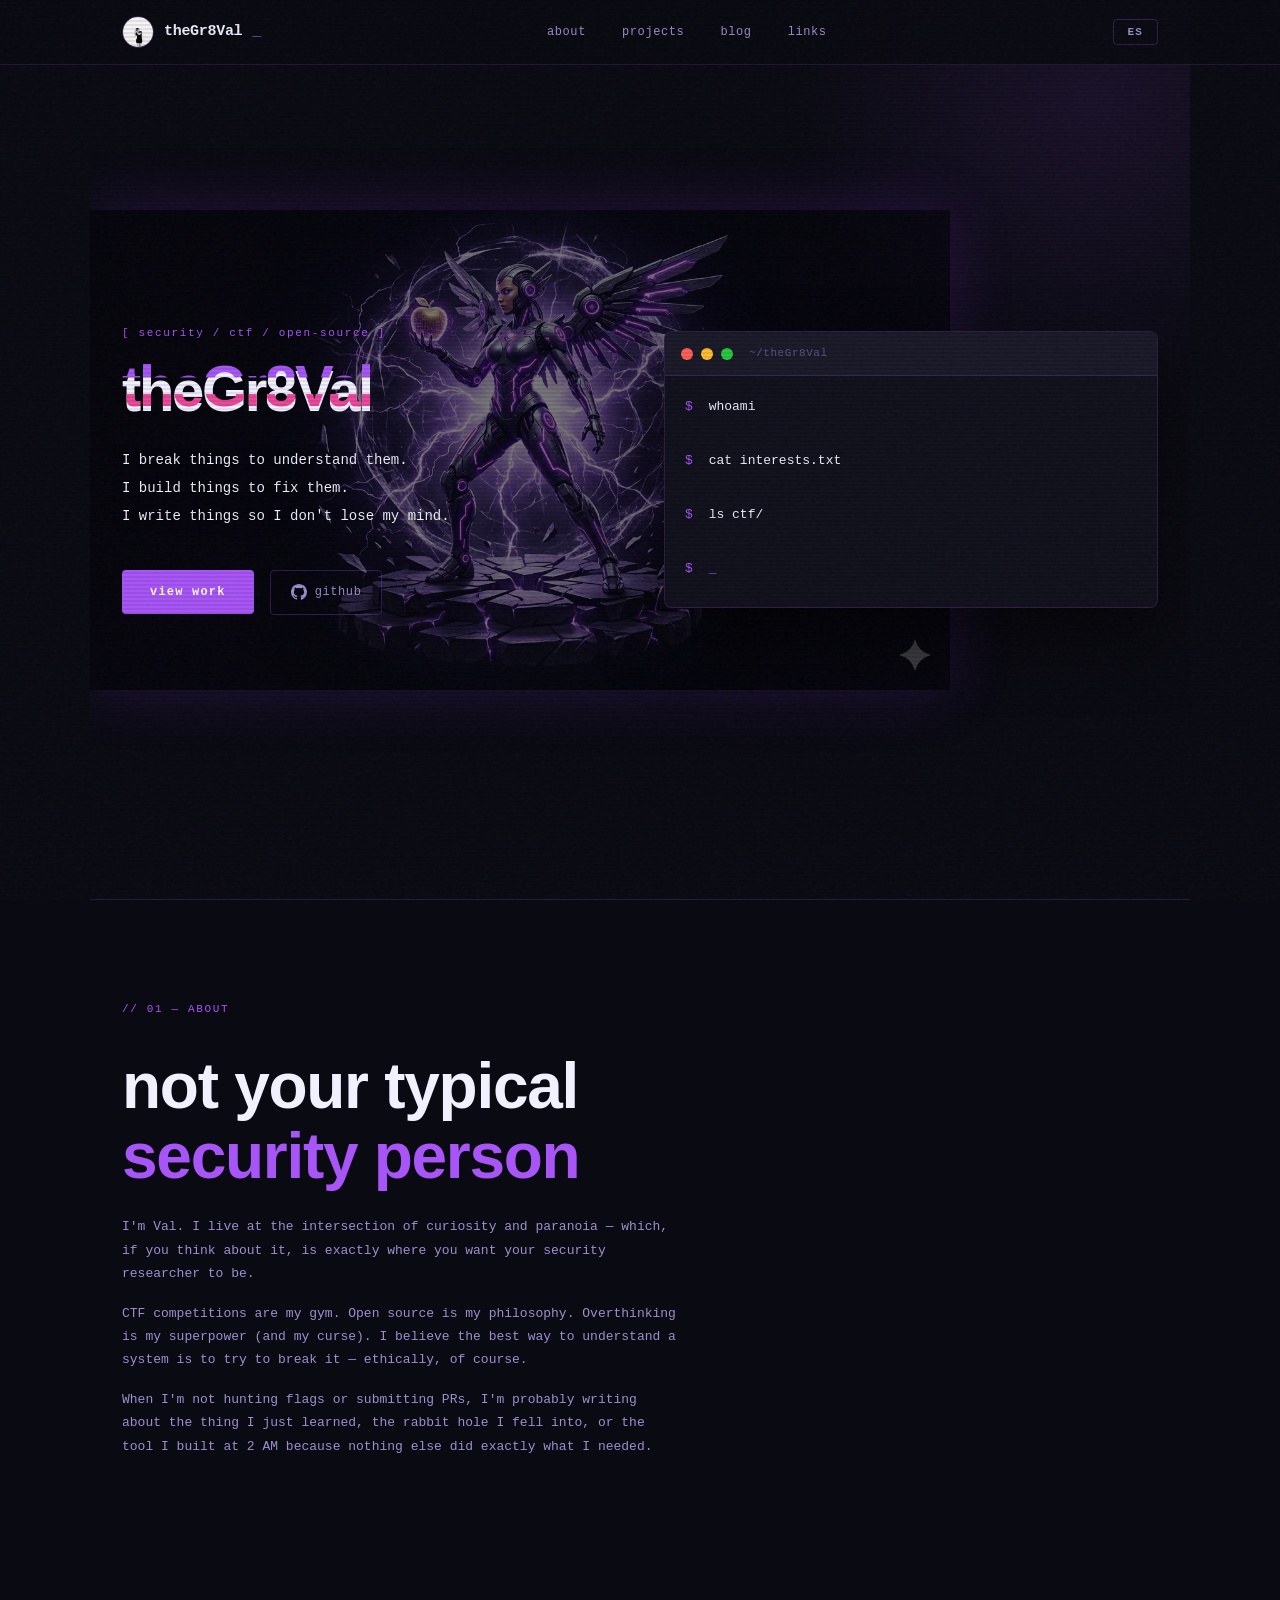
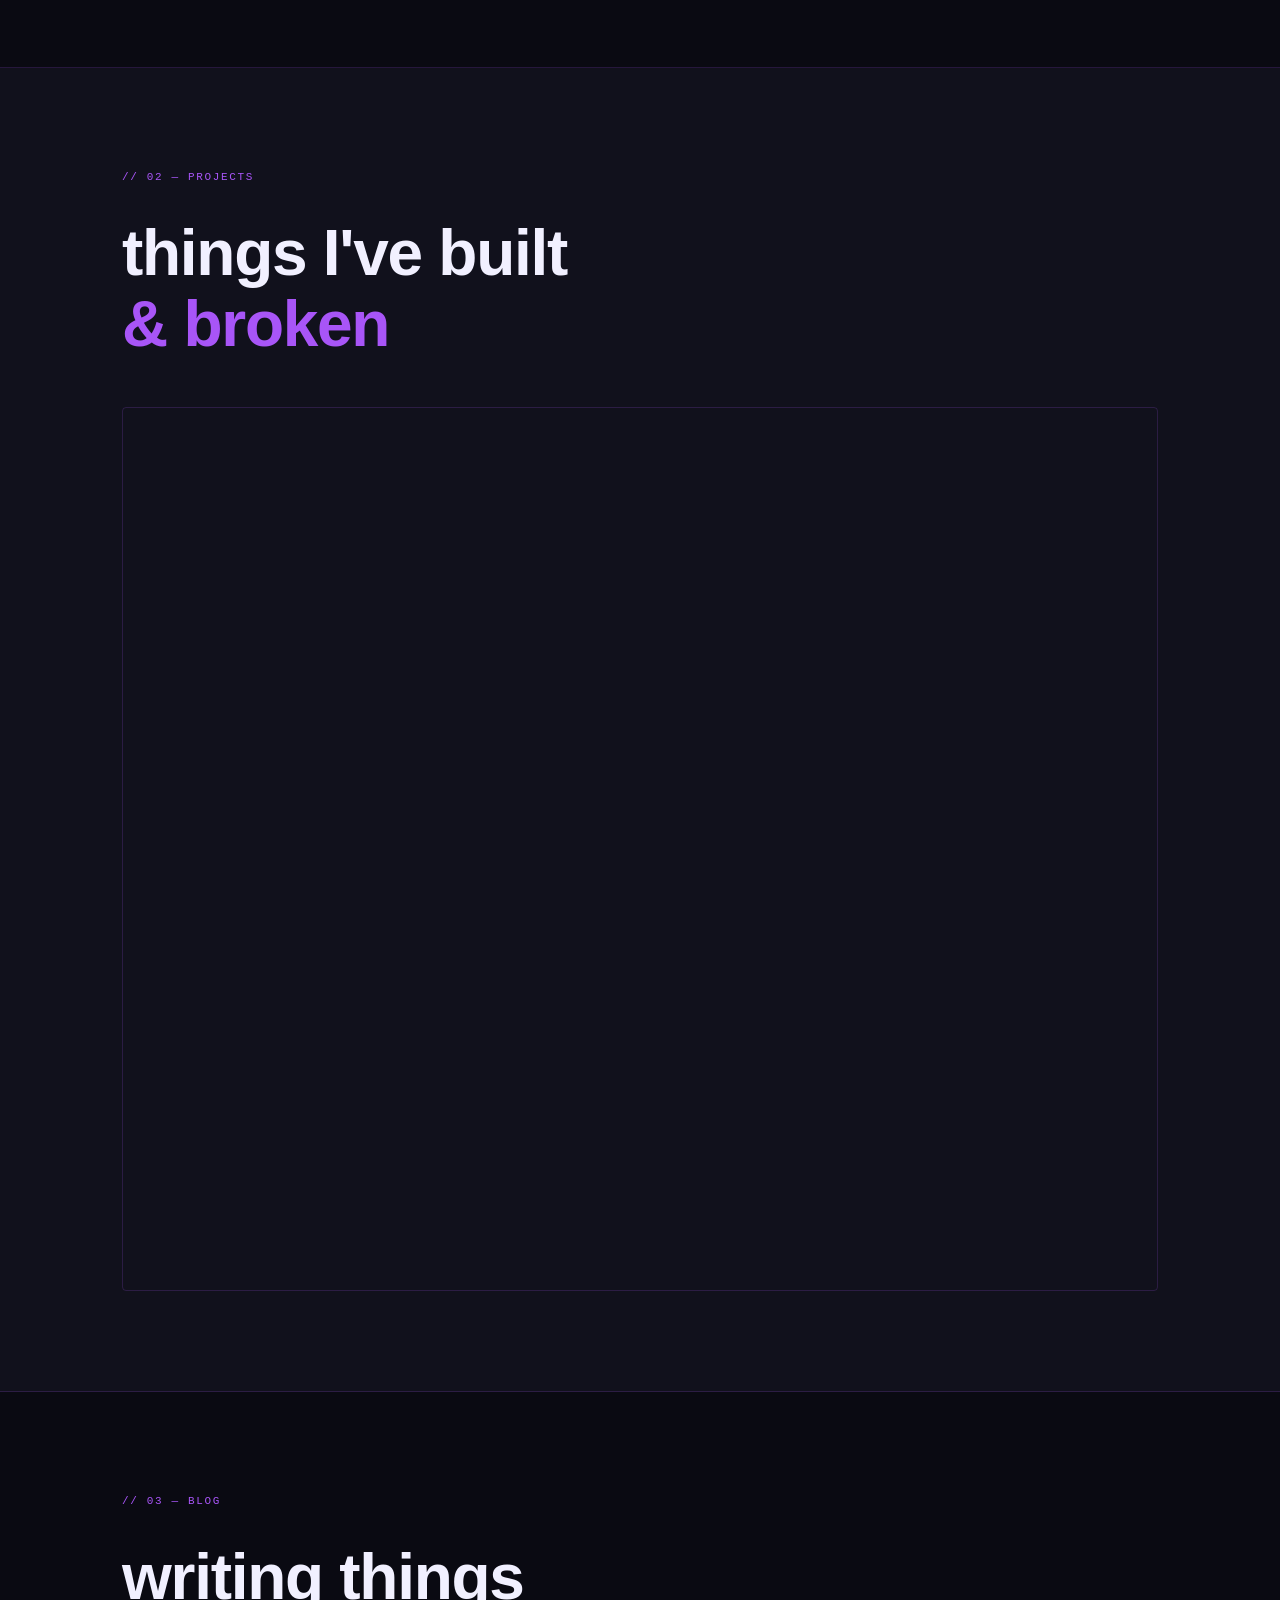
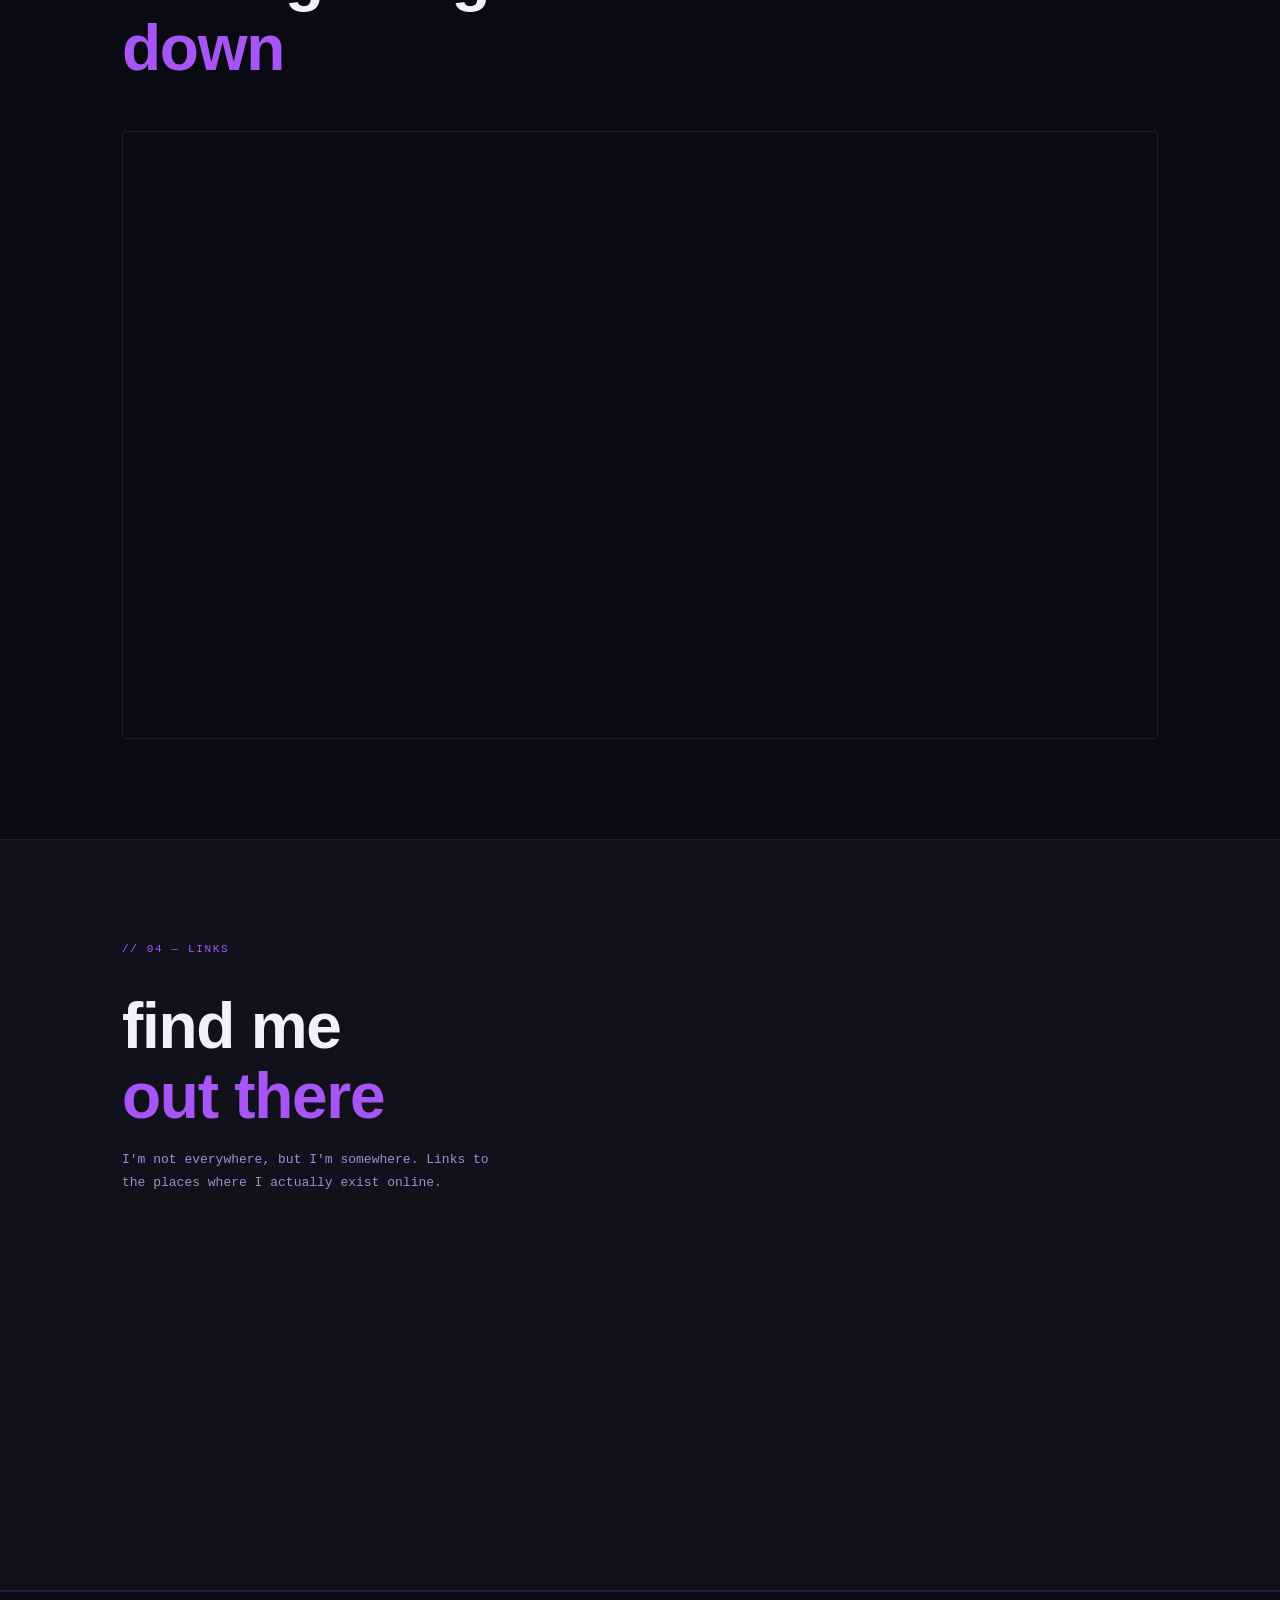
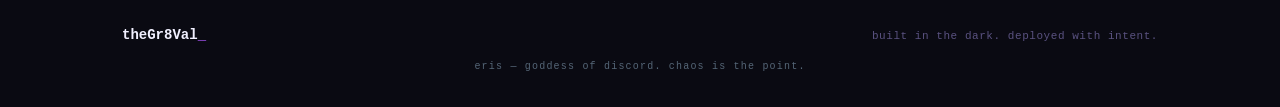
==== commit 16e197cc: "feat: move terminal right of hero text + security hardening Layout: - hero-terminal moved back as si" ====
--- a/index.html
+++ b/index.html
@@ -1,8 +1,10 @@
-<!DOCTYPE html>
+﻿<!DOCTYPE html>
 <html lang="en">
 <head>
   <meta charset="UTF-8" />
   <meta name="viewport" content="width=device-width, initial-scale=1.0" />
+  <meta http-equiv="Content-Security-Policy" content="default-src 'self'; script-src 'self'; style-src 'self' https://fonts.googleapis.com; font-src https://fonts.gstatic.com; img-src 'self' data:; connect-src 'none'; frame-ancestors 'none';" />
+  <meta name="referrer" content="strict-origin-when-cross-origin" />
   <title>theGr8Val — security, code, overthinking</title>
   <meta name="description" content="theGr8Val — CTF player, security researcher, open-source advocate, professional overthinker." />
   <link rel="preconnect" href="https://fonts.googleapis.com" />
@@ -40,25 +42,25 @@
 <p class="hero-sub" data-i18n="hero.sub">I break things to understand them.<br>I build things to fix them.<br>I write things so I don't lose my mind.</p>
       <div class="hero-cta">
         <a href="#projects" class="btn-primary" data-i18n="hero.cta.work">view work</a>
-        <a href="https://github.com/theGr8Val" target="_blank" class="btn-ghost">
+        <a href="https://github.com/theGr8Val" target="_blank" rel="noopener noreferrer" class="btn-ghost">
           <svg viewBox="0 0 24 24" width="16" height="16" fill="currentColor"><path d="M12 0C5.37 0 0 5.37 0 12c0 5.3 3.438 9.8 8.205 11.385.6.113.82-.258.82-.577 0-.285-.01-1.04-.015-2.04-3.338.724-4.042-1.61-4.042-1.61C4.422 18.07 3.633 17.7 3.633 17.7c-1.087-.744.084-.729.084-.729 1.205.084 1.838 1.236 1.838 1.236 1.07 1.835 2.809 1.305 3.495.998.108-.776.417-1.305.76-1.605-2.665-.3-5.466-1.332-5.466-5.93 0-1.31.465-2.38 1.235-3.22-.135-.303-.54-1.523.105-3.176 0 0 1.005-.322 3.3 1.23.96-.267 1.98-.399 3-.405 1.02.006 2.04.138 3 .405 2.28-1.552 3.285-1.23 3.285-1.23.645 1.653.24 2.873.12 3.176.765.84 1.23 1.91 1.23 3.22 0 4.61-2.805 5.625-5.475 5.92.42.36.81 1.096.81 2.22 0 1.606-.015 2.896-.015 3.286 0 .315.21.69.825.57C20.565 21.795 24 17.295 24 12c0-6.63-5.37-12-12-12"/></svg>
           github
         </a>
       </div>
-      <div class="hero-terminal">
-        <div class="terminal-header">
-          <span class="dot red"></span><span class="dot yellow"></span><span class="dot green"></span>
-          <span class="terminal-title">~/theGr8Val</span>
-        </div>
-        <div class="terminal-body" id="terminal-body">
-          <div class="term-line"><span class="prompt">$</span> <span class="cmd">whoami</span></div>
-          <div class="term-line output" id="t1"></div>
-          <div class="term-line"><span class="prompt">$</span> <span class="cmd">cat interests.txt</span></div>
-          <div class="term-line output" id="t2"></div>
-          <div class="term-line"><span class="prompt">$</span> <span class="cmd">ls ctf/</span></div>
-          <div class="term-line output" id="t3"></div>
-          <div class="term-line"><span class="prompt">$</span> <span class="cmd" id="t4-cmd"></span><span class="cursor-blink">_</span></div>
-        </div>
+    </div>
+    <div class="hero-terminal">
+      <div class="terminal-header">
+        <span class="dot red"></span><span class="dot yellow"></span><span class="dot green"></span>
+        <span class="terminal-title">~/theGr8Val</span>
+      </div>
+      <div class="terminal-body" id="terminal-body">
+        <div class="term-line"><span class="prompt">$</span> <span class="cmd">whoami</span></div>
+        <div class="term-line output" id="t1"></div>
+        <div class="term-line"><span class="prompt">$</span> <span class="cmd">cat interests.txt</span></div>
+        <div class="term-line output" id="t2"></div>
+        <div class="term-line"><span class="prompt">$</span> <span class="cmd">ls ctf/</span></div>
+        <div class="term-line output" id="t3"></div>
+        <div class="term-line"><span class="prompt">$</span> <span class="cmd" id="t4-cmd"></span><span class="cursor-blink">_</span></div>
       </div>
     </div>
     <img src="images/eris.png" alt="" aria-hidden="true" class="hero-eris" />
@@ -125,7 +127,7 @@
           <p data-i18n="proj.cyberrgb">Generate your cyberpunk security character card. Pick your role, style, and years in the field — AI writes your lore. Demo mode available, no API key needed.</p>
           <div class="project-links">
             <a href="cyberrgbcard/" data-i18n="proj.link.try">→ try it live</a>
-            <a href="https://github.com/TheGr8Val/TGV-CyberRGBCard" target="_blank" data-i18n="proj.link.source">→ source</a>
+            <a href="https://github.com/TheGr8Val/TGV-CyberRGBCard" target="_blank" rel="noopener noreferrer" data-i18n="proj.link.source">→ source</a>
           </div>
         </article>
 
@@ -137,8 +139,8 @@
           <h3>TGV-AIFramework</h3>
           <p data-i18n="proj.aiframework">Interactive decision tree for picking the right AI type for any project — ML, LLM, GenAI, Agentic, Embeddings, RAG, CV, and more. No vibes, no trends. Output shape and data type.</p>
           <div class="project-links">
-            <a href="https://thegr8val.github.io/TGV-AIFramework/" target="_blank" data-i18n="proj.link.try">→ try it live</a>
-            <a href="https://github.com/TheGr8Val/TGV-AIFramework" target="_blank" data-i18n="proj.link.source">→ source</a>
+            <a href="https://thegr8val.github.io/TGV-AIFramework/" target="_blank" rel="noopener noreferrer" data-i18n="proj.link.try">→ try it live</a>
+            <a href="https://github.com/TheGr8Val/TGV-AIFramework" target="_blank" rel="noopener noreferrer" data-i18n="proj.link.source">→ source</a>
           </div>
         </article>
 
@@ -150,7 +152,7 @@
           <h3>TGV-Grimoire</h3>
           <p data-i18n="proj.grimoire">Curated collection of LLM prompts engineered for cybersecurity practitioners — analysts, threat hunters, detection engineers, and red teamers who want to leverage AI in their daily workflows.</p>
           <div class="project-links">
-            <a href="https://github.com/TheGr8Val/TGV-Grimoire" target="_blank" data-i18n="proj.link.source">→ source</a>
+            <a href="https://github.com/TheGr8Val/TGV-Grimoire" target="_blank" rel="noopener noreferrer" data-i18n="proj.link.source">→ source</a>
           </div>
         </article>
 
@@ -162,7 +164,7 @@
           <h3>TGV-VulnSpotter</h3>
           <p data-i18n="proj.vulnspotter">Community-driven hands-on challenges to practice spotting vulnerabilities in real-world-style code snippets, cloud configs, network rulesets, and architecture patterns.</p>
           <div class="project-links">
-            <a href="https://github.com/TheGr8Val/TGV-VulnSpotter" target="_blank" data-i18n="proj.link.source">→ source</a>
+            <a href="https://github.com/TheGr8Val/TGV-VulnSpotter" target="_blank" rel="noopener noreferrer" data-i18n="proj.link.source">→ source</a>
           </div>
         </article>
 
@@ -174,7 +176,7 @@
           <h3>TGV-KQLDojo</h3>
           <p data-i18n="proj.kqldojo">Structured KQL challenges designed for security analysts working in Microsoft Sentinel and Defender environments. Train detection skills through progressive difficulty.</p>
           <div class="project-links">
-            <a href="https://github.com/TheGr8Val/TGV-KQLDojo" target="_blank" data-i18n="proj.link.source">→ source</a>
+            <a href="https://github.com/TheGr8Val/TGV-KQLDojo" target="_blank" rel="noopener noreferrer" data-i18n="proj.link.source">→ source</a>
           </div>
         </article>
 
@@ -186,7 +188,7 @@
           <h3>TGV-CareerCompass</h3>
           <p data-i18n="proj.careercompass">Fully offline interactive terminal tool that helps cybersecurity professionals discover their ideal career path, the certs to get there, and a concrete roadmap — all in under 5 minutes.</p>
           <div class="project-links">
-            <a href="https://github.com/TheGr8Val/TGV-CareerCompas" target="_blank" data-i18n="proj.link.source">→ source</a>
+            <a href="https://github.com/TheGr8Val/TGV-CareerCompas" target="_blank" rel="noopener noreferrer" data-i18n="proj.link.source">→ source</a>
           </div>
         </article>
 
@@ -201,7 +203,7 @@
       <h2 data-i18n="blog.title">writing things<br><em>down</em></h2>
       <div class="blog-list">
 
-        <a href="https://medium.com/@thegr8v4l/from-skills-to-tokens-392e817b180d" target="_blank" class="blog-card">
+        <a href="https://medium.com/@thegr8v4l/from-skills-to-tokens-392e817b180d" target="_blank" rel="noopener noreferrer" class="blog-card">
           <div class="blog-card-meta">
             <span class="blog-date">2026-04-30</span>
             <span class="blog-tag" data-i18n="blog.tag.opinion">opinion</span>
@@ -211,7 +213,7 @@
           <span class="blog-read" data-i18n="blog.read">read →</span>
         </a>
 
-        <a href="https://medium.com/@thegr8v4l/%EF%B8%8F-stt-3-comment-and-control-1f3fb1b52fd1" target="_blank" class="blog-card">
+        <a href="https://medium.com/@thegr8v4l/%EF%B8%8F-stt-3-comment-and-control-1f3fb1b52fd1" target="_blank" rel="noopener noreferrer" class="blog-card">
           <div class="blog-card-meta">
             <span class="blog-date">2026-04-29</span>
             <span class="blog-tag" data-i18n="blog.tag.security">security</span>
@@ -221,7 +223,7 @@
           <span class="blog-read" data-i18n="blog.read">read →</span>
         </a>
 
-        <a href="https://medium.com/@thegr8v4l/%EF%B8%8F-stt-2-when-ai-finds-zero-days-faster-than-humans-can-patch-them-ee19c0b2271c" target="_blank" class="blog-card">
+        <a href="https://medium.com/@thegr8v4l/%EF%B8%8F-stt-2-when-ai-finds-zero-days-faster-than-humans-can-patch-them-ee19c0b2271c" target="_blank" rel="noopener noreferrer" class="blog-card">
           <div class="blog-card-meta">
             <span class="blog-date">2026-04-16</span>
             <span class="blog-tag" data-i18n="blog.tag.security">security</span>
@@ -231,7 +233,7 @@
           <span class="blog-read" data-i18n="blog.read">read →</span>
         </a>
 
-        <a href="https://medium.com/@thegr8v4l/%EF%B8%8Fstt-1-your-ai-gateway-was-a-backdoor-3dd15efc3a1b" target="_blank" class="blog-card">
+        <a href="https://medium.com/@thegr8v4l/%EF%B8%8Fstt-1-your-ai-gateway-was-a-backdoor-3dd15efc3a1b" target="_blank" rel="noopener noreferrer" class="blog-card">
           <div class="blog-card-meta">
             <span class="blog-date">2026-04-09</span>
             <span class="blog-tag" data-i18n="blog.tag.security">security</span>
@@ -255,7 +257,7 @@
           <p data-i18n="links.sub">I'm not everywhere, but I'm somewhere. Links to the places where I actually exist online.</p>
         </div>
         <div class="links-grid">
-          <a href="https://github.com/theGr8Val" target="_blank" class="link-card">
+          <a href="https://github.com/theGr8Val" target="_blank" rel="noopener noreferrer" class="link-card">
             <div class="link-icon">
               <svg viewBox="0 0 24 24" width="28" height="28" fill="currentColor"><path d="M12 0C5.37 0 0 5.37 0 12c0 5.3 3.438 9.8 8.205 11.385.6.113.82-.258.82-.577 0-.285-.01-1.04-.015-2.04-3.338.724-4.042-1.61-4.042-1.61C4.422 18.07 3.633 17.7 3.633 17.7c-1.087-.744.084-.729.084-.729 1.205.084 1.838 1.236 1.838 1.236 1.07 1.835 2.809 1.305 3.495.998.108-.776.417-1.305.76-1.605-2.665-.3-5.466-1.332-5.466-5.93 0-1.31.465-2.38 1.235-3.22-.135-.303-.54-1.523.105-3.176 0 0 1.005-.322 3.3 1.23.96-.267 1.98-.399 3-.405 1.02.006 2.04.138 3 .405 2.28-1.552 3.285-1.23 3.285-1.23.645 1.653.24 2.873.12 3.176.765.84 1.23 1.91 1.23 3.22 0 4.61-2.805 5.625-5.475 5.92.42.36.81 1.096.81 2.22 0 1.606-.015 2.896-.015 3.286 0 .315.21.69.825.57C20.565 21.795 24 17.295 24 12c0-6.63-5.37-12-12-12"/></svg>
             </div>
@@ -266,7 +268,7 @@
             <span class="link-arrow">→</span>
           </a>
 
-          <a href="https://medium.com/@thegr8v4l" target="_blank" class="link-card">
+          <a href="https://medium.com/@thegr8v4l" target="_blank" rel="noopener noreferrer" class="link-card">
             <div class="link-icon">
               <svg viewBox="0 0 24 24" width="28" height="28" fill="currentColor"><path d="M13.54 12a6.8 6.8 0 01-6.77 6.82A6.8 6.8 0 010 12a6.8 6.8 0 016.77-6.82A6.8 6.8 0 0113.54 12zM20.96 12c0 3.54-1.51 6.42-3.38 6.42-1.87 0-3.39-2.88-3.39-6.42s1.52-6.42 3.39-6.42 3.38 2.88 3.38 6.42M24 12c0 3.17-.53 5.75-1.19 5.75-.66 0-1.19-2.58-1.19-5.75s.53-5.75 1.19-5.75C23.47 6.25 24 8.83 24 12z"/></svg>
             </div>
@@ -277,7 +279,7 @@
             <span class="link-arrow">→</span>
           </a>
 
-          <a href="https://buymeacoffee.com/thegr8val" target="_blank" class="link-card highlight">
+          <a href="https://buymeacoffee.com/thegr8val" target="_blank" rel="noopener noreferrer" class="link-card highlight">
             <div class="link-icon">☕</div>
             <div class="link-info">
               <span class="link-name">Buy Me a Coffee</span>
@@ -295,7 +297,7 @@
             <span class="link-arrow">→</span>
           </a>
 
-          <a href="https://x.com/TheGr8V4l" target="_blank" class="link-card">
+          <a href="https://x.com/TheGr8V4l" target="_blank" rel="noopener noreferrer" class="link-card">
             <div class="link-icon">𝕏</div>
             <div class="link-info">
               <span class="link-name">Twitter / X</span>
@@ -320,3 +322,4 @@
   <script src="js/main.js"></script>
 </body>
 </html>
+
--- a/css/style.css
+++ b/css/style.css
@@ -241,16 +241,17 @@
   pointer-events: none;
 }
 
-/* Layout: single column, terminal sits below CTA */
+/* Layout: text left | terminal right */
 #hero {
-  display: flex;
-  flex-direction: column;
-  justify-content: center;
+  display: grid;
+  grid-template-columns: 1fr 1fr;
+  gap: 48px;
   max-width: 1100px;
   margin: 0 auto;
   padding-left: 32px;
   padding-right: 32px;
   min-height: 100vh;
+  align-items: center;
 }
 
 .hero-content {
@@ -372,10 +373,9 @@
 
 /* ── Terminal ── */
 .hero-terminal {
-  margin-top: 32px;
+  align-self: center;
   position: relative;
   z-index: 1;
-  max-width: 560px;
   background: var(--bg-2);
   border: 1px solid var(--border);
   border-radius: 8px;
@@ -899,6 +899,7 @@
    ============================ */
 @media (max-width: 900px) {
   #hero {
+    grid-template-columns: 1fr;
     min-height: auto;
     padding-top: 120px;
     padding-bottom: 60px;
